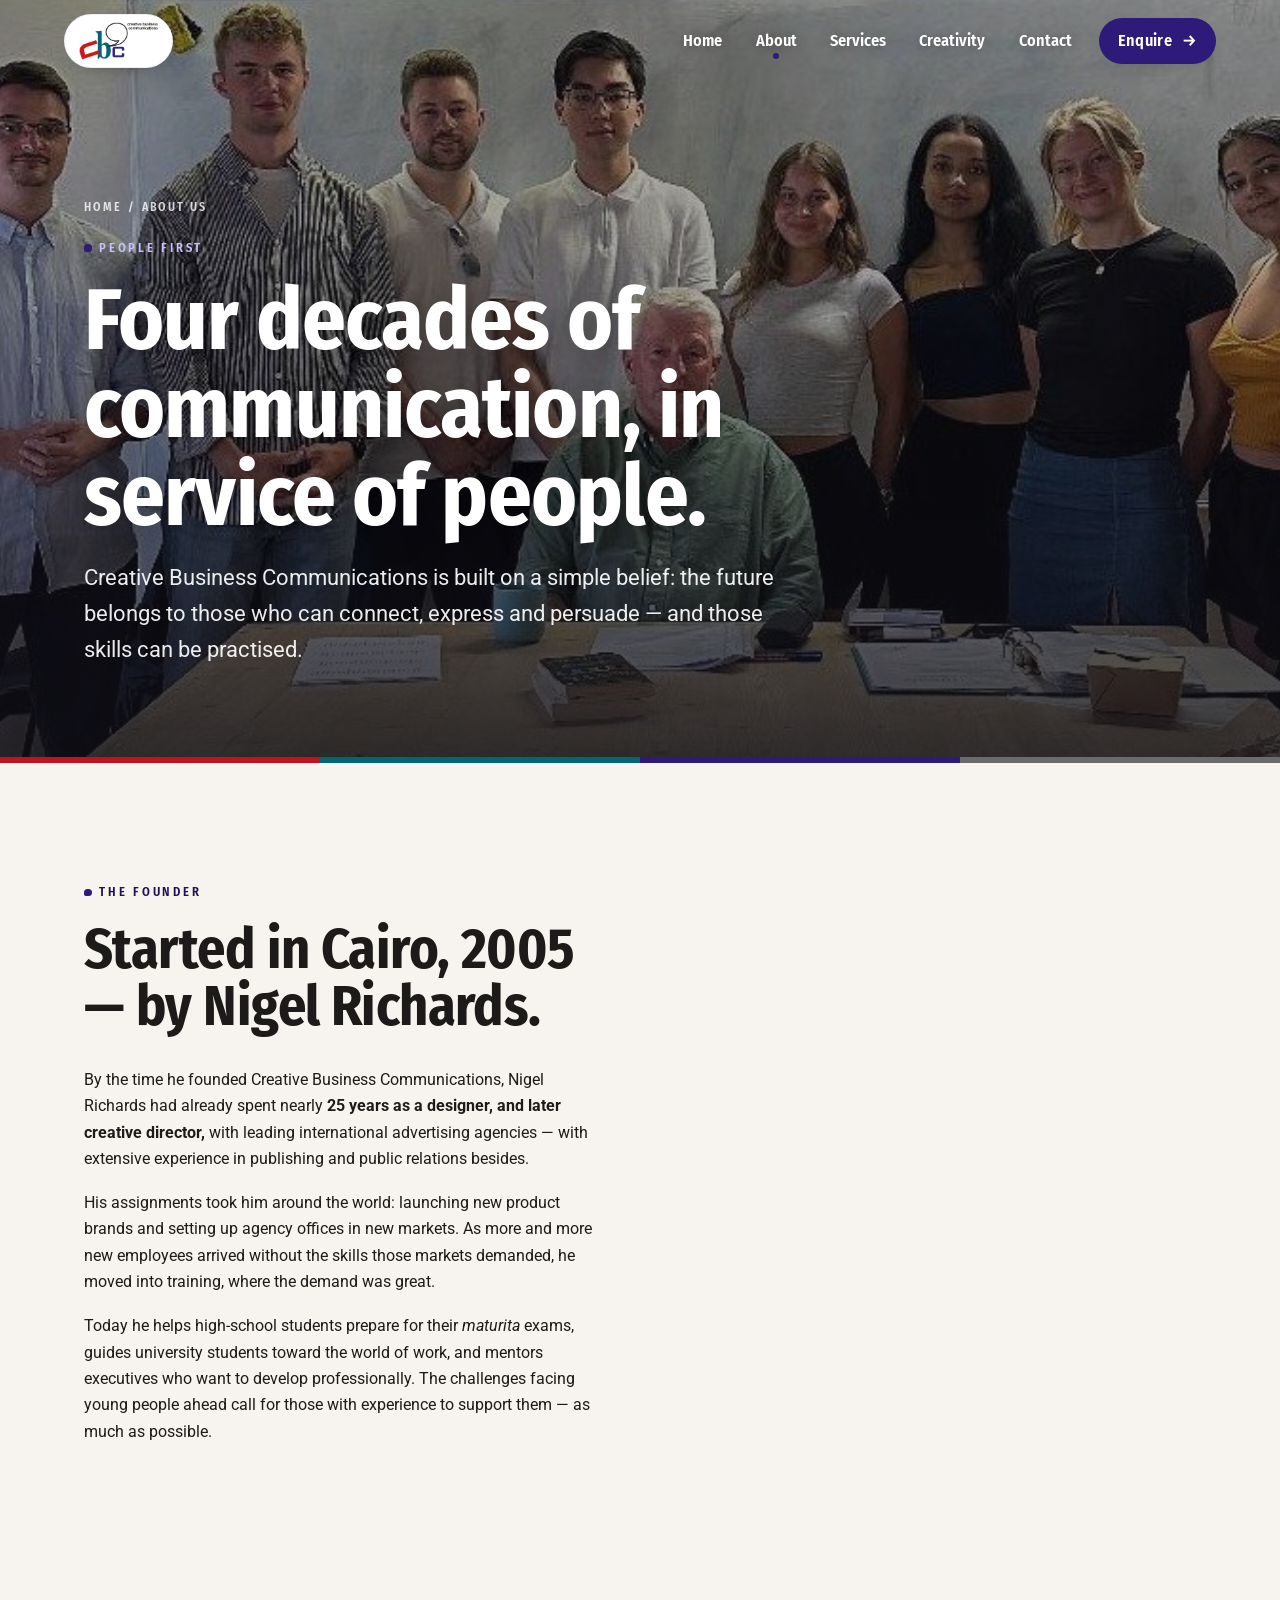
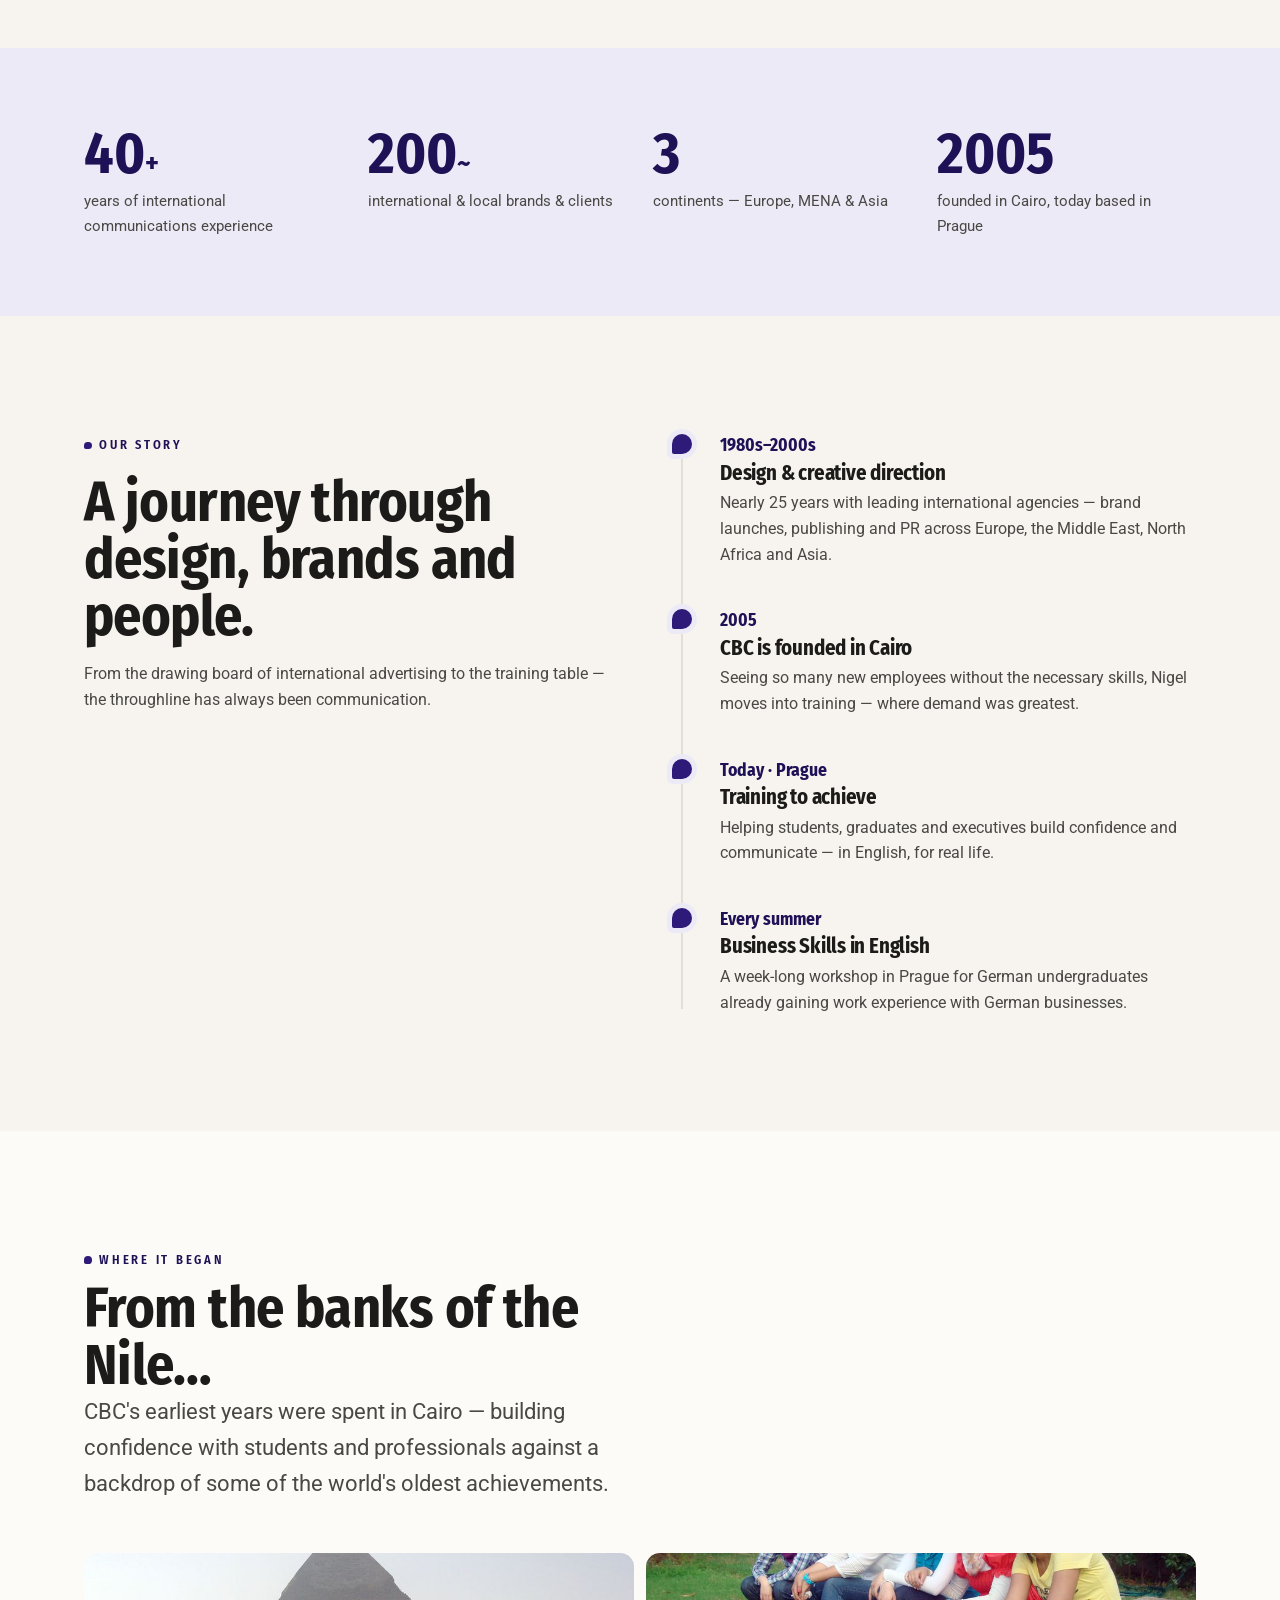
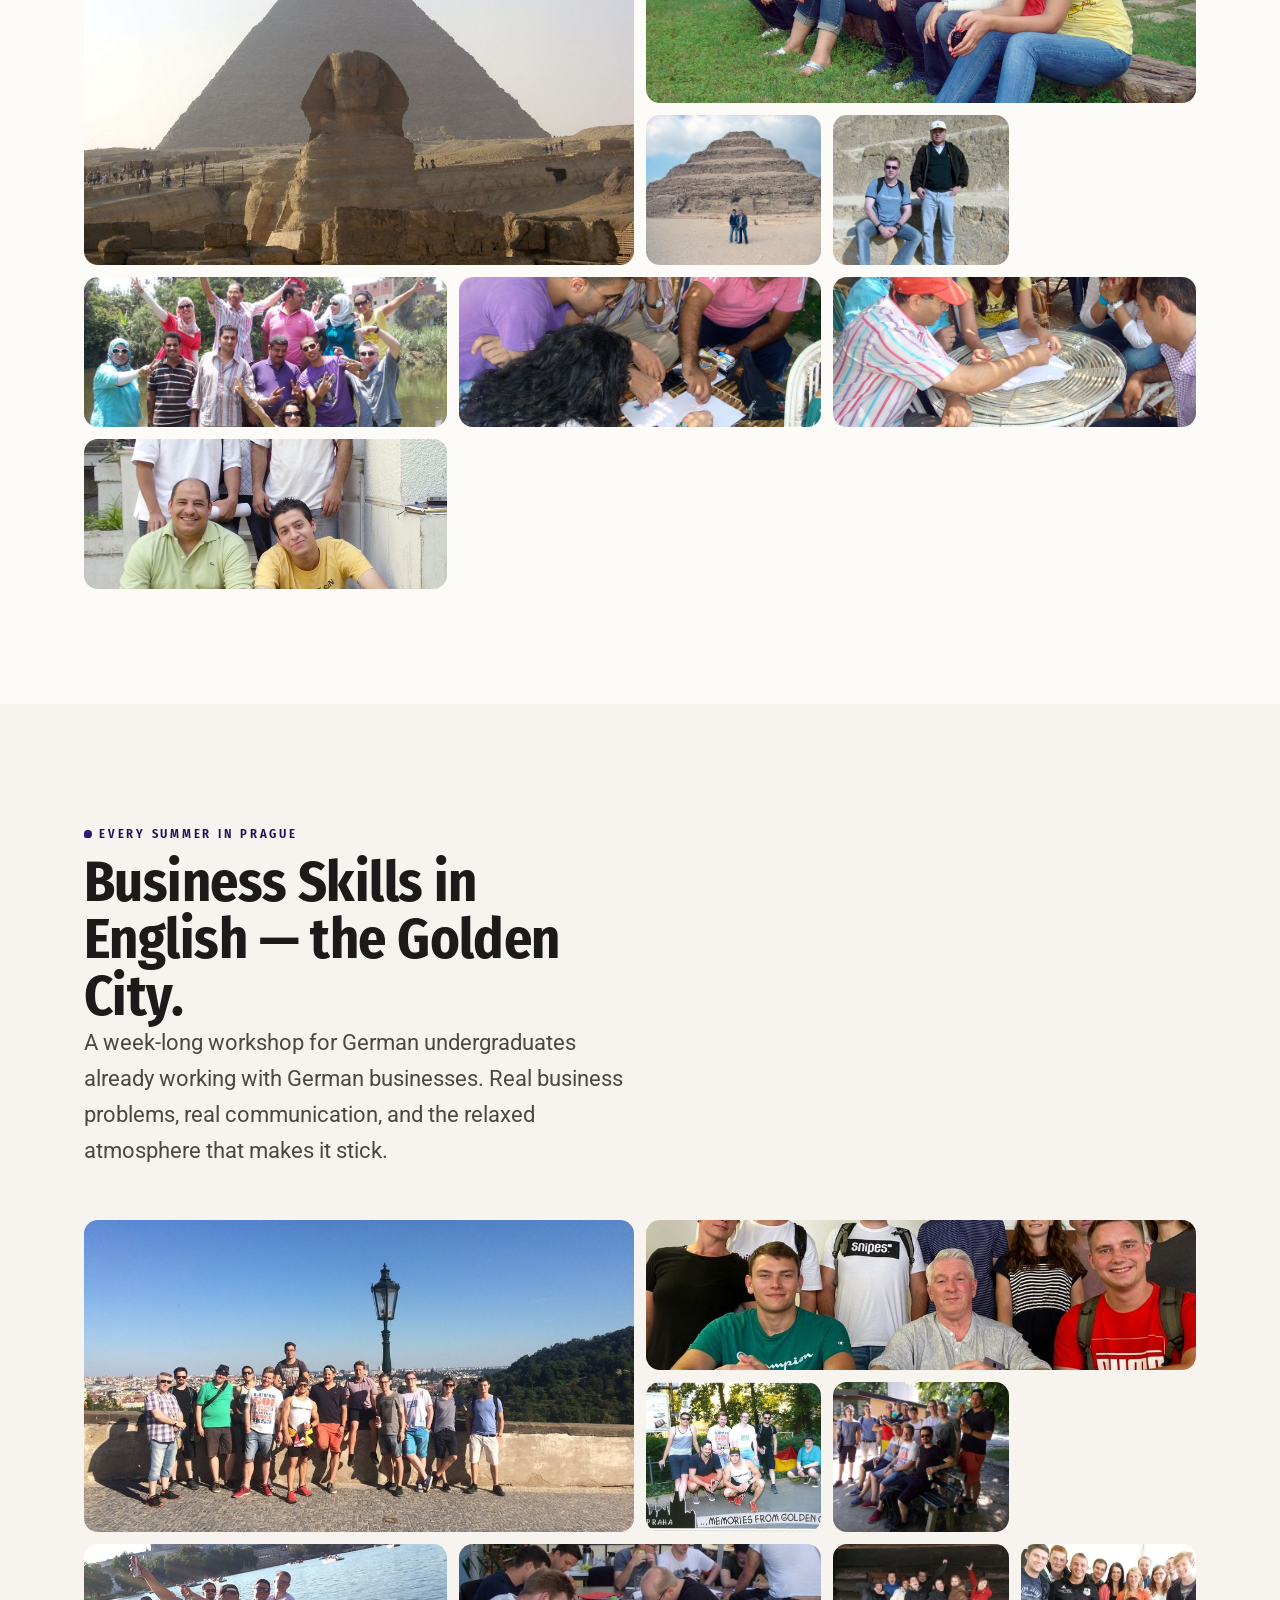
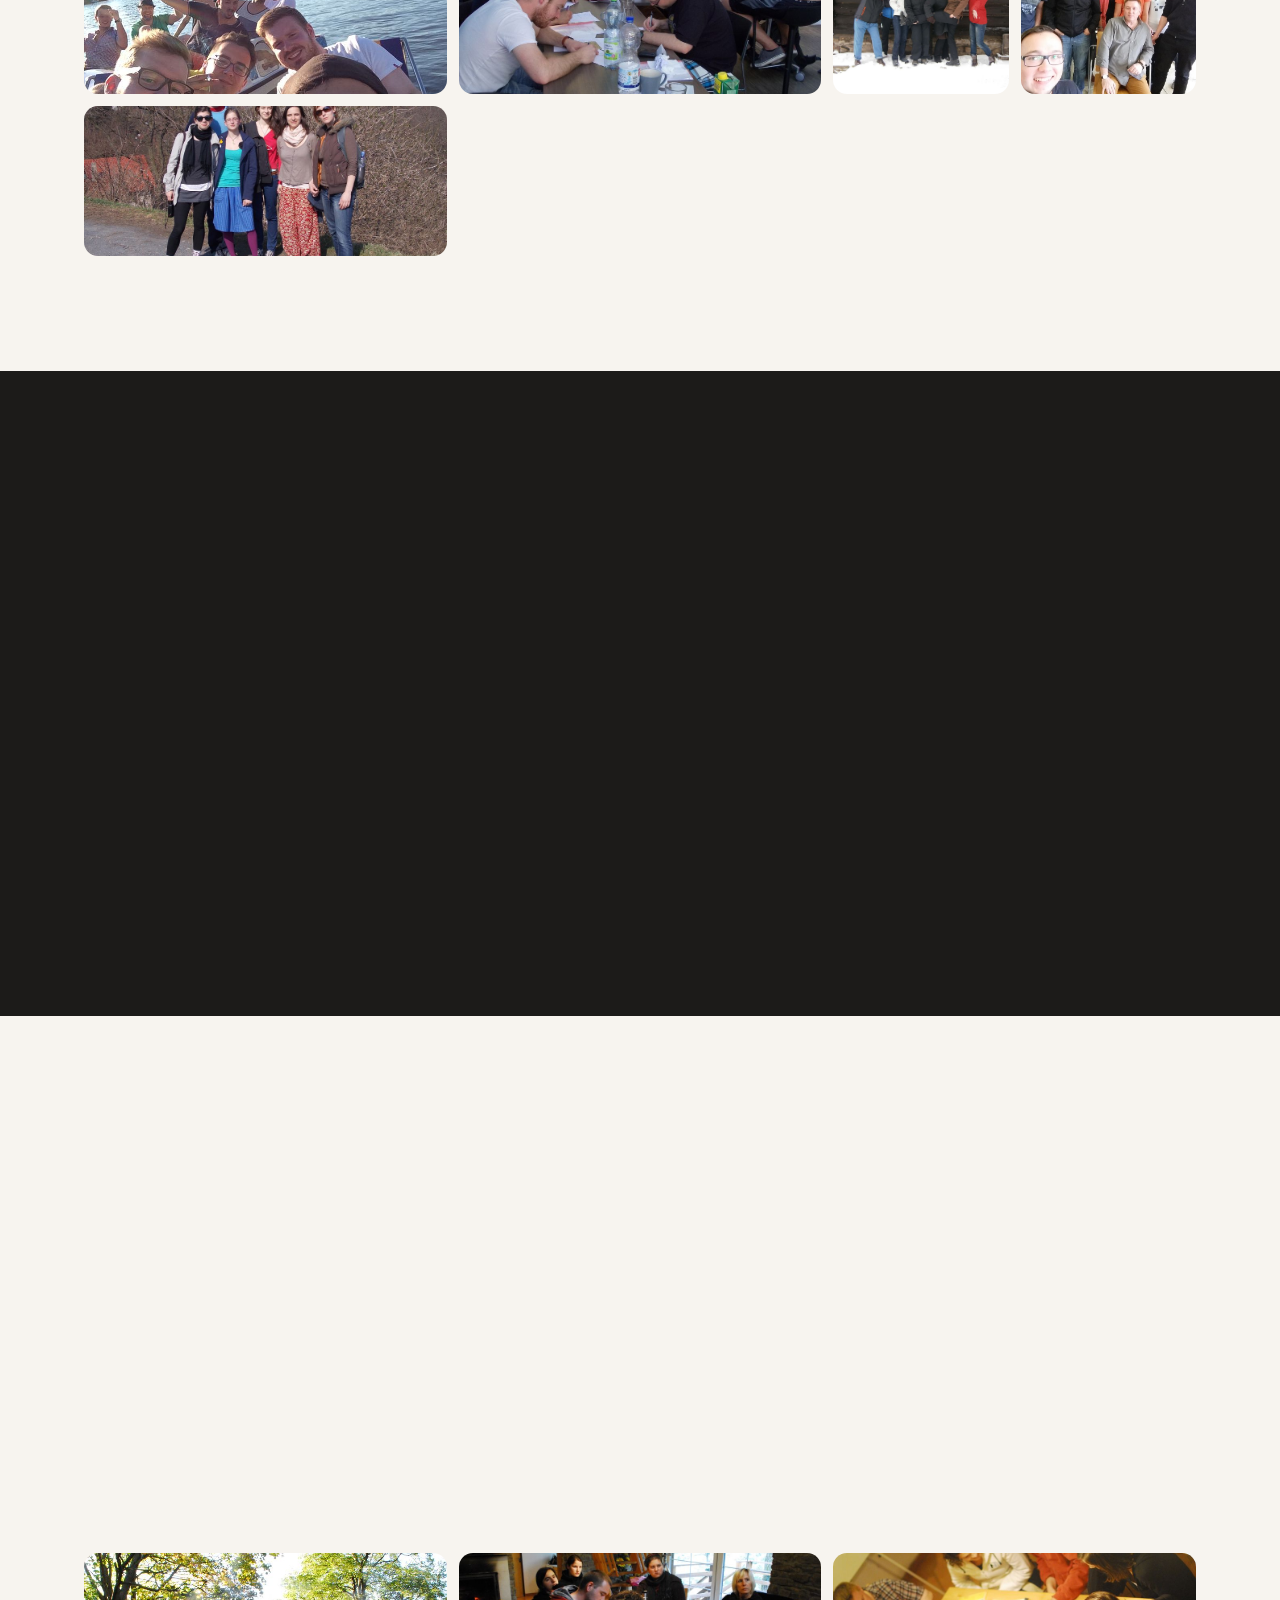
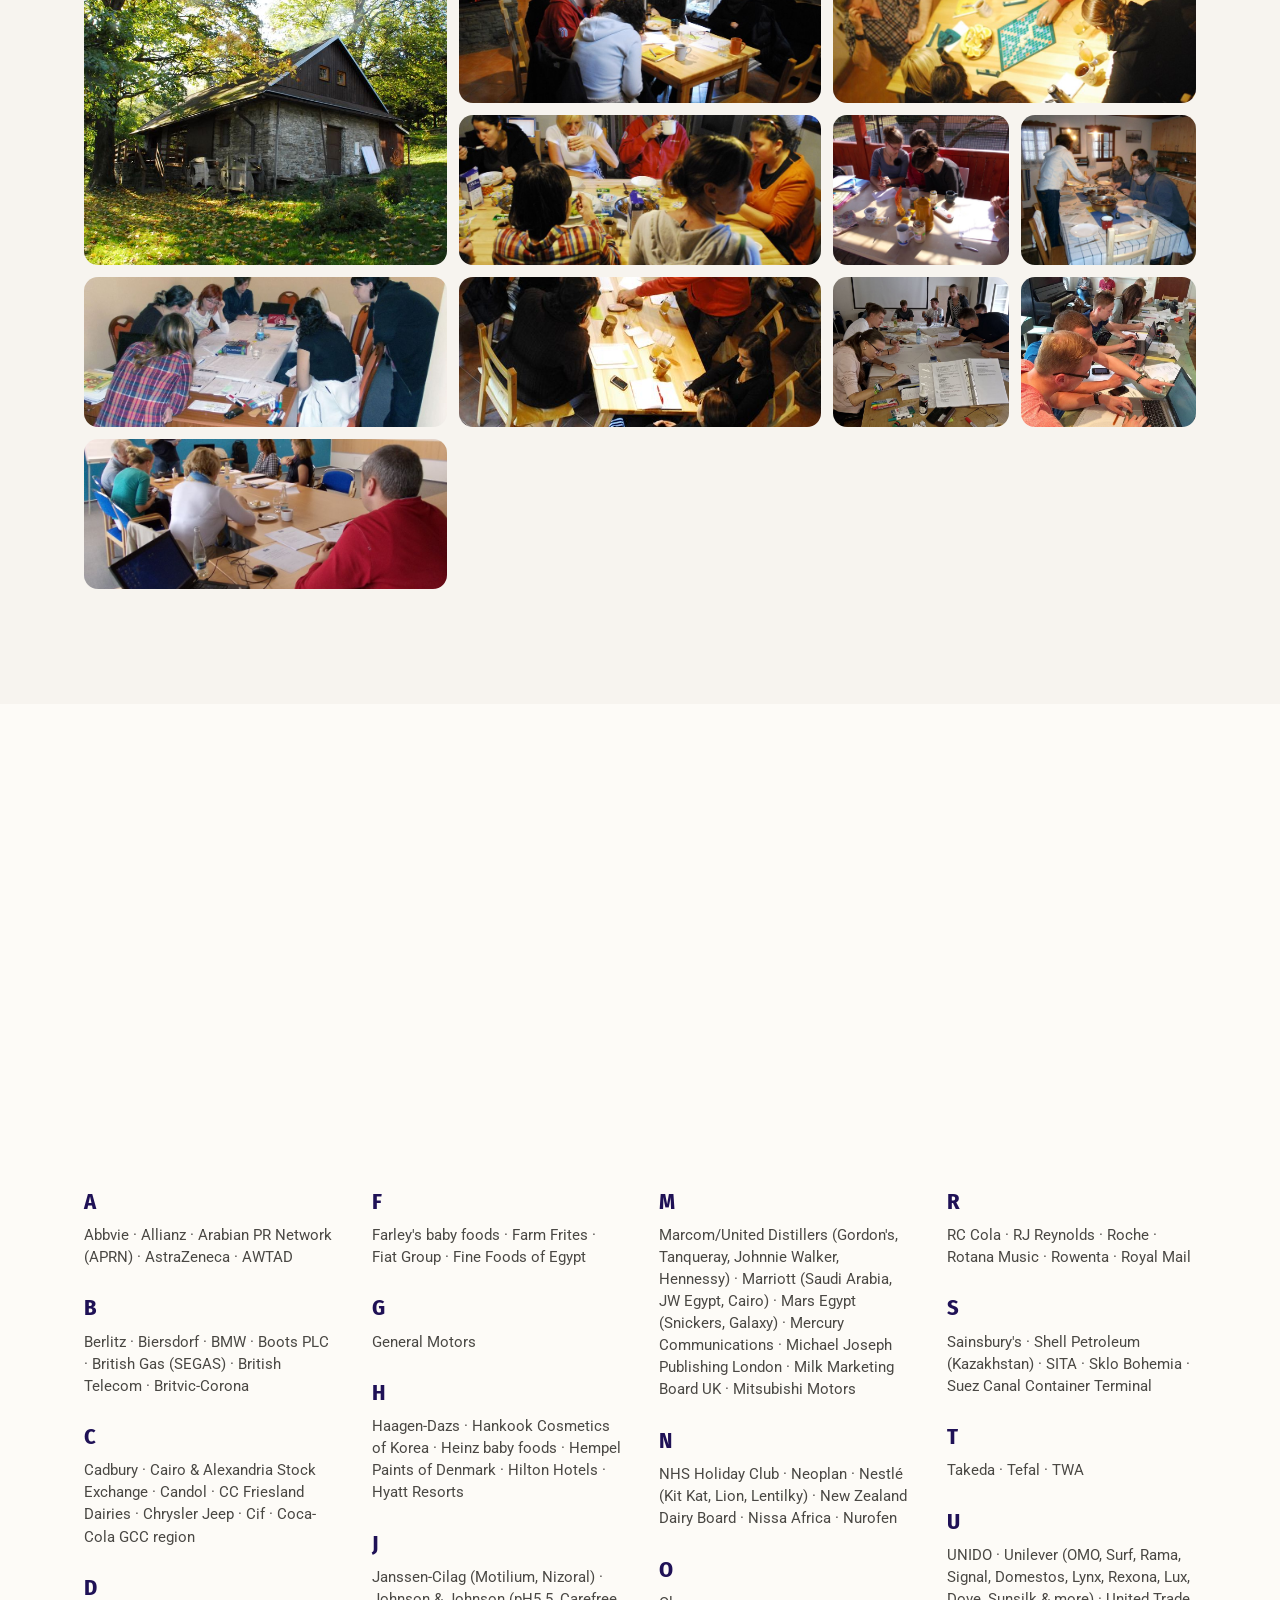
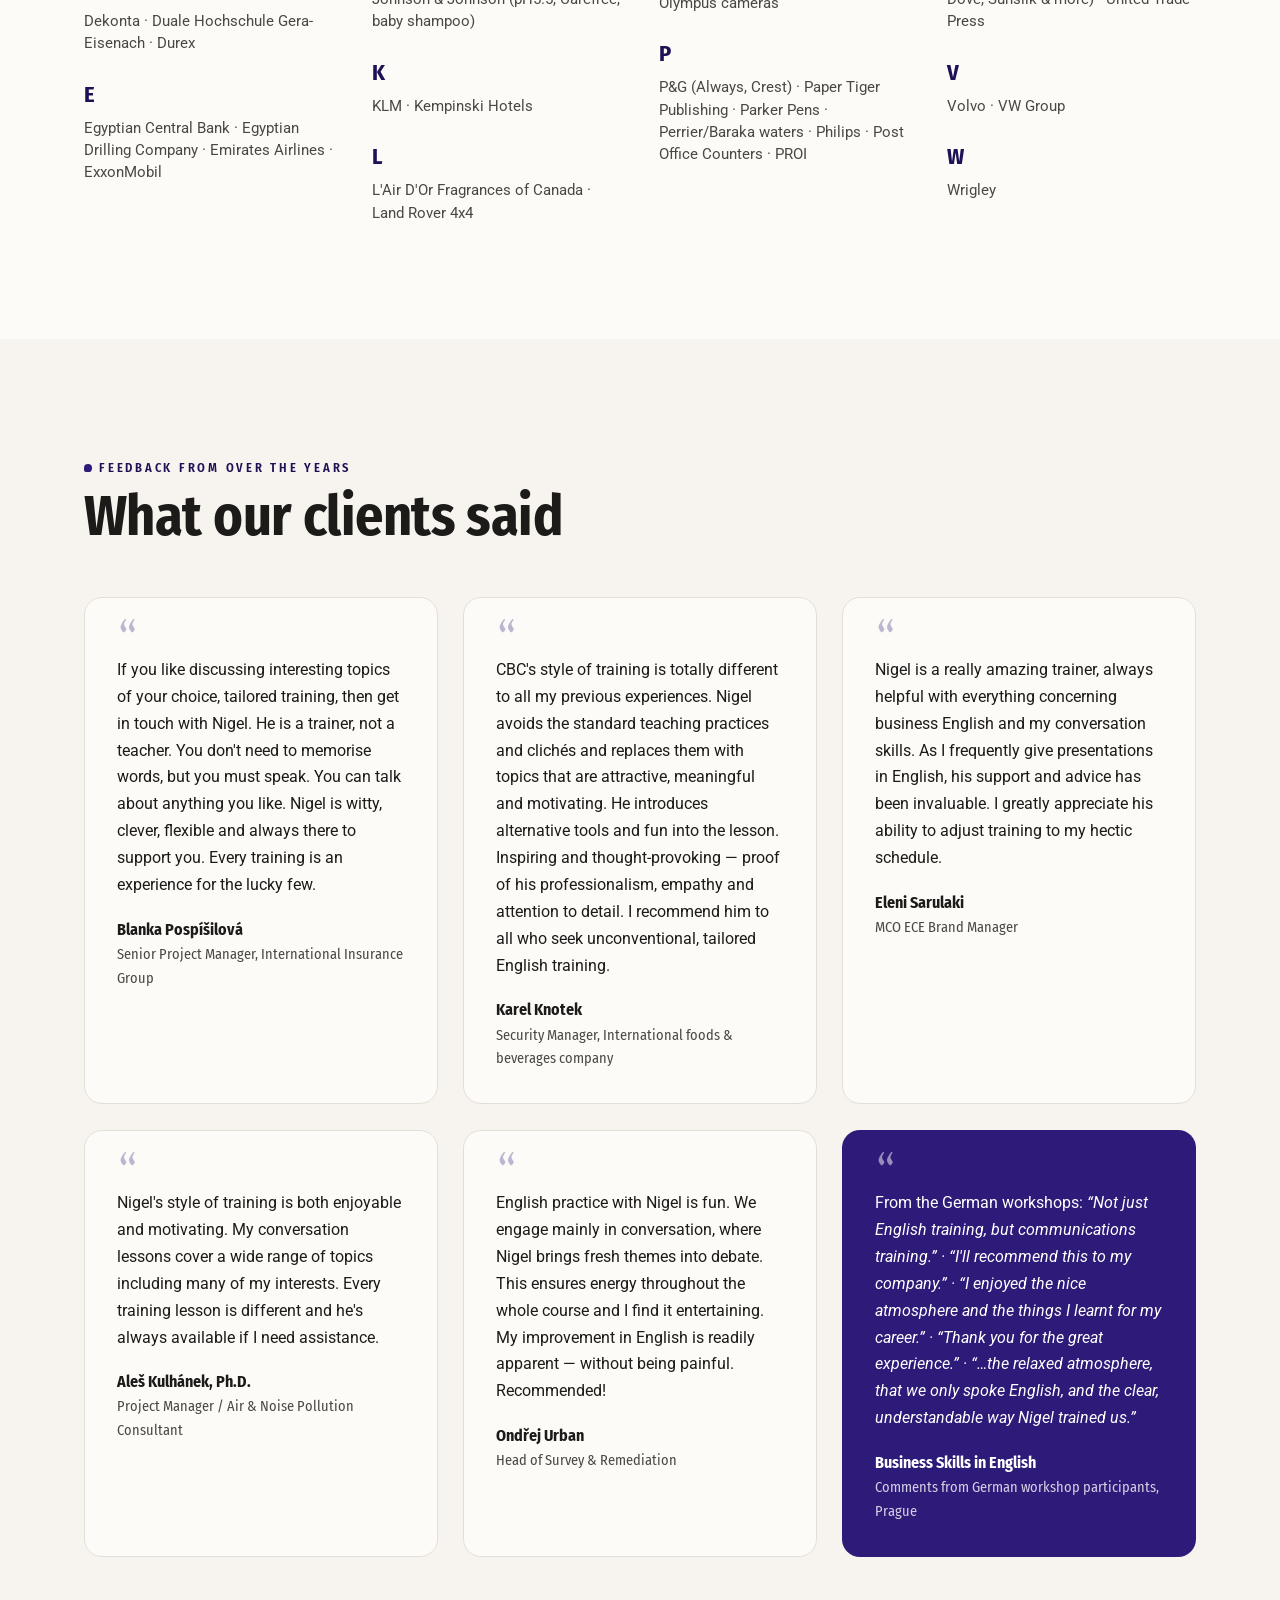
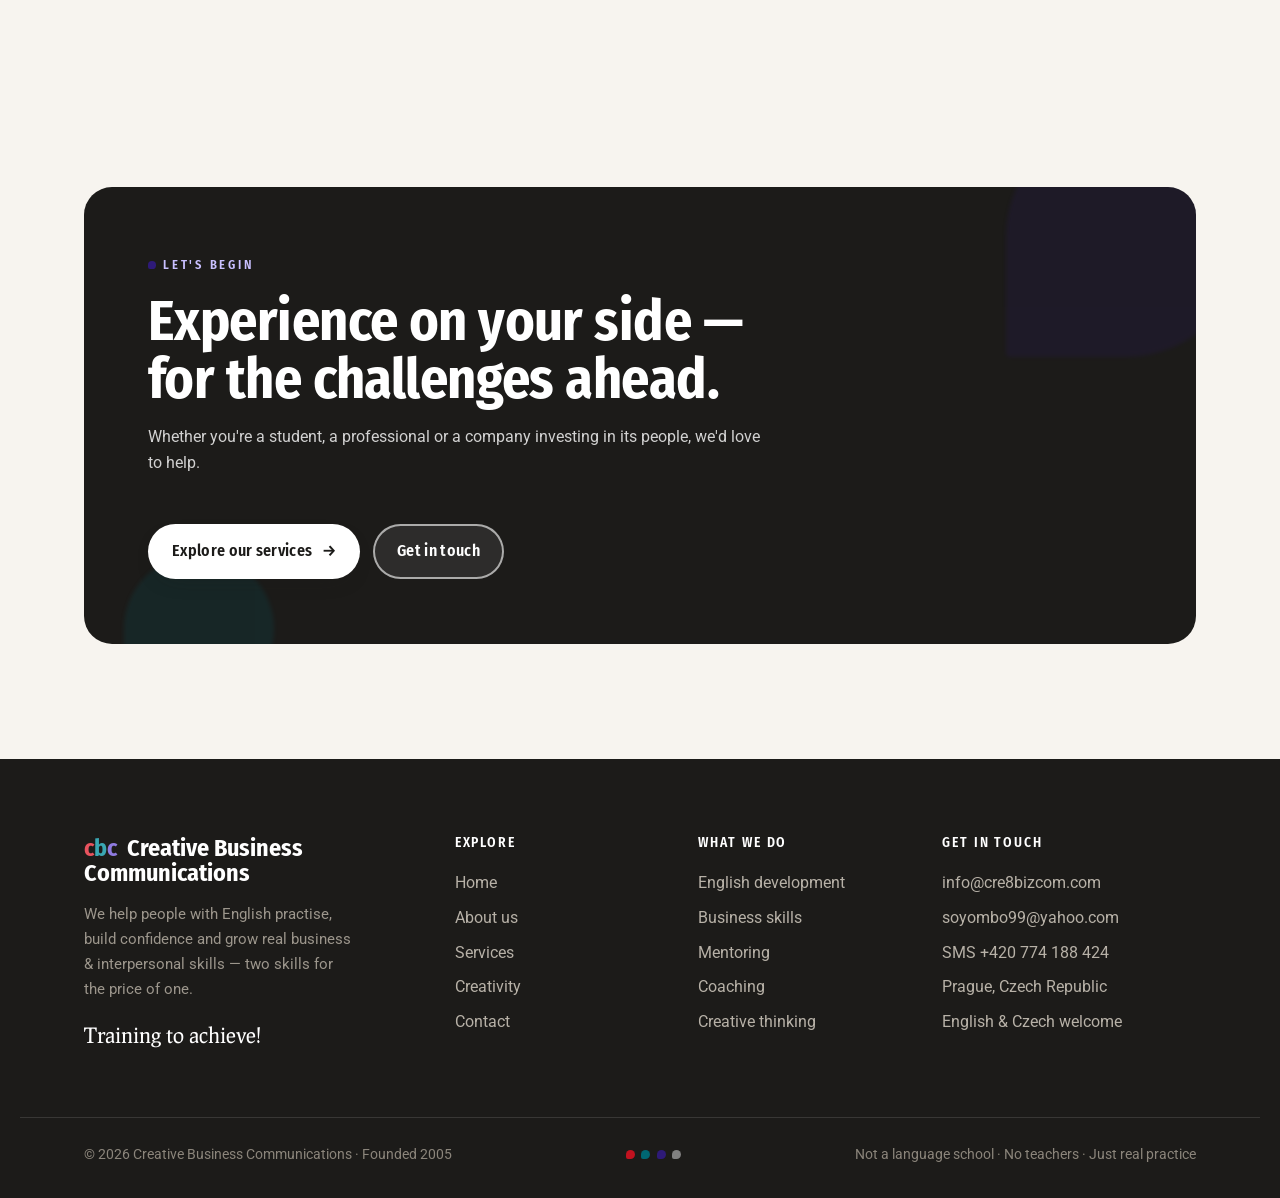
==== about.html @ 36afe260 "first commit" ====
<!DOCTYPE html>
<html lang="en">
<head>
<meta charset="utf-8">
<meta name="viewport" content="width=device-width, initial-scale=1">
<title>About us — Creative Business Communications</title>
<meta name="description" content="Founded in Cairo in 2005 by Nigel Richards, Creative Business Communications brings over 40 years of international experience across ~200 brands to helping people grow through English.">
<link rel="icon" href="assets/img/favicon.png">
<link rel="preconnect" href="https://fonts.googleapis.com">
<link rel="preconnect" href="https://fonts.gstatic.com" crossorigin>
<link href="https://fonts.googleapis.com/css2?family=Fira+Sans+Condensed:wght@400;500;600;700&family=Prociono&family=Roboto:wght@300;400;500;700&display=swap" rel="stylesheet">
<link rel="stylesheet" href="assets/css/style.css">
</head>
<body data-theme="about">
<a class="skip-link" href="#main">Skip to content</a>

<header class="site-header">
  <a class="brand" href="index.html" aria-label="Creative Business Communications — home">
    <img src="assets/img/logo.jpg" alt="Creative Business Communications logo">
  </a>
  <button class="nav-toggle" aria-label="Menu" aria-expanded="false" aria-controls="nav"><span></span><span></span><span></span></button>
  <nav class="nav" id="nav" aria-label="Primary">
    <a data-c="home" href="index.html">Home<span class="dot"></span></a>
    <a data-c="about" href="about.html" aria-current="page">About<span class="dot"></span></a>
    <a data-c="services" href="services.html">Services<span class="dot"></span></a>
    <a data-c="creativity" href="creativity.html">Creativity<span class="dot"></span></a>
    <a data-c="contact" href="contact.html">Contact<span class="dot"></span></a>
    <a class="btn" href="contact.html">Enquire <span class="arrow">→</span></a>
  </nav>
</header>

<main id="main">

  <!-- HERO -->
  <section class="page-hero has-media">
    <div class="page-hero-bg" style="background-image:url('assets/img/large/rest-47.jpg')"></div>
    <div class="wrap">
      <div class="crumbs"><a href="index.html">Home</a> <span>/</span> <span>About us</span></div>
      <span class="eyebrow" style="color:#c9c0ff">People first</span>
      <h1 class="mt-1">Four decades of communication, in service of people.</h1>
      <p class="lead">Creative Business Communications is built on a simple belief: the future belongs to those who can connect, express and persuade — and those skills can be practised.</p>
    </div>
  </section>
  <div class="color-ribbon"></div>

  <!-- FOUNDER -->
  <section class="section" aria-labelledby="founder-h">
    <div class="wrap two-col top">
      <div class="reveal">
        <span class="eyebrow">The founder</span>
        <h2 id="founder-h" class="mt-1">Started in Cairo, 2005 — by Nigel Richards.</h2>
        <div class="prose mt-2">
          <p>By the time he founded Creative Business Communications, Nigel Richards had already spent nearly <strong>25 years as a designer, and later creative director,</strong> with leading international advertising agencies — with extensive experience in publishing and public relations besides.</p>
          <p>His assignments took him around the world: launching new product brands and setting up agency offices in new markets. As more and more new employees arrived without the skills those markets demanded, he moved into training, where the demand was great.</p>
          <p>Today he helps high-school students prepare for their <em>maturita</em> exams, guides university students toward the world of work, and mentors executives who want to develop professionally. The challenges facing young people ahead call for those with experience to support them — as much as possible.</p>
        </div>
      </div>
      <div class="reveal d1">
        <div class="figure tall reveal-img">
          <img src="assets/img/large/rest-21.jpg" alt="Nigel Richards leading a training session with executives around a table" loading="lazy">
          <div class="figcap">Mentoring executives — a conversation, not a lecture.</div>
        </div>
      </div>
    </div>
  </section>

  <!-- STATS -->
  <section class="section-sm bg-tint">
    <div class="wrap stats">
      <div class="stat reveal"><div class="n">40<span style="font-size:.5em">+</span></div><div class="l">years of international communications experience</div></div>
      <div class="stat reveal d1"><div class="n">200<span style="font-size:.5em">~</span></div><div class="l">international &amp; local brands &amp; clients</div></div>
      <div class="stat reveal d2"><div class="n">3</div><div class="l">continents — Europe, MENA &amp; Asia</div></div>
      <div class="stat reveal d3"><div class="n">2005</div><div class="l">founded in Cairo, today based in Prague</div></div>
    </div>
  </section>

  <!-- TIMELINE -->
  <section class="section" aria-labelledby="story-h">
    <div class="wrap two-col top">
      <div class="reveal">
        <span class="eyebrow">Our story</span>
        <h2 id="story-h" class="mt-1">A journey through design, brands and people.</h2>
        <p class="muted mt-1">From the drawing board of international advertising to the training table — the throughline has always been communication.</p>
      </div>
      <div class="timeline reveal d1">
        <div class="tl-item"><div class="yr">1980s–2000s</div><h3>Design &amp; creative direction</h3><p>Nearly 25 years with leading international agencies — brand launches, publishing and PR across Europe, the Middle East, North Africa and Asia.</p></div>
        <div class="tl-item"><div class="yr">2005</div><h3>CBC is founded in Cairo</h3><p>Seeing so many new employees without the necessary skills, Nigel moves into training — where demand was greatest.</p></div>
        <div class="tl-item"><div class="yr">Today · Prague</div><h3>Training to achieve</h3><p>Helping students, graduates and executives build confidence and communicate — in English, for real life.</p></div>
        <div class="tl-item"><div class="yr">Every summer</div><h3>Business Skills in English</h3><p>A week-long workshop in Prague for German undergraduates already gaining work experience with German businesses.</p></div>
      </div>
    </div>
  </section>

  <!-- HERITAGE: EGYPT -->
  <section class="section bg-paper2" aria-labelledby="cairo-h">
    <div class="wrap">
      <div class="section-head reveal">
        <span class="eyebrow">Where it began</span>
        <h2 id="cairo-h">From the banks of the Nile…</h2>
        <p class="lead">CBC's earliest years were spent in Cairo — building confidence with students and professionals against a backdrop of some of the world's oldest achievements.</p>
      </div>
      <div class="collage reveal">
        <div class="c-item w3 h2" data-lightbox data-full="assets/img/large/slideshow-4.jpg" data-cap="The Great Sphinx and Pyramid of Giza — where CBC's story began.">
          <img src="assets/img/med/slideshow-4.jpg" alt="The Great Sphinx of Giza with the pyramid behind" loading="lazy"></div>
        <div class="c-item w3" data-lightbox data-full="assets/img/large/rest-31.jpg" data-cap="Early clients relaxing between sessions, Cairo.">
          <img src="assets/img/med/rest-31.jpg" alt="Five young women sitting together on a bench in a Cairo garden" loading="lazy"></div>
        <div class="c-item" data-lightbox data-full="assets/img/large/rest-37.jpg" data-cap="At the Step Pyramid of Djoser, Saqqara.">
          <img src="assets/img/med/rest-37.jpg" alt="Two people in front of the Step Pyramid at Saqqara" loading="lazy"></div>
        <div class="c-item" data-lightbox data-full="assets/img/large/rest-38.jpg" data-cap="On the great blocks of Giza.">
          <img src="assets/img/med/rest-38.jpg" alt="Two people sitting on the huge stone blocks of a pyramid" loading="lazy"></div>
        <div class="c-item w2" data-lightbox data-full="assets/img/large/rest-33.jpg" data-cap="Fun by the river — learning should be enjoyable.">
          <img src="assets/img/med/rest-33.jpg" alt="A cheerful group by a river giving peace signs" loading="lazy"></div>
        <div class="c-item w2" data-lightbox data-full="assets/img/large/rest-36.jpg" data-cap="Working together outdoors, Cairo.">
          <img src="assets/img/med/rest-36.jpg" alt="A group working on papers around an outdoor table" loading="lazy"></div>
        <div class="c-item w2" data-lightbox data-full="assets/img/large/slideshow-13.jpg" data-cap="Around the table — conversation at the centre.">
          <img src="assets/img/med/slideshow-13.jpg" alt="A group working around a round garden table" loading="lazy"></div>
        <div class="c-item w2" data-lightbox data-full="assets/img/large/rest-39.jpg" data-cap="Good company, Cairo.">
          <img src="assets/img/med/rest-39.jpg" alt="A friendly group of five on steps" loading="lazy"></div>
      </div>
    </div>
  </section>

  <!-- PRAGUE / GERMAN WORKSHOP -->
  <section class="section" aria-labelledby="prague-h">
    <div class="wrap">
      <div class="section-head reveal">
        <span class="eyebrow">Every summer in Prague</span>
        <h2 id="prague-h">Business Skills in English — the Golden City.</h2>
        <p class="lead">A week-long workshop for German undergraduates already working with German businesses. Real business problems, real communication, and the relaxed atmosphere that makes it stick.</p>
      </div>
      <div class="collage reveal">
        <div class="c-item w3 h2" data-lightbox data-full="assets/img/large/rest-1b.jpg" data-cap="The cohort above Prague — memories from the Golden City.">
          <img src="assets/img/med/rest-1b.jpg" alt="A group of workshop participants posing on a Prague overlook" loading="lazy"></div>
        <div class="c-item w3" data-lightbox data-full="assets/img/large/slideshow-9.jpg" data-cap="German undergraduates with Nigel after a workshop.">
          <img src="assets/img/med/slideshow-9.jpg" alt="Workshop group photo with founder Nigel Richards seated centre" loading="lazy"></div>
        <div class="c-item" data-lightbox data-full="assets/img/large/rest-2b.jpg" data-cap="Praha — memories from the Golden City.">
          <img src="assets/img/med/rest-2b.jpg" alt="Souvenir group photo captioned Praha, memories from Golden City" loading="lazy"></div>
        <div class="c-item" data-lightbox data-full="assets/img/large/slideshow-7.jpg" data-cap="Downtime after the day's work.">
          <img src="assets/img/med/slideshow-7.jpg" alt="A relaxed group of participants outdoors" loading="lazy"></div>
        <div class="c-item w2" data-lightbox data-full="assets/img/large/slideshow-15.jpg" data-cap="On the river beneath Prague Castle.">
          <img src="assets/img/med/slideshow-15.jpg" alt="Group selfie on a boat with Prague Castle behind" loading="lazy"></div>
        <div class="c-item w2" data-lightbox data-full="assets/img/large/rest-8.jpg" data-cap="Heads down on a business task.">
          <img src="assets/img/med/rest-8.jpg" alt="Young men working together at a table" loading="lazy"></div>
        <div class="c-item" data-lightbox data-full="assets/img/large/rest-30.jpg" data-cap="Even winter workshops are fun.">
          <img src="assets/img/med/rest-30.jpg" alt="A group jumping for joy in front of a snowy cabin" loading="lazy"></div>
        <div class="c-item" data-lightbox data-full="assets/img/large/rest-46.jpg" data-cap="One more for the album.">
          <img src="assets/img/med/rest-46.jpg" alt="A smiling group selfie in a classroom" loading="lazy"></div>
        <div class="c-item w2" data-lightbox data-full="assets/img/large/rest-23.jpg" data-cap="Out and about between sessions.">
          <img src="assets/img/med/rest-23.jpg" alt="A group of young adults outdoors in early spring" loading="lazy"></div>
      </div>
    </div>
  </section>

  <!-- ENGLISH HERITAGE / OXFORD -->
  <section class="section bg-ink" aria-labelledby="oxford-h">
    <div class="wrap two-col">
      <div class="reveal">
        <span class="eyebrow" style="color:#c9c0ff">The language, and its home</span>
        <h2 id="oxford-h" style="color:#fff">English is a living, travelling language.</h2>
        <p style="color:rgba(255,255,255,.82)" class="mt-1">We treat English as a tool for the real world — for study abroad, for travel, for work. From the ivy-clad quads of Oxford to the pub where Tolkien and C.S. Lewis once debated, the language carries culture with it. We help you carry it too.</p>
        <a class="link-arrow mt-3" style="color:#c9c0ff" href="services.html">Explore English development →</a>
      </div>
      <div class="collage reveal d1" style="grid-auto-rows:130px">
        <div class="c-item w3 h2" data-lightbox data-full="assets/img/large/rest-34.jpg" data-cap="An Oxford college quad in summer.">
          <img src="assets/img/med/rest-34.jpg" alt="Ivy-covered Oxford college quadrangle with a green lawn" loading="lazy"></div>
        <div class="c-item w3" data-lightbox data-full="assets/img/large/slideshow-14.jpg" data-cap="Oxford — Magdalen tower and a red double-decker.">
          <img src="assets/img/med/slideshow-14.jpg" alt="An Oxford tower with a red double-decker bus in the street" loading="lazy"></div>
        <div class="c-item w3" data-lightbox data-full="assets/img/large/rest-35.jpg" data-cap="The Eagle and Child — home of the Inklings.">
          <img src="assets/img/med/rest-35.jpg" alt="A blackboard telling the story of the Eagle and Child pub" loading="lazy"></div>
        <div class="c-item w3" data-lightbox data-full="assets/img/large/rest-42.jpg" data-cap="Quiet corners where ideas grow.">
          <img src="assets/img/med/rest-42.jpg" alt="Another view of the ivy-covered Oxford quad" loading="lazy"></div>
      </div>
    </div>
  </section>

  <!-- RELAXED LEARNING -->
  <section class="section" aria-labelledby="relaxed-h">
    <div class="wrap">
      <div class="section-head reveal">
        <span class="eyebrow">The CBC atmosphere</span>
        <h2 id="relaxed-h">Serious about progress. Relaxed about how we get there.</h2>
        <p class="lead">From residential retreats and shared meals to a good game of Scrabble, the best communication happens when people feel at ease.</p>
      </div>
      <div class="collage reveal">
        <div class="c-item w2 h2" data-lightbox data-full="assets/img/large/rest-45.jpg" data-cap="Our woodland retreat — a change of scene helps.">
          <img src="assets/img/med/rest-45.jpg" alt="A rustic stone cottage in autumn woodland" loading="lazy"></div>
        <div class="c-item w2" data-lightbox data-full="assets/img/large/rest-25.jpg" data-cap="Around the table by the fire.">
          <img src="assets/img/med/rest-25.jpg" alt="People gathered around a table in a rustic cabin" loading="lazy"></div>
        <div class="c-item w2" data-lightbox data-full="assets/img/large/rest-44.jpg" data-cap="Scrabble night — vocabulary, the fun way.">
          <img src="assets/img/med/rest-44.jpg" alt="A group playing Scrabble around a table" loading="lazy"></div>
        <div class="c-item w2" data-lightbox data-full="assets/img/large/rest-26.jpg" data-cap="Coffee, conversation, connection.">
          <img src="assets/img/med/rest-26.jpg" alt="Workshop participants chatting over coffee" loading="lazy"></div>
        <div class="c-item" data-lightbox data-full="assets/img/large/rest-27.jpg" data-cap="Working in the sunshine.">
          <img src="assets/img/med/rest-27.jpg" alt="Three people working at a sunny outdoor table" loading="lazy"></div>
        <div class="c-item" data-lightbox data-full="assets/img/large/slideshow-11.jpg" data-cap="A shared meal during a residential workshop.">
          <img src="assets/img/med/slideshow-11.jpg" alt="People preparing food together in a cabin kitchen" loading="lazy"></div>
        <div class="c-item w2" data-lightbox data-full="assets/img/large/rest-24.jpg" data-cap="Small-group work in full flow.">
          <img src="assets/img/med/rest-24.jpg" alt="A group working together around a table in an office" loading="lazy"></div>
        <div class="c-item w2" data-lightbox data-full="assets/img/large/rest-43.jpg" data-cap="Ideas taking shape on paper.">
          <img src="assets/img/med/rest-43.jpg" alt="Overhead view of a workshop table covered in notes" loading="lazy"></div>
        <div class="c-item" data-lightbox data-full="assets/img/large/rest-15.jpg" data-cap="Notes, sketches and plenty of colour.">
          <img src="assets/img/med/rest-15.jpg" alt="A workshop table with a binder and colourful notes" loading="lazy"></div>
        <div class="c-item" data-lightbox data-full="assets/img/large/rest-1.jpg" data-cap="Focused work, side by side.">
          <img src="assets/img/med/rest-1.jpg" alt="Participants working on laptops in a bright room" loading="lazy"></div>
        <div class="c-item w2" data-lightbox data-full="assets/img/large/rest-40.jpg" data-cap="A working session in full swing.">
          <img src="assets/img/med/rest-40.jpg" alt="Nigel leading a group discussion around a table" loading="lazy"></div>
      </div>
    </div>
  </section>

  <!-- BRAND WALL -->
  <section class="section bg-paper2" aria-labelledby="brands-h">
    <div class="wrap">
      <div class="section-head reveal">
        <span class="eyebrow">Over 40 years of experience</span>
        <h2 id="brands-h">Brands &amp; clients worked with over the years</h2>
        <p class="lead">Approximately two hundred international and local companies and brands across Europe, the Middle East &amp; North Africa and Asia.</p>
      </div>
      <div class="brandwall reveal">
        <div class="grp"><b>A</b><span>Abbvie · Allianz · Arabian PR Network (APRN) · AstraZeneca · AWTAD</span></div>
        <div class="grp"><b>B</b><span>Berlitz · Biersdorf · BMW · Boots PLC · British Gas (SEGAS) · British Telecom · Britvic-Corona</span></div>
        <div class="grp"><b>C</b><span>Cadbury · Cairo &amp; Alexandria Stock Exchange · Candol · CC Friesland Dairies · Chrysler Jeep · Cif · Coca-Cola GCC region</span></div>
        <div class="grp"><b>D</b><span>Dekonta · Duale Hochschule Gera-Eisenach · Durex</span></div>
        <div class="grp"><b>E</b><span>Egyptian Central Bank · Egyptian Drilling Company · Emirates Airlines · ExxonMobil</span></div>
        <div class="grp"><b>F</b><span>Farley's baby foods · Farm Frites · Fiat Group · Fine Foods of Egypt</span></div>
        <div class="grp"><b>G</b><span>General Motors</span></div>
        <div class="grp"><b>H</b><span>Haagen-Dazs · Hankook Cosmetics of Korea · Heinz baby foods · Hempel Paints of Denmark · Hilton Hotels · Hyatt Resorts</span></div>
        <div class="grp"><b>J</b><span>Janssen-Cilag (Motilium, Nizoral) · Johnson &amp; Johnson (pH5.5, Carefree, baby shampoo)</span></div>
        <div class="grp"><b>K</b><span>KLM · Kempinski Hotels</span></div>
        <div class="grp"><b>L</b><span>L'Air D'Or Fragrances of Canada · Land Rover 4x4</span></div>
        <div class="grp"><b>M</b><span>Marcom/United Distillers (Gordon's, Tanqueray, Johnnie Walker, Hennessy) · Marriott (Saudi Arabia, JW Egypt, Cairo) · Mars Egypt (Snickers, Galaxy) · Mercury Communications · Michael Joseph Publishing London · Milk Marketing Board UK · Mitsubishi Motors</span></div>
        <div class="grp"><b>N</b><span>NHS Holiday Club · Neoplan · Nestlé (Kit Kat, Lion, Lentilky) · New Zealand Dairy Board · Nissa Africa · Nurofen</span></div>
        <div class="grp"><b>O</b><span>Olympus cameras</span></div>
        <div class="grp"><b>P</b><span>P&amp;G (Always, Crest) · Paper Tiger Publishing · Parker Pens · Perrier/Baraka waters · Philips · Post Office Counters · PROI</span></div>
        <div class="grp"><b>R</b><span>RC Cola · RJ Reynolds · Roche · Rotana Music · Rowenta · Royal Mail</span></div>
        <div class="grp"><b>S</b><span>Sainsbury's · Shell Petroleum (Kazakhstan) · SITA · Sklo Bohemia · Suez Canal Container Terminal</span></div>
        <div class="grp"><b>T</b><span>Takeda · Tefal · TWA</span></div>
        <div class="grp"><b>U</b><span>UNIDO · Unilever (OMO, Surf, Rama, Signal, Domestos, Lynx, Rexona, Lux, Dove, Sunsilk &amp; more) · United Trade Press</span></div>
        <div class="grp"><b>V</b><span>Volvo · VW Group</span></div>
        <div class="grp"><b>W</b><span>Wrigley</span></div>
      </div>
    </div>
  </section>

  <!-- TESTIMONIALS -->
  <section class="section" id="testimonials" aria-labelledby="test-h">
    <div class="wrap">
      <div class="section-head reveal">
        <span class="eyebrow">Feedback from over the years</span>
        <h2 id="test-h">What our clients said</h2>
      </div>
      <div class="tcards">
        <div class="tcard reveal"><span class="qm">&ldquo;</span>
          <p>If you like discussing interesting topics of your choice, tailored training, then get in touch with Nigel. He is a trainer, not a teacher. You don't need to memorise words, but you must speak. You can talk about anything you like. Nigel is witty, clever, flexible and always there to support you. Every training is an experience for the lucky few.</p>
          <div class="who">Blanka Pospíšilová<span>Senior Project Manager, International Insurance Group</span></div>
        </div>
        <div class="tcard reveal d1"><span class="qm">&ldquo;</span>
          <p>CBC's style of training is totally different to all my previous experiences. Nigel avoids the standard teaching practices and clichés and replaces them with topics that are attractive, meaningful and motivating. He introduces alternative tools and fun into the lesson. Inspiring and thought-provoking — proof of his professionalism, empathy and attention to detail. I recommend him to all who seek unconventional, tailored English training.</p>
          <div class="who">Karel Knotek<span>Security Manager, International foods &amp; beverages company</span></div>
        </div>
        <div class="tcard reveal d2"><span class="qm">&ldquo;</span>
          <p>Nigel is a really amazing trainer, always helpful with everything concerning business English and my conversation skills. As I frequently give presentations in English, his support and advice has been invaluable. I greatly appreciate his ability to adjust training to my hectic schedule.</p>
          <div class="who">Eleni Sarulaki<span>MCO ECE Brand Manager</span></div>
        </div>
        <div class="tcard reveal"><span class="qm">&ldquo;</span>
          <p>Nigel's style of training is both enjoyable and motivating. My conversation lessons cover a wide range of topics including many of my interests. Every training lesson is different and he's always available if I need assistance.</p>
          <div class="who">Aleš Kulhánek, Ph.D.<span>Project Manager / Air &amp; Noise Pollution Consultant</span></div>
        </div>
        <div class="tcard reveal d1"><span class="qm">&ldquo;</span>
          <p>English practice with Nigel is fun. We engage mainly in conversation, where Nigel brings fresh themes into debate. This ensures energy throughout the whole course and I find it entertaining. My improvement in English is readily apparent — without being painful. Recommended!</p>
          <div class="who">Ondřej Urban<span>Head of Survey &amp; Remediation</span></div>
        </div>
        <div class="tcard reveal d2" style="background:var(--indigo);color:#fff;border-color:transparent">
          <span class="qm" style="color:#fff;opacity:.5">&ldquo;</span>
          <p style="color:#fff">From the German workshops: <em>“Not just English training, but communications training.” · “I'll recommend this to my company.” · “I enjoyed the nice atmosphere and the things I learnt for my career.” · “Thank you for the great experience.” · “…the relaxed atmosphere, that we only spoke English, and the clear, understandable way Nigel trained us.”</em></p>
          <div class="who" style="color:#fff">Business Skills in English<span style="color:rgba(255,255,255,.8)">Comments from German workshop participants, Prague</span></div>
        </div>
      </div>
    </div>
  </section>

  <!-- CTA -->
  <section class="section">
    <div class="wrap">
      <div class="cta-band reveal">
        <span class="bubble" style="width:240px;height:240px;background:var(--indigo);right:-50px;top:-70px"></span>
        <span class="bubble" style="width:150px;height:150px;background:var(--teal);left:40px;bottom:-60px"></span>
        <div style="position:relative;z-index:2">
          <span class="eyebrow" style="color:#c9c0ff">Let's begin</span>
          <h2 class="mt-1">Experience on your side — for the challenges ahead.</h2>
          <p>Whether you're a student, a professional or a company investing in its people, we'd love to help.</p>
          <div class="hero-cta mt-3">
            <a class="btn btn-light" href="services.html">Explore our services <span class="arrow">→</span></a>
            <a class="btn btn-outline" href="contact.html">Get in touch</a>
          </div>
        </div>
      </div>
    </div>
  </section>

</main>

<footer class="site-footer">
  <div class="wrap footer-top">
    <div class="footer-brand">
      <div class="fb-logo"><span class="c1">c</span><span class="c2">b</span><span class="c3">c</span> &nbsp;Creative Business Communications</div>
      <p>We help people with English practise, build confidence and grow real business &amp; interpersonal skills — two skills for the price of one.</p>
      <div class="footer-tag">Training to achieve!</div>
    </div>
    <div class="fcol"><h4>Explore</h4>
      <a href="index.html">Home</a><a href="about.html">About us</a><a href="services.html">Services</a><a href="creativity.html">Creativity</a><a href="contact.html">Contact</a>
    </div>
    <div class="fcol"><h4>What we do</h4>
      <a href="services.html">English development</a><a href="services.html">Business skills</a><a href="services.html">Mentoring</a><a href="services.html">Coaching</a><a href="creativity.html">Creative thinking</a>
    </div>
    <div class="fcol"><h4>Get in touch</h4>
      <a href="mailto:info@cre8bizcom.com">info@cre8bizcom.com</a>
      <a href="mailto:soyombo99@yahoo.com">soyombo99@yahoo.com</a>
      <a href="sms:+420774188424">SMS +420 774 188 424</a>
      <ul><li>Prague, Czech Republic</li><li>English &amp; Czech welcome</li></ul>
    </div>
  </div>
  <div class="wrap footer-bottom">
    <span>© <span id="year">2026</span> Creative Business Communications · Founded 2005</span>
    <span class="dots"><i style="background:#C1121F"></i><i style="background:#006773"></i><i style="background:#2E1A78"></i><i style="background:#808080"></i></span>
    <span>Not a language school · No teachers · Just real practice</span>
  </div>
</footer>

<script src="assets/js/main.js" defer></script>
</body>
</html>
---- assets/css/style.css ----
/* =====================================================================
   Creative Business Communications — 2026
   Design system & styles
   Palette sampled from the CBC logo:
     red    #C1121F  (Services)
     teal   #006773  (Creativity / "Training to achieve!")
     indigo #2E1A78  (About us)
     grey   #6B6B6B  (Contact)
   Type (from brief's Awwwards options):
     Display serif  : Prociono         (hero + pull quotes — warmth/creativity)
     Headings/labels: Fira Sans Cond   (editorial, business-like)
     Body           : Roboto           (clean, legible)
   All text ranged left, per brief.
   ===================================================================== */

/* ---------- Tokens ---------- */
:root{
  --red:#C1121F;      --red-ink:#8E0D17;   --red-tint:#FBEDEE;
  --teal:#006773;     --teal-ink:#004D57;  --teal-tint:#E6F1F2;
  --indigo:#2E1A78;   --indigo-ink:#1F1156;--indigo-tint:#ECEAF6;
  --grey:#6B6B6B;     --grey-ink:#3C3C3C;  --grey-tint:#F0EFED;

  --ink:#1C1B19;          /* near-black text */
  --ink-soft:#4A4844;
  --paper:#F7F4EF;        /* warm off-white */
  --paper-2:#FDFBF7;
  --line:#E4DFD6;
  --white:#ffffff;

  /* the "active" accent — overridden per page via [data-theme] */
  --accent:var(--teal);
  --accent-ink:var(--teal-ink);
  --accent-tint:var(--teal-tint);

  --maxw:1240px;
  --gutter:clamp(20px, 5vw, 64px);
  --radius:18px;
  --radius-lg:28px;
  --shadow:0 18px 50px -24px rgba(28,27,25,.45);
  --shadow-sm:0 8px 24px -14px rgba(28,27,25,.4);

  --font-serif:'Prociono', Georgia, 'Times New Roman', serif;
  --font-head:'Fira Sans Condensed', 'Helvetica Neue', Arial, sans-serif;
  --font-body:'Roboto', 'Helvetica Neue', Arial, sans-serif;

  --ease:cubic-bezier(.16,.84,.44,1);
}

/* per-page theming */
[data-theme="about"]     {--accent:var(--indigo);--accent-ink:var(--indigo-ink);--accent-tint:var(--indigo-tint);}
[data-theme="services"]  {--accent:var(--red);   --accent-ink:var(--red-ink);   --accent-tint:var(--red-tint);}
[data-theme="creativity"]{--accent:var(--teal);  --accent-ink:var(--teal-ink);  --accent-tint:var(--teal-tint);}
[data-theme="contact"]   {--accent:var(--grey);  --accent-ink:var(--grey-ink);  --accent-tint:var(--grey-tint);}
[data-theme="home"]      {--accent:var(--teal);  --accent-ink:var(--teal-ink);  --accent-tint:var(--teal-tint);}

/* ---------- Reset ---------- */
*,*::before,*::after{box-sizing:border-box;margin:0;padding:0}
html{scroll-behavior:smooth;-webkit-text-size-adjust:100%}
body{
  font-family:var(--font-body);
  color:var(--ink);
  background:var(--paper);
  line-height:1.65;
  font-size:clamp(16px,1.05vw,18px);
  font-weight:400;
  overflow-x:hidden;
  text-rendering:optimizeLegibility;
  -webkit-font-smoothing:antialiased;
}
img{max-width:100%;display:block}
a{color:inherit;text-decoration:none}
button{font:inherit;cursor:pointer;border:none;background:none;color:inherit}
ul{list-style:none}
:focus-visible{outline:3px solid var(--accent);outline-offset:3px;border-radius:4px}

/* ---------- Layout helpers ---------- */
.wrap{width:100%;max-width:var(--maxw);margin-inline:auto;padding-inline:var(--gutter)}
.wrap-wide{max-width:1440px}
.section{padding-block:clamp(64px,9vw,140px)}
.section-sm{padding-block:clamp(48px,6vw,88px)}
.bg-paper2{background:var(--paper-2)}
.bg-tint{background:var(--accent-tint)}
.bg-ink{background:var(--ink);color:#EDE9E1}
.bg-accent{background:var(--accent);color:#fff}
.center{text-align:center}
.stack>*+*{margin-top:1.1em}

/* ---------- Typography ---------- */
h1,h2,h3,h4{font-family:var(--font-head);font-weight:700;line-height:1.02;letter-spacing:-.01em}
.display{font-family:var(--font-serif);font-weight:400;line-height:1.04;letter-spacing:-.01em}
h1{font-size:clamp(2.6rem,7vw,5.4rem)}
h2{font-size:clamp(2rem,4.6vw,3.5rem)}
h3{font-size:clamp(1.35rem,2.4vw,2rem)}
h4{font-size:clamp(1.1rem,1.6vw,1.3rem)}
p{max-width:68ch}
strong{font-weight:700}

.eyebrow{
  font-family:var(--font-head);
  font-weight:600;text-transform:uppercase;
  letter-spacing:.22em;font-size:.78rem;
  color:var(--accent-ink);
  display:inline-flex;align-items:center;gap:.6em;
}
.eyebrow::before{
  content:"";width:.62em;height:.62em;border-radius:50% 50% 50% 2px;
  background:var(--accent);display:inline-block;transform:rotate(0);
}
.lead{font-size:clamp(1.15rem,1.7vw,1.4rem);color:var(--ink-soft);max-width:60ch}
.muted{color:var(--ink-soft)}
.accent-text{color:var(--accent-ink)}

/* ---------- Buttons ---------- */
.btn{
  display:inline-flex;align-items:center;gap:.6em;
  font-family:var(--font-head);font-weight:600;letter-spacing:.02em;
  padding:.9em 1.5em;border-radius:100px;
  background:var(--accent);color:#fff;
  transition:transform .35s var(--ease),box-shadow .35s var(--ease),background .3s;
  box-shadow:var(--shadow-sm);
  will-change:transform;
}
.btn:hover{transform:translateY(-3px);box-shadow:var(--shadow)}
.btn .arrow{transition:transform .35s var(--ease)}
.btn:hover .arrow{transform:translateX(5px)}
.btn-ghost{background:transparent;color:var(--accent-ink);box-shadow:inset 0 0 0 2px currentColor}
.btn-ghost:hover{background:var(--accent);color:#fff;box-shadow:var(--shadow)}
.btn-light{background:#fff;color:var(--ink)}
.link-arrow{
  font-family:var(--font-head);font-weight:600;color:var(--accent-ink);
  display:inline-flex;align-items:center;gap:.4em;
  border-bottom:2px solid transparent;transition:gap .3s var(--ease),border-color .3s;
}
.link-arrow:hover{gap:.7em;border-color:var(--accent)}

/* skip link */
.skip-link{position:fixed;top:-100px;left:16px;z-index:200;background:var(--ink);color:#fff;padding:.7em 1.1em;border-radius:10px;font-family:var(--font-head);font-weight:600;transition:top .3s}
.skip-link:focus{top:16px}

/* ---------- Header / Nav ---------- */
.site-header{
  position:fixed;inset:0 0 auto 0;z-index:100;
  display:flex;align-items:center;justify-content:space-between;
  gap:1rem;padding:14px var(--gutter);
  transition:background .4s,box-shadow .4s,padding .4s;
}
.site-header.scrolled{
  background:rgba(247,244,239,.86);
  backdrop-filter:saturate(1.4) blur(14px);
  box-shadow:0 1px 0 var(--line),0 12px 30px -26px rgba(0,0,0,.5);
  padding-block:9px;
}
.brand{display:flex;align-items:center;gap:.6rem;flex-shrink:0;
  background:#fff;border:1px solid rgba(0,0,0,.06);padding:7px 14px;border-radius:100px;
  box-shadow:0 8px 20px -14px rgba(0,0,0,.55);transition:padding .4s,box-shadow .4s}
.brand img{height:38px;width:auto;transition:height .4s}
.scrolled .brand{box-shadow:none;padding:5px 12px}
.scrolled .brand img{height:32px}
.brand .brand-txt{display:none}

.nav{display:flex;align-items:center;gap:.35rem}
.nav a{
  font-family:var(--font-head);font-weight:600;font-size:1.02rem;
  padding:.5em .85em;border-radius:100px;position:relative;
  color:var(--ink);transition:color .25s,background .25s;
}
.nav a .dot{
  position:absolute;left:50%;bottom:.2em;width:6px;height:6px;border-radius:50%;
  transform:translate(-50%,6px) scale(.2);opacity:0;transition:.3s var(--ease);
}
.nav a:hover .dot,.nav a[aria-current="page"] .dot{opacity:1;transform:translate(-50%,0) scale(1)}
.nav a[data-c="about"]:hover,.nav a[data-c="about"][aria-current="page"]{color:var(--indigo)}
.nav a[data-c="services"]:hover,.nav a[data-c="services"][aria-current="page"]{color:var(--red)}
.nav a[data-c="creativity"]:hover,.nav a[data-c="creativity"][aria-current="page"]{color:var(--teal)}
.nav a[data-c="contact"]:hover,.nav a[data-c="contact"][aria-current="page"]{color:var(--grey-ink)}
.nav a[data-c="home"]:hover,.nav a[data-c="home"][aria-current="page"]{color:var(--teal)}
.nav a[data-c="about"] .dot{background:var(--indigo)}
.nav a[data-c="services"] .dot{background:var(--red)}
.nav a[data-c="creativity"] .dot{background:var(--teal)}
.nav a[data-c="contact"] .dot{background:var(--grey)}
.nav a[data-c="home"] .dot{background:var(--teal)}
.nav a.btn{margin-left:.5rem;padding:.6em 1.15em;color:#fff}
.nav a.btn:hover{color:#fff}
.site-header:not(.scrolled) .nav a.btn{color:#fff}

.nav-toggle{display:none;width:46px;height:46px;border-radius:50%;position:relative;
  background:#fff;border:1px solid rgba(0,0,0,.06);box-shadow:0 8px 20px -14px rgba(0,0,0,.55)}
.nav-toggle span{position:absolute;left:12px;right:12px;height:2.5px;background:var(--ink);border-radius:2px;transition:.35s var(--ease)}
.nav-toggle span:nth-child(1){top:16px}
.nav-toggle span:nth-child(2){top:22px}
.nav-toggle span:nth-child(3){top:28px}
body.nav-open .nav-toggle span:nth-child(1){top:22px;transform:rotate(45deg)}
body.nav-open .nav-toggle span:nth-child(2){opacity:0}
body.nav-open .nav-toggle span:nth-child(3){top:22px;transform:rotate(-45deg)}

/* header sitting over a dark hero (not yet scrolled): light nav on desktop */
@media(min-width:901px){
  .site-header:not(.scrolled) .nav a[data-c]{color:#fff;text-shadow:0 1px 12px rgba(0,0,0,.35)}
  .site-header:not(.scrolled) .nav a[data-c]:hover{color:#fff}
}
@media(max-width:900px){
  .nav-toggle{display:block;z-index:110}
  .nav{
    position:fixed;inset:0;flex-direction:column;justify-content:center;align-items:flex-start;
    gap:.4rem;padding:14vh var(--gutter) 10vh;
    background:var(--paper);
    transform:translateX(100%);transition:transform .5s var(--ease);
    z-index:105;
  }
  body.nav-open .nav{transform:translateX(0)}
  .nav a{font-size:clamp(1.8rem,7vw,2.6rem);font-weight:700;padding:.2em 0}
  .nav a .dot{display:none}
  .nav .btn{margin:1rem 0 0;font-size:1.1rem}
  body.nav-open{overflow:hidden}
}

/* ---------- Hero (home) ---------- */
.hero{position:relative;min-height:100svh;display:flex;align-items:flex-end;color:#fff;overflow:hidden}
.hero-slides{position:absolute;inset:0;z-index:0}
.hero-slide{
  position:absolute;inset:0;opacity:0;
  background-size:cover;background-position:center;
  transform:scale(1.08);
  transition:opacity 1.5s ease;
}
.hero-slide.is-active{opacity:1;animation:kenburns 8s ease-out forwards}
@keyframes kenburns{from{transform:scale(1.12)}to{transform:scale(1.0)}}
.hero::after{
  content:"";position:absolute;inset:0;z-index:1;
  background:linear-gradient(180deg,rgba(15,14,20,.55) 0%,rgba(15,14,20,.15) 35%,rgba(15,14,20,.55) 78%,rgba(15,14,20,.85) 100%);
}
.hero-inner{position:relative;z-index:2;width:100%;padding-bottom:clamp(90px,12vh,150px);padding-top:20vh}
.hero .kicker{
  display:inline-flex;align-items:center;gap:.7em;margin-bottom:1.1rem;
  font-family:var(--font-head);font-weight:600;text-transform:uppercase;letter-spacing:.24em;font-size:.8rem;
  background:rgba(255,255,255,.14);backdrop-filter:blur(6px);
  padding:.5em 1.1em;border-radius:100px;border:1px solid rgba(255,255,255,.28);
}
.hero .kicker b{color:#fff}
.hero h1{max-width:16ch;text-shadow:0 4px 40px rgba(0,0,0,.35)}
.hero h1 .em{font-family:var(--font-serif);font-style:normal;font-weight:400}
.hero .hero-sub{max-width:52ch;font-size:clamp(1.1rem,1.6vw,1.4rem);margin-top:1.3rem;color:rgba(255,255,255,.92)}
.hero-cta{display:flex;flex-wrap:wrap;gap:.8rem;margin-top:2rem}
.hero-cta .btn-light{color:var(--ink)}
.hero-cta .btn-outline{background:rgba(255,255,255,.08);box-shadow:inset 0 0 0 2px rgba(255,255,255,.6);color:#fff}
.hero-cta .btn-outline:hover{background:#fff;color:var(--ink);box-shadow:var(--shadow)}

.hero-controls{position:absolute;z-index:3;right:var(--gutter);bottom:clamp(90px,12vh,150px);display:flex;gap:.6rem}
.hero-dots{position:absolute;z-index:3;left:var(--gutter);bottom:calc(clamp(90px,12vh,150px) - 34px);display:flex;gap:.5rem}
.hero-dots button{width:34px;height:4px;border-radius:4px;background:rgba(255,255,255,.35);transition:.3s}
.hero-dots button.is-active{background:#fff;width:52px}
.hero-arrow{width:52px;height:52px;border-radius:50%;background:rgba(255,255,255,.14);border:1px solid rgba(255,255,255,.35);color:#fff;font-size:1.3rem;display:grid;place-items:center;backdrop-filter:blur(6px);transition:.3s}
.hero-arrow:hover{background:#fff;color:var(--ink)}
.scroll-cue{position:absolute;z-index:3;left:50%;bottom:24px;transform:translateX(-50%);color:rgba(255,255,255,.8);font-family:var(--font-head);font-size:.72rem;letter-spacing:.2em;text-transform:uppercase;display:flex;flex-direction:column;align-items:center;gap:.5rem}
.scroll-cue .mouse{width:24px;height:38px;border:2px solid rgba(255,255,255,.6);border-radius:14px;position:relative}
.scroll-cue .mouse::after{content:"";position:absolute;left:50%;top:7px;width:3px;height:7px;background:#fff;border-radius:2px;transform:translateX(-50%);animation:scrolldot 1.6s infinite}
@keyframes scrolldot{0%{opacity:0;transform:translate(-50%,0)}30%{opacity:1}70%{opacity:1}100%{opacity:0;transform:translate(-50%,12px)}}

/* ---------- Page hero (interior) ---------- */
.page-hero{position:relative;padding-top:clamp(140px,22vh,220px);padding-bottom:clamp(48px,7vw,90px);overflow:hidden}
.page-hero.has-media{color:#fff;min-height:74svh;display:flex;align-items:flex-end}
.page-hero-bg{position:absolute;inset:0;background-size:cover;background-position:center;transform:scale(1.05);z-index:0}
.page-hero.has-media::after{content:"";position:absolute;inset:0;z-index:1;background:linear-gradient(180deg,rgba(15,14,20,.35),rgba(15,14,20,.35) 40%,rgba(15,14,20,.82))}
.page-hero .wrap{position:relative;z-index:2}
.page-hero h1{max-width:18ch}
.page-hero.has-media h1{text-shadow:0 4px 40px rgba(0,0,0,.35)}
.page-hero .lead{margin-top:1.2rem}
.page-hero.has-media .lead{color:rgba(255,255,255,.92)}
.crumbs{font-family:var(--font-head);font-weight:600;letter-spacing:.16em;text-transform:uppercase;font-size:.75rem;opacity:.8;margin-bottom:1rem;display:flex;gap:.5em;align-items:center}
.crumbs a:hover{color:var(--accent)}

/* colour ribbon under interior hero */
.color-ribbon{height:6px;background:linear-gradient(90deg,var(--red) 0 25%,var(--teal) 25% 50%,var(--indigo) 50% 75%,var(--grey) 75% 100%)}

/* ---------- Generic content ---------- */
.section-head{max-width:60ch;margin-bottom:clamp(2rem,4vw,3.5rem)}
.section-head.center{margin-inline:auto}
.section-head h2{margin-top:.5rem}
.two-col{display:grid;grid-template-columns:1fr 1fr;gap:clamp(2rem,5vw,5rem);align-items:center}
.two-col.top{align-items:start}
@media(max-width:820px){.two-col{grid-template-columns:1fr}}
.prose p+p{margin-top:1.1em}
.prose h3{margin:1.6em 0 .5em}

.figure{border-radius:var(--radius-lg);overflow:hidden;box-shadow:var(--shadow);position:relative;background:var(--accent-tint)}
.figure img{width:100%;height:100%;object-fit:cover;transition:transform 1.2s var(--ease)}
.figure:hover img{transform:scale(1.05)}
.figure.tall{aspect-ratio:4/5}
.figure.wide{aspect-ratio:16/10}
.figure.square{aspect-ratio:1}
.figcap{position:absolute;left:0;right:0;bottom:0;padding:1.1rem 1.2rem;color:#fff;font-family:var(--font-head);font-weight:500;font-size:.95rem;background:linear-gradient(0deg,rgba(0,0,0,.7),transparent)}

/* stat / pill row */
.stats{display:grid;grid-template-columns:repeat(4,1fr);gap:clamp(1rem,2vw,2rem)}
@media(max-width:760px){.stats{grid-template-columns:1fr 1fr}}
.stat .n{font-family:var(--font-head);font-weight:700;font-size:clamp(2.4rem,5vw,3.6rem);line-height:1;color:var(--accent-ink)}
.stat .l{margin-top:.4rem;font-size:.95rem;color:var(--ink-soft)}

/* feature cards */
.cards{display:grid;grid-template-columns:repeat(auto-fit,minmax(250px,1fr));gap:clamp(1rem,2vw,1.6rem)}
.card{
  background:var(--paper-2);border:1px solid var(--line);border-radius:var(--radius);
  padding:clamp(1.4rem,2.4vw,2rem);position:relative;overflow:hidden;
  transition:transform .5s var(--ease),box-shadow .5s var(--ease),border-color .3s;
}
.card:hover{transform:translateY(-6px);box-shadow:var(--shadow);border-color:transparent}
.card .card-ic{width:52px;height:52px;border-radius:14px;display:grid;place-items:center;background:var(--accent-tint);color:var(--accent-ink);margin-bottom:1rem}
.card .card-ic svg{width:26px;height:26px}
.card h3{font-size:1.3rem}
.card p{font-size:.98rem;color:var(--ink-soft);margin-top:.5rem}
.card .card-no{position:absolute;top:1rem;right:1.2rem;font-family:var(--font-head);font-weight:700;font-size:1.1rem;color:var(--line)}

/* nav-cards (home section previews) */
.navcards{display:grid;grid-template-columns:repeat(4,1fr);gap:clamp(.8rem,1.5vw,1.2rem)}
@media(max-width:1000px){.navcards{grid-template-columns:1fr 1fr}}
@media(max-width:560px){.navcards{grid-template-columns:1fr}}
.navcard{position:relative;border-radius:var(--radius-lg);overflow:hidden;aspect-ratio:3/4;display:flex;align-items:flex-end;color:#fff;box-shadow:var(--shadow-sm)}
.navcard img{position:absolute;inset:0;width:100%;height:100%;object-fit:cover;z-index:0;transition:transform 1.1s var(--ease)}
.navcard::after{content:"";position:absolute;inset:0;z-index:1;background:linear-gradient(0deg,rgba(0,0,0,.82),rgba(0,0,0,.05) 60%)}
.navcard>span{position:absolute;top:1rem;left:1rem;z-index:2;width:14px;height:14px;border-radius:50% 50% 50% 2px}
.navcard .nc-body{position:relative;z-index:2;padding:1.3rem}
.navcard h3{font-size:1.5rem}
.navcard p{font-size:.9rem;opacity:.85;margin-top:.2rem}
.navcard .nc-go{margin-top:.7rem;font-family:var(--font-head);font-weight:600;font-size:.9rem;display:inline-flex;gap:.4em;align-items:center}
.navcard:hover img{transform:scale(1.07)}
.navcard.c-about>span{background:var(--indigo)} .navcard.c-about .nc-go{color:#c9c0ff}
.navcard.c-services>span{background:var(--red)} .navcard.c-services .nc-go{color:#ffb3ba}
.navcard.c-creativity>span{background:var(--teal)} .navcard.c-creativity .nc-go{color:#8fd7de}
.navcard.c-contact>span{background:#cfcfcf} .navcard.c-contact .nc-go{color:#e2e2e2}

/* chips (business subjects / specialist areas) */
.chips{display:flex;flex-wrap:wrap;gap:.6rem}
.chip{
  font-family:var(--font-head);font-weight:500;font-size:.98rem;
  padding:.55em 1.05em;border-radius:100px;background:var(--paper-2);
  border:1px solid var(--line);transition:.3s var(--ease);
}
.chip:hover{background:var(--accent);color:#fff;border-color:transparent;transform:translateY(-2px)}

/* ticked list */
.ticks{display:grid;gap:.7rem}
.ticks li{position:relative;padding-left:2rem;color:var(--ink-soft)}
.ticks li::before{
  content:"";position:absolute;left:0;top:.35em;width:1.15rem;height:1.15rem;border-radius:50% 50% 50% 2px;
  background:var(--accent-tint);
}
.ticks li::after{content:"";position:absolute;left:.38rem;top:.62em;width:.34rem;height:.6rem;border:2px solid var(--accent-ink);border-top:0;border-left:0;transform:rotate(42deg)}
.ticks.two{grid-template-columns:1fr 1fr}
@media(max-width:620px){.ticks.two{grid-template-columns:1fr}}

/* pull quote */
.quote{position:relative;padding:clamp(2rem,5vw,4rem) 0}
.quote blockquote{
  font-family:var(--font-serif);font-size:clamp(1.6rem,4vw,3rem);line-height:1.18;
  max-width:26ch;color:var(--ink);
}
.quote.on-accent blockquote,.quote.on-ink blockquote{color:#fff}
.quote .mark{font-family:var(--font-serif);font-size:clamp(5rem,14vw,11rem);line-height:.6;color:var(--accent);opacity:.25;display:block;height:.55em}
.quote cite{display:block;margin-top:1.4rem;font-family:var(--font-head);font-style:normal;font-weight:600;letter-spacing:.02em}
.quote cite span{display:block;font-weight:400;color:var(--ink-soft);font-size:.92rem}
.quote.on-ink cite,.quote.on-accent cite{color:#fff}
.quote.on-ink cite span,.quote.on-accent cite span{color:rgba(255,255,255,.75)}

/* timeline */
.timeline{position:relative;display:grid;gap:clamp(1.6rem,3vw,2.6rem)}
.timeline::before{content:"";position:absolute;left:9px;top:6px;bottom:6px;width:2px;background:var(--line)}
.tl-item{position:relative;padding-left:3rem}
.tl-item::before{content:"";position:absolute;left:0;top:3px;width:20px;height:20px;border-radius:50% 50% 50% 2px;background:var(--accent);box-shadow:0 0 0 5px var(--accent-tint)}
.tl-item .yr{font-family:var(--font-head);font-weight:700;color:var(--accent-ink);font-size:1.1rem}
.tl-item h3{font-size:1.3rem;margin:.15rem 0 .4rem}
.tl-item p{color:var(--ink-soft);font-size:.98rem}

/* gallery (masonry-ish) */
.gallery{columns:3;column-gap:16px}
@media(max-width:900px){.gallery{columns:2}}
@media(max-width:520px){.gallery{columns:1}}
.gallery .g-item{break-inside:avoid;margin-bottom:16px;border-radius:16px;overflow:hidden;position:relative;cursor:zoom-in;background:var(--accent-tint);box-shadow:var(--shadow-sm)}
.gallery .g-item img{width:100%;transition:transform 1s var(--ease),filter .4s}
.gallery .g-item:hover img{transform:scale(1.06)}
.gallery .g-cap{position:absolute;inset:auto 0 0 0;padding:1.4rem 1rem .9rem;color:#fff;font-family:var(--font-head);font-weight:500;font-size:.92rem;background:linear-gradient(0deg,rgba(0,0,0,.78),transparent);opacity:0;transform:translateY(8px);transition:.4s var(--ease)}
.gallery .g-item:hover .g-cap{opacity:1;transform:none}

/* photo strip / collage */
.collage{display:grid;grid-template-columns:repeat(6,1fr);gap:12px;grid-auto-rows:150px}
@media(max-width:900px){.collage{grid-template-columns:repeat(4,1fr);grid-auto-rows:120px}}
@media(max-width:560px){.collage{grid-template-columns:repeat(2,1fr);grid-auto-rows:120px}}
.collage .c-item{overflow:hidden;border-radius:14px;position:relative;cursor:zoom-in;background:var(--accent-tint)}
.collage .c-item img{width:100%;height:100%;object-fit:cover;transition:transform 1s var(--ease)}
.collage .c-item:hover img{transform:scale(1.07)}
.collage .w2{grid-column:span 2}.collage .w3{grid-column:span 3}
.collage .h2{grid-row:span 2}
@media(max-width:560px){.collage .w3{grid-column:span 2}}

/* testimonials */
.tcards{display:grid;grid-template-columns:repeat(auto-fit,minmax(300px,1fr));gap:clamp(1rem,2vw,1.6rem)}
.tcard{background:var(--paper-2);border:1px solid var(--line);border-radius:var(--radius);padding:clamp(1.5rem,2.5vw,2rem);position:relative;transition:transform .5s var(--ease),box-shadow .5s}
.tcard:hover{transform:translateY(-5px);box-shadow:var(--shadow)}
.tcard .qm{font-family:var(--font-serif);font-size:3.4rem;line-height:.4;color:var(--accent);opacity:.3;display:block;height:.5em}
.tcard p{font-size:1.02rem;color:var(--ink)}
.tcard .who{margin-top:1.1rem;font-family:var(--font-head);font-weight:700}
.tcard .who span{display:block;font-weight:400;color:var(--ink-soft);font-size:.9rem}
.bg-ink .tcard .who span{color:rgba(255,255,255,.72)}

/* client brand wall */
.brandwall{columns:4;column-gap:2.4rem;font-family:var(--font-head)}
@media(max-width:900px){.brandwall{columns:2}}
@media(max-width:520px){.brandwall{columns:1}}
.brandwall .grp{break-inside:avoid;margin-bottom:1.4rem}
.brandwall .grp b{color:var(--accent-ink);font-size:1.4rem;display:block;margin-bottom:.2rem}
.brandwall .grp span{color:var(--ink-soft);font-size:.92rem;font-family:var(--font-body);line-height:1.5;display:block}

/* contact */
.contact-grid{display:grid;grid-template-columns:1.1fr .9fr;gap:clamp(2rem,4vw,4rem);align-items:start}
@media(max-width:820px){.contact-grid{grid-template-columns:1fr}}
.contact-methods{display:grid;gap:1rem}
.cmethod{display:flex;gap:1rem;align-items:flex-start;padding:1.2rem 1.3rem;border-radius:var(--radius);background:var(--paper-2);border:1px solid var(--line);transition:.4s var(--ease)}
.cmethod:hover{border-color:var(--accent);transform:translateY(-3px);box-shadow:var(--shadow-sm)}
.cmethod .ic{width:46px;height:46px;flex-shrink:0;border-radius:12px;background:var(--accent-tint);color:var(--accent-ink);display:grid;place-items:center}
.cmethod .ic svg{width:22px;height:22px}
.cmethod>span:last-child{display:flex;flex-direction:column;gap:3px;min-width:0}
.cmethod .k{display:block;font-family:var(--font-head);font-weight:600;font-size:.8rem;text-transform:uppercase;letter-spacing:.12em;color:var(--ink-soft)}
.cmethod .v{display:block;font-size:1.1rem;font-weight:500;word-break:break-word}
.cmethod .v:hover{color:var(--accent-ink)}
form.cform{display:grid;gap:1rem;background:var(--paper-2);border:1px solid var(--line);border-radius:var(--radius-lg);padding:clamp(1.4rem,3vw,2.2rem)}
.field{display:grid;gap:.4rem}
.field label{font-family:var(--font-head);font-weight:600;font-size:.85rem;letter-spacing:.04em}
.field input,.field textarea,.field select{
  font:inherit;padding:.85em 1em;border-radius:12px;border:1.5px solid var(--line);background:#fff;color:var(--ink);transition:.25s;
}
.field textarea{min-height:130px;resize:vertical}
.field input:focus,.field textarea:focus,.field select:focus{outline:none;border-color:var(--accent);box-shadow:0 0 0 4px var(--accent-tint)}
.form-row{display:grid;grid-template-columns:1fr 1fr;gap:1rem}
@media(max-width:520px){.form-row{grid-template-columns:1fr}}
.form-note{font-size:.85rem;color:var(--ink-soft)}

/* CTA band */
.cta-band{background:var(--ink);color:#fff;border-radius:var(--radius-lg);padding:clamp(2.4rem,5vw,4.5rem);position:relative;overflow:hidden}
.cta-band h2{color:#fff;max-width:20ch}
.cta-band p{color:rgba(255,255,255,.8);margin-top:1rem}
.cta-band .bubble{position:absolute;border-radius:50% 50% 50% 4px;opacity:.16;filter:blur(2px)}

/* speech-bubble decoration */
.bubble-deco{position:absolute;border-radius:52% 52% 52% 6px;pointer-events:none;z-index:0}

/* ---------- Footer ---------- */
.site-footer{background:var(--ink);color:#CFC9BF;padding-block:clamp(3rem,6vw,5rem) 2rem;position:relative;overflow:hidden}
.footer-top{display:grid;grid-template-columns:1.6fr 1fr 1fr 1.2fr;gap:2rem}
@media(max-width:900px){.footer-top{grid-template-columns:1fr 1fr}}
@media(max-width:560px){.footer-top{grid-template-columns:1fr}}
.footer-brand .fb-logo{font-family:var(--font-head);font-weight:700;font-size:1.5rem;color:#fff;line-height:1.05}
.footer-brand .fb-logo .c1{color:#E8535E}.footer-brand .fb-logo .c2{color:#3aa7b3}.footer-brand .fb-logo .c3{color:#8f7be0}
.footer-brand p{color:#9c968c;margin-top:1rem;font-size:.95rem;max-width:34ch}
.footer-tag{font-family:var(--font-serif);font-size:1.3rem;color:#fff;margin-top:1rem}
.fcol h4{color:#fff;font-size:.85rem;letter-spacing:.14em;text-transform:uppercase;margin-bottom:1rem;font-weight:600}
.fcol a,.fcol li{display:block;color:#B7B1A7;padding:.28rem 0;font-size:.98rem;transition:color .25s,padding-left .25s}
.fcol a:hover{color:#fff;padding-left:.3rem}
.footer-bottom{margin-top:clamp(2.5rem,5vw,4rem);padding-top:1.6rem;border-top:1px solid rgba(255,255,255,.12);display:flex;flex-wrap:wrap;gap:1rem;justify-content:space-between;align-items:center;font-size:.85rem;color:#8b857b}
.footer-bottom .dots{display:flex;gap:.4rem}
.footer-bottom .dots i{width:9px;height:9px;border-radius:50% 50% 50% 2px;display:inline-block}

/* ---------- Lightbox ---------- */
.lightbox{position:fixed;inset:0;z-index:200;background:rgba(12,11,16,.94);display:flex;align-items:center;justify-content:center;padding:4vh 4vw;opacity:0;visibility:hidden;transition:opacity .35s}
.lightbox.open{opacity:1;visibility:visible}
.lightbox img{max-width:100%;max-height:82vh;border-radius:12px;box-shadow:0 30px 80px -20px #000;animation:lbin .4s var(--ease)}
@keyframes lbin{from{transform:scale(.94);opacity:0}to{transform:none;opacity:1}}
.lb-cap{position:absolute;bottom:5vh;left:0;right:0;text-align:center;color:#fff;font-family:var(--font-head);font-size:1rem;padding-inline:2rem}
.lb-close,.lb-nav{position:absolute;color:#fff;background:rgba(255,255,255,.12);border:1px solid rgba(255,255,255,.25);border-radius:50%;width:54px;height:54px;display:grid;place-items:center;font-size:1.4rem;transition:.25s}
.lb-close:hover,.lb-nav:hover{background:#fff;color:#111}
.lb-close{top:3vh;right:3vw}
.lb-nav.prev{left:3vw;top:50%;transform:translateY(-50%)}
.lb-nav.next{right:3vw;top:50%;transform:translateY(-50%)}
.lb-count{position:absolute;top:3vh;left:3vw;color:#fff;font-family:var(--font-head);letter-spacing:.1em;font-size:.9rem}
@media(max-width:600px){.lb-nav{width:44px;height:44px}}

/* ---------- Reveal animations ---------- */
.reveal{opacity:0;transform:translateY(26px);transition:opacity .8s var(--ease),transform .8s var(--ease)}
.reveal.in{opacity:1;transform:none}
.reveal.d1{transition-delay:.08s}.reveal.d2{transition-delay:.16s}.reveal.d3{transition-delay:.24s}.reveal.d4{transition-delay:.32s}
.reveal-img{clip-path:inset(0 0 100% 0);transition:clip-path 1.1s var(--ease)}
.reveal-img.in{clip-path:inset(0 0 0 0)}

@media(prefers-reduced-motion:reduce){
  *{animation-duration:.001ms!important;animation-iteration-count:1!important;transition-duration:.001ms!important;scroll-behavior:auto!important}
  .reveal,.reveal-img{opacity:1!important;transform:none!important;clip-path:none!important}
  .hero-slide.is-active{animation:none}
}

/* small utilities */
.mt-0{margin-top:0}.mt-1{margin-top:1rem}.mt-2{margin-top:2rem}.mt-3{margin-top:3rem}
.maxw-prose{max-width:66ch}
.grid-2{display:grid;grid-template-columns:1fr 1fr;gap:clamp(1rem,2vw,1.6rem)}
@media(max-width:640px){.grid-2{grid-template-columns:1fr}}
.hide-sm{}
@media(max-width:600px){.hide-sm{display:none}}
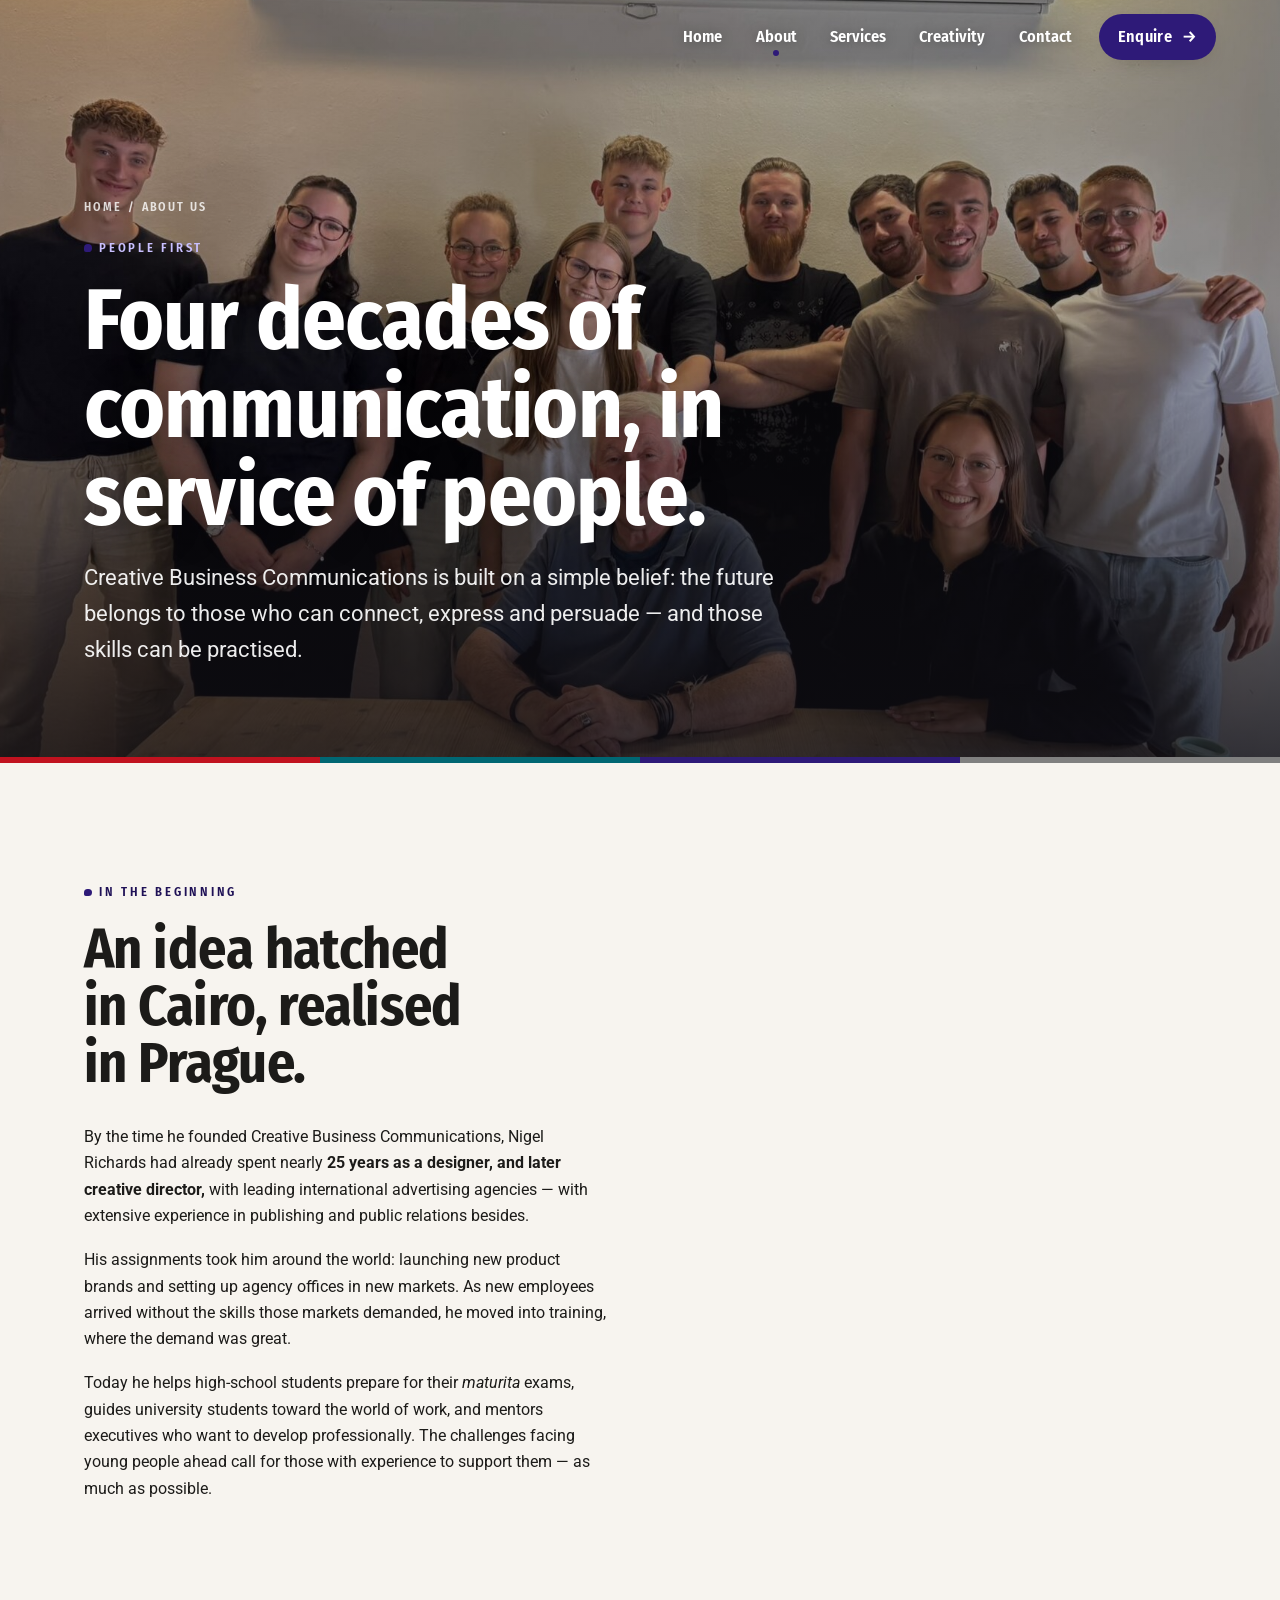
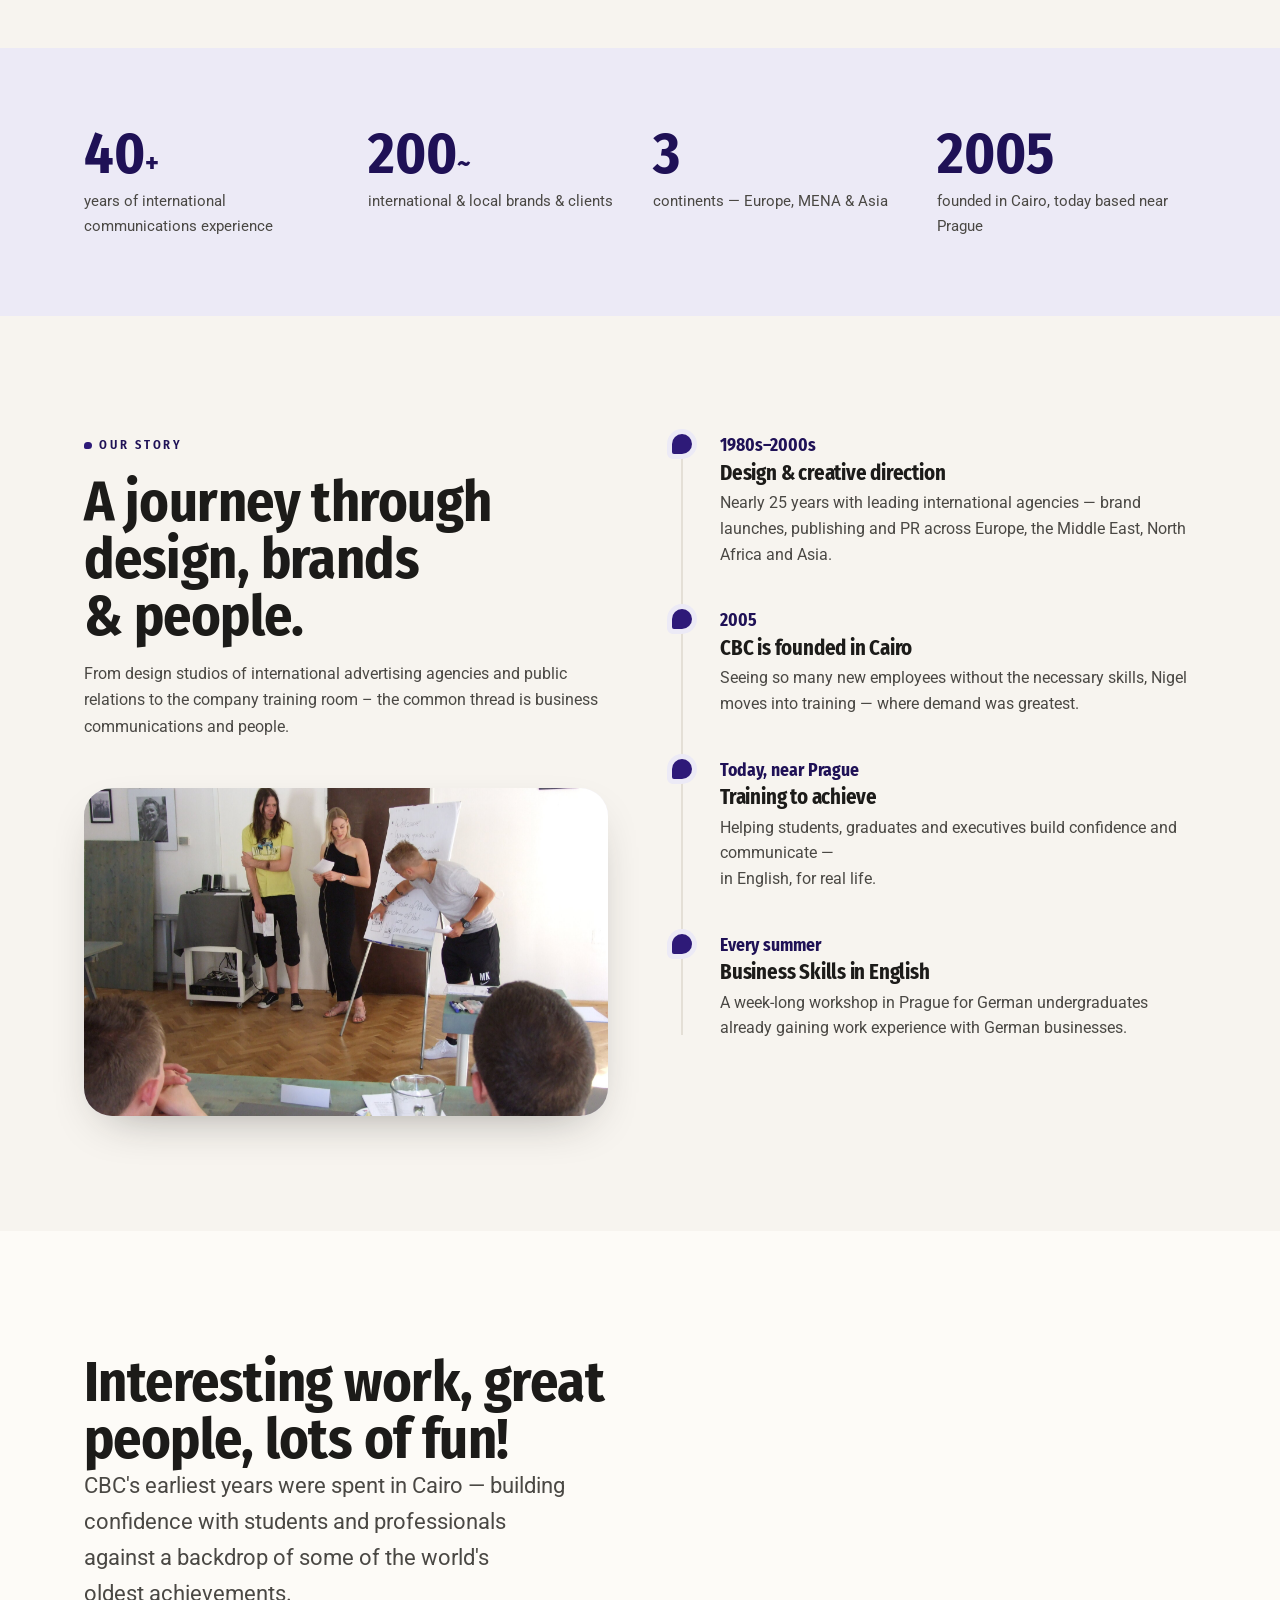
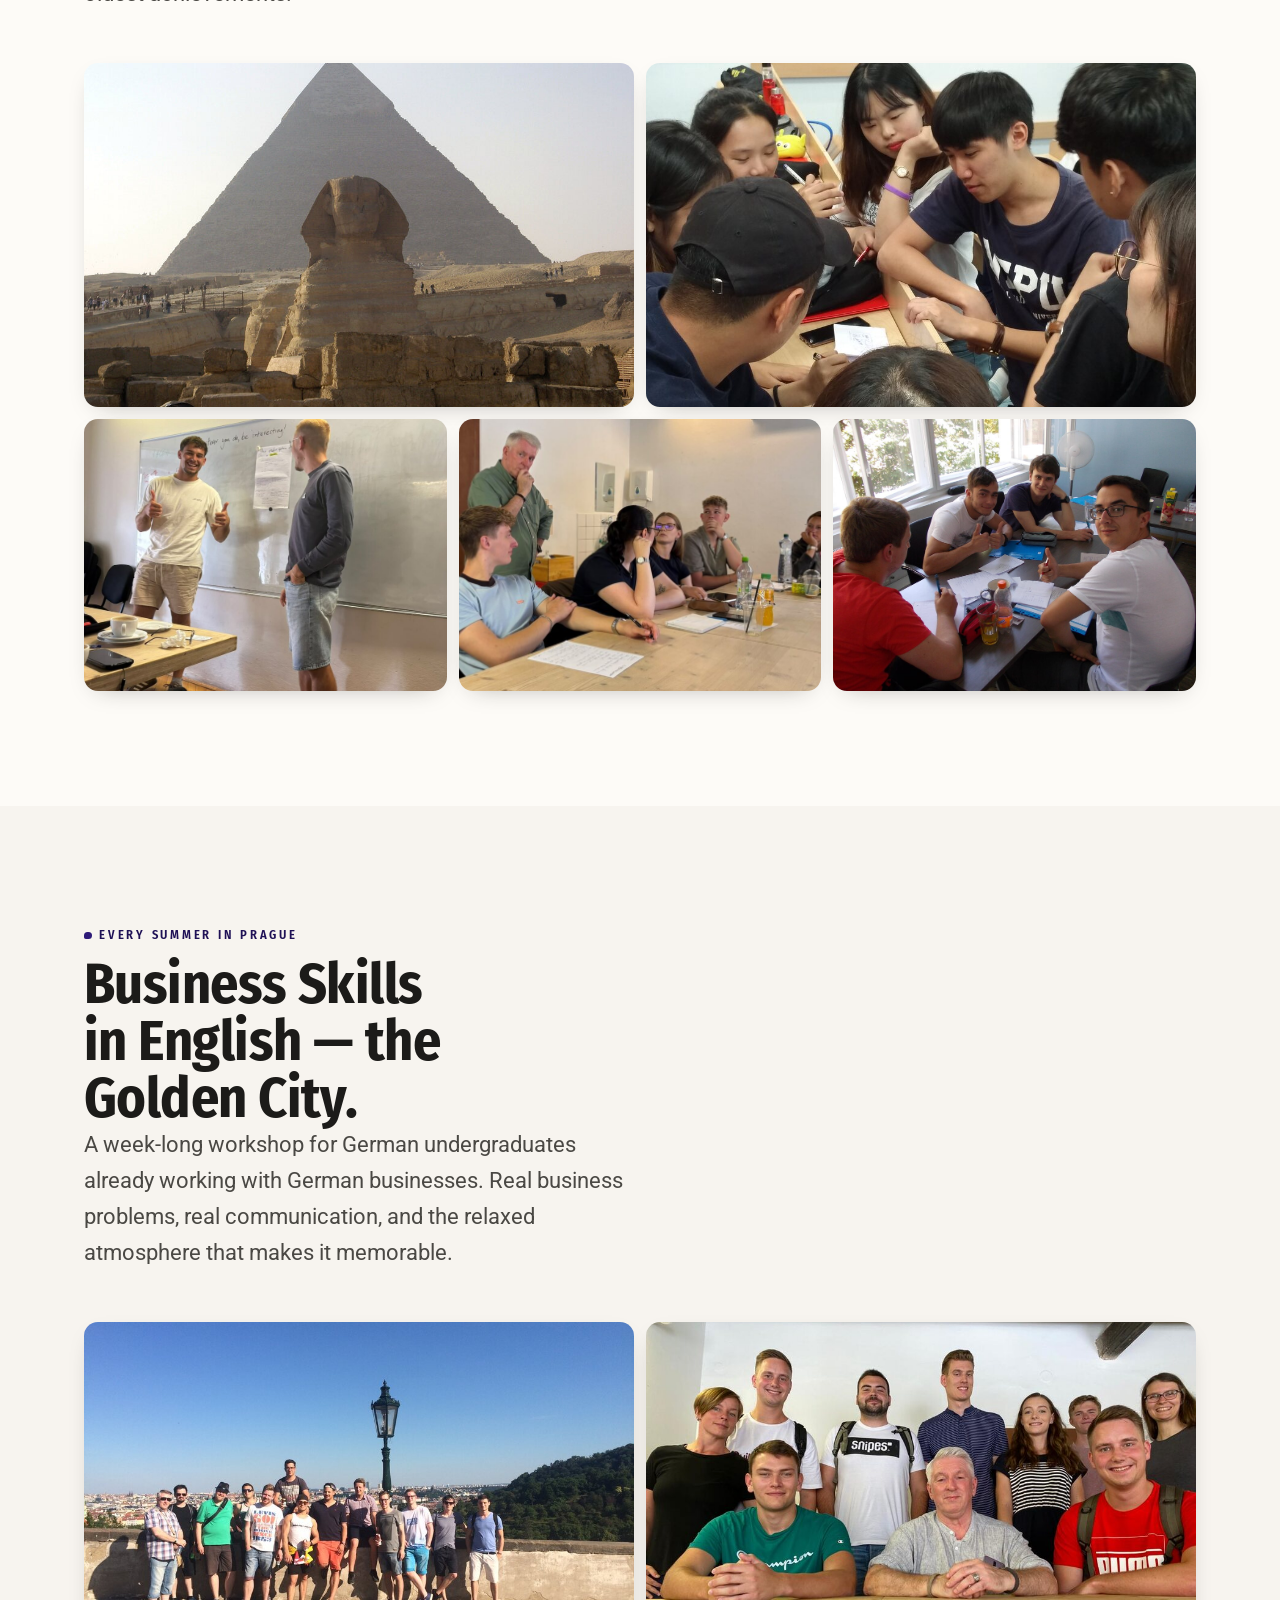
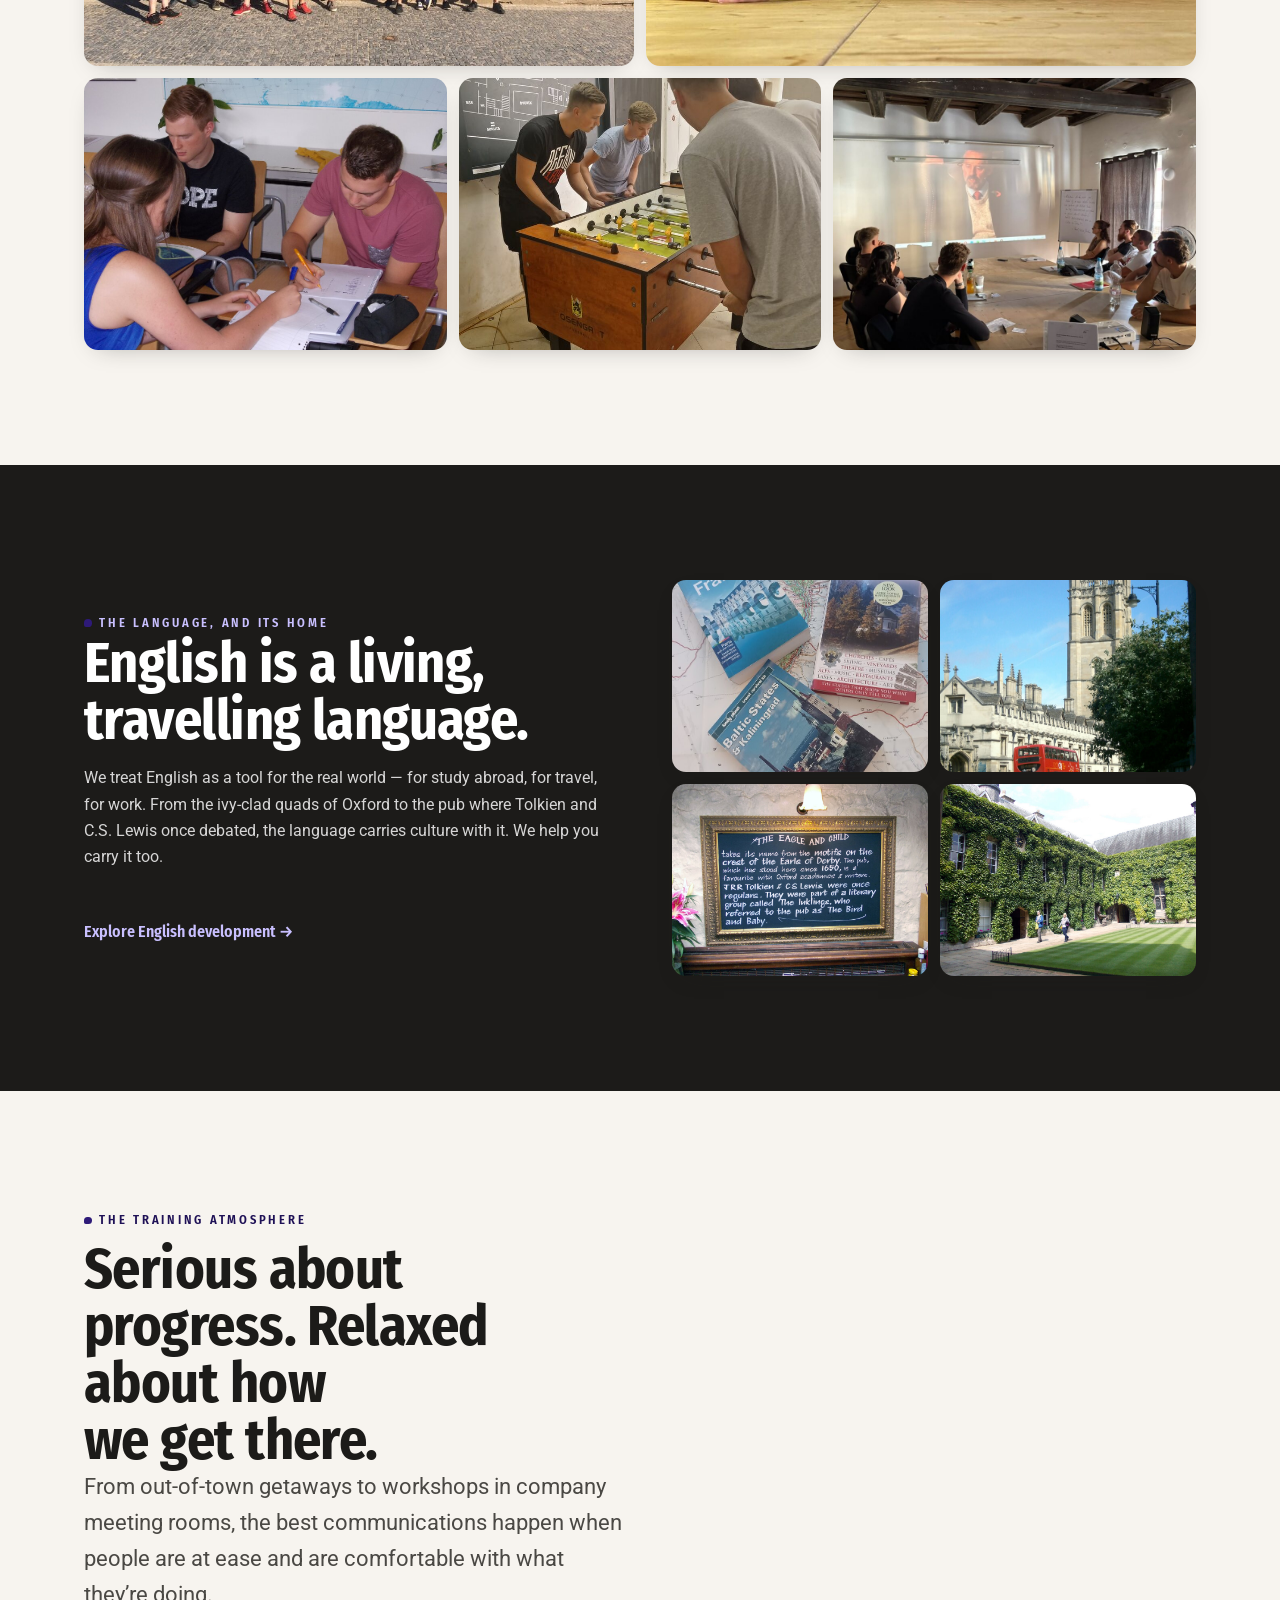
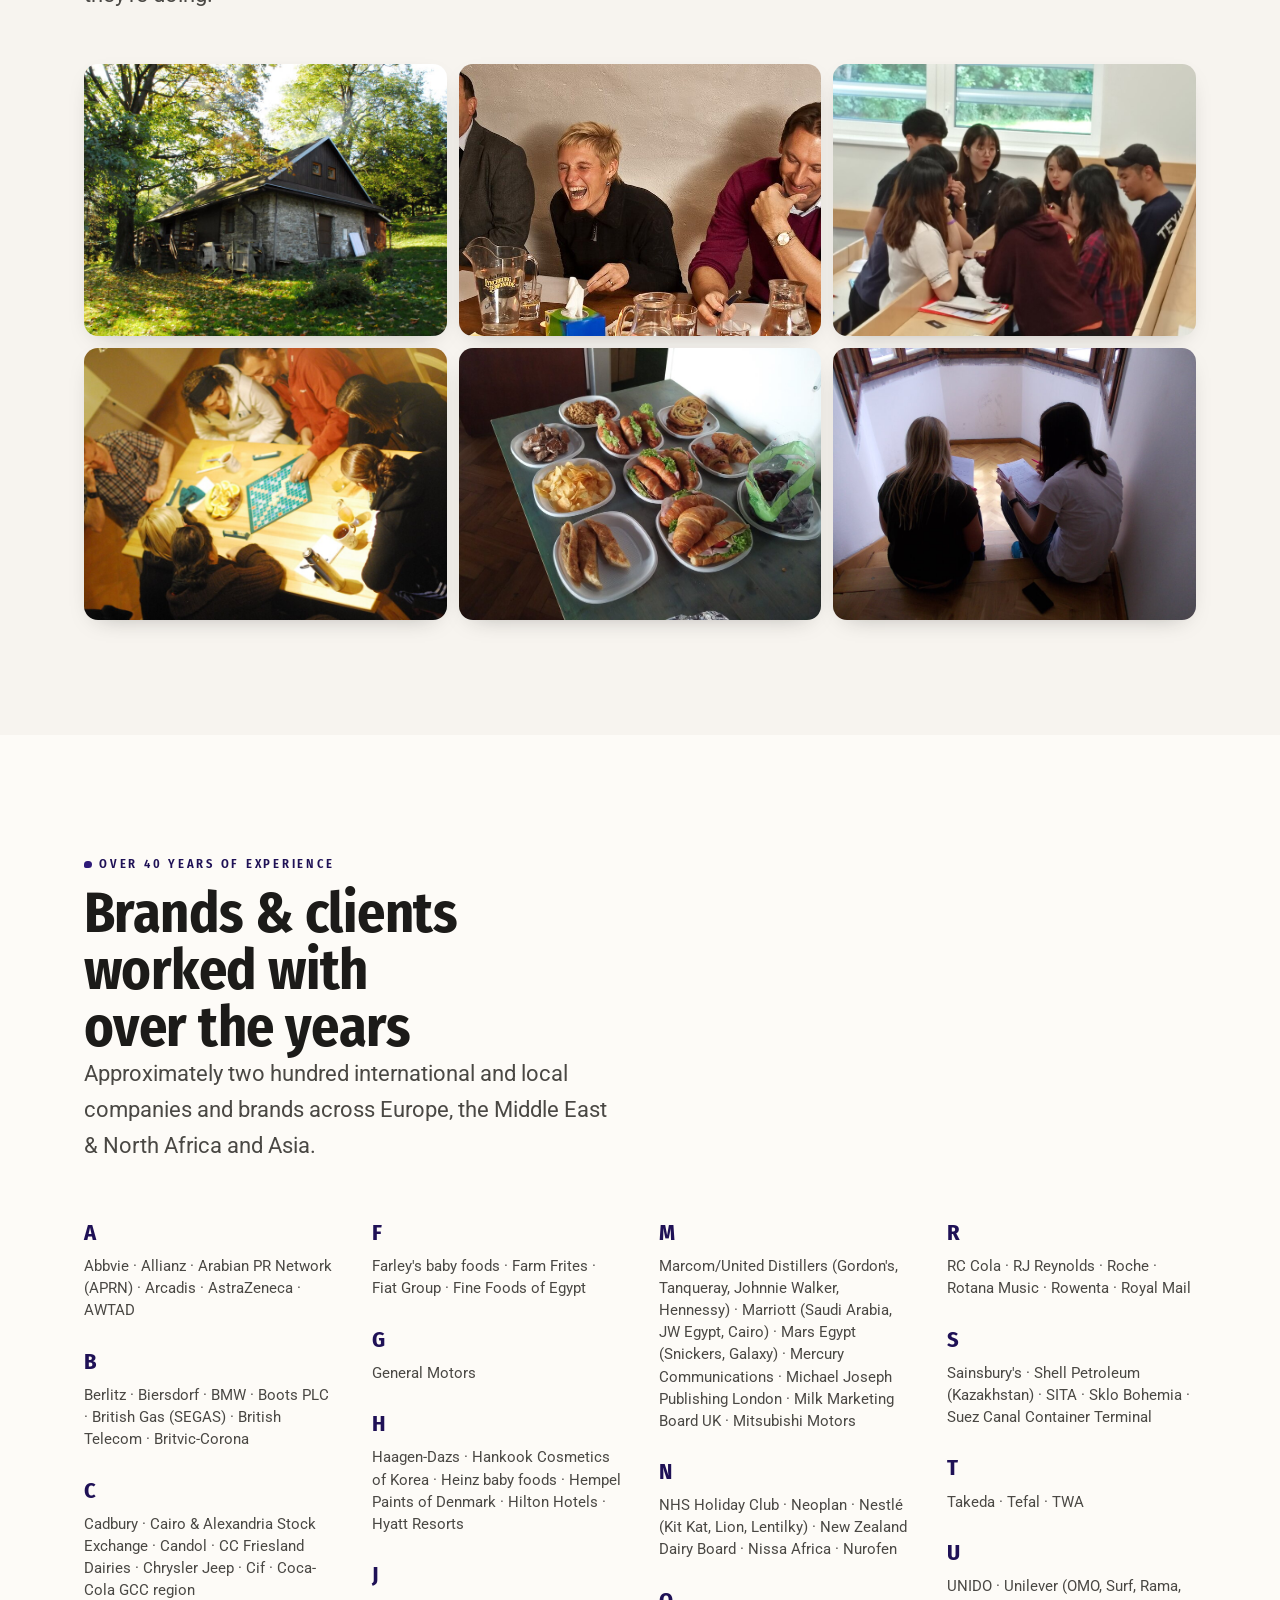
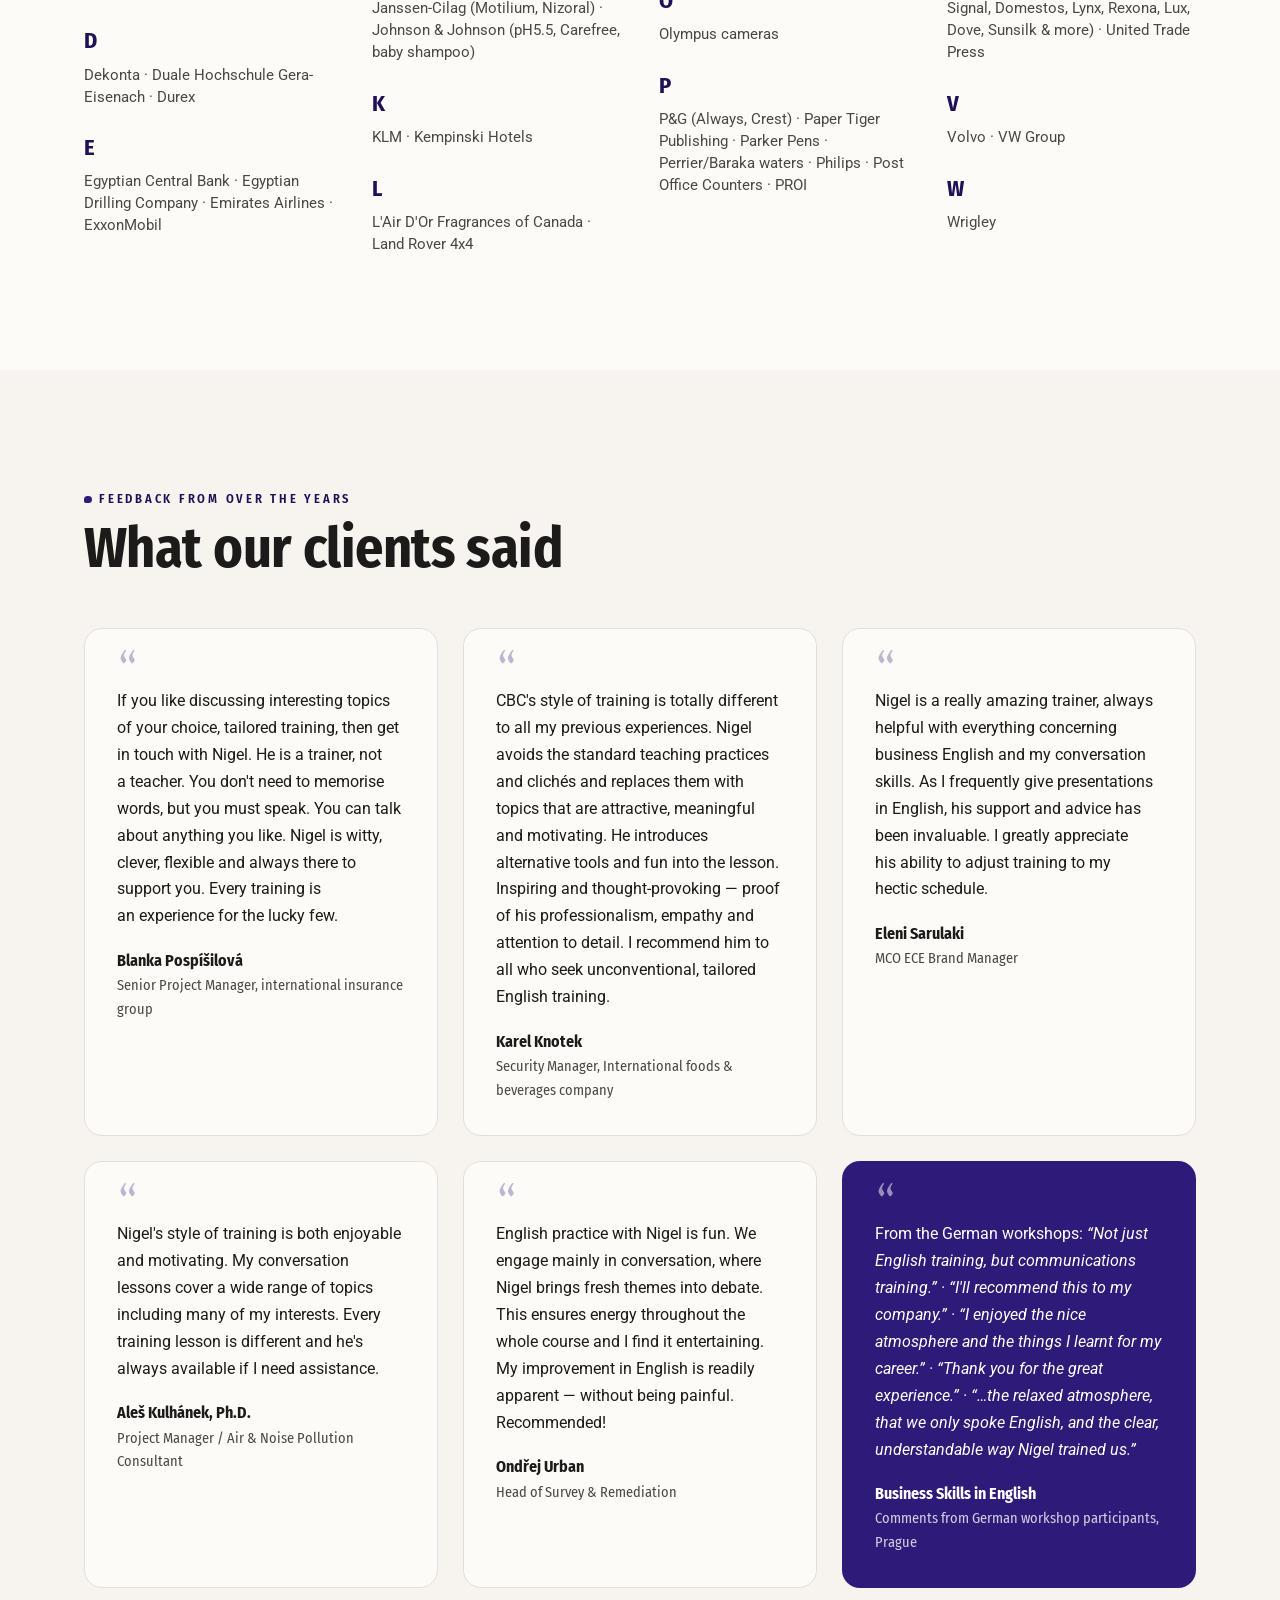
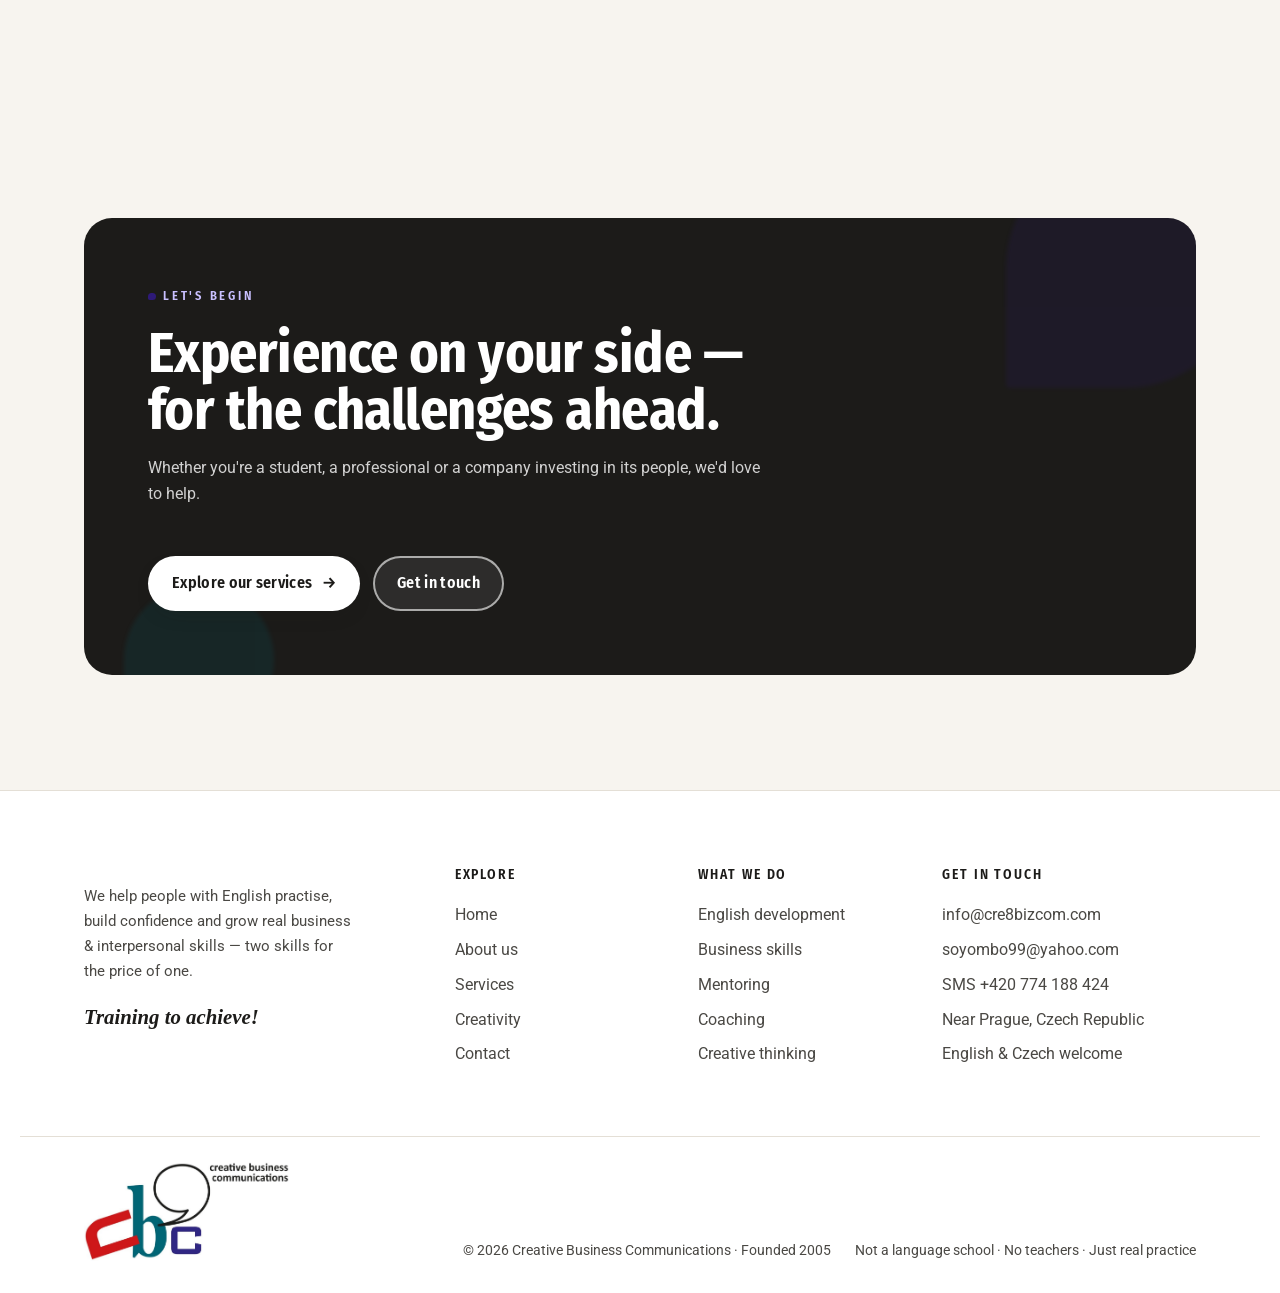
==== commit 62a8d783: "1st change" ====
--- a/about.html
+++ b/about.html
@@ -15,9 +15,6 @@
 <a class="skip-link" href="#main">Skip to content</a>
 
 <header class="site-header">
-  <a class="brand" href="index.html" aria-label="Creative Business Communications — home">
-    <img src="assets/img/logo.jpg" alt="Creative Business Communications logo">
-  </a>
   <button class="nav-toggle" aria-label="Menu" aria-expanded="false" aria-controls="nav"><span></span><span></span><span></span></button>
   <nav class="nav" id="nav" aria-label="Primary">
     <a data-c="home" href="index.html">Home<span class="dot"></span></a>
@@ -33,7 +30,7 @@
 
   <!-- HERO -->
   <section class="page-hero has-media">
-    <div class="page-hero-bg" style="background-image:url('assets/img/large/rest-47.jpg')"></div>
+    <div class="page-hero-bg" style="background-image:url('assets/img/large/update/slideshow-16.jpg')"></div>
     <div class="wrap">
       <div class="crumbs"><a href="index.html">Home</a> <span>/</span> <span>About us</span></div>
       <span class="eyebrow" style="color:#c9c0ff">People first</span>
@@ -47,17 +44,17 @@
   <section class="section" aria-labelledby="founder-h">
     <div class="wrap two-col top">
       <div class="reveal">
-        <span class="eyebrow">The founder</span>
-        <h2 id="founder-h" class="mt-1">Started in Cairo, 2005 — by Nigel Richards.</h2>
+        <span class="eyebrow">In the beginning</span>
+        <h2 id="founder-h" class="mt-1">An idea hatched in Cairo, realised in Prague.</h2>
         <div class="prose mt-2">
           <p>By the time he founded Creative Business Communications, Nigel Richards had already spent nearly <strong>25 years as a designer, and later creative director,</strong> with leading international advertising agencies — with extensive experience in publishing and public relations besides.</p>
-          <p>His assignments took him around the world: launching new product brands and setting up agency offices in new markets. As more and more new employees arrived without the skills those markets demanded, he moved into training, where the demand was great.</p>
+          <p>His assignments took him around the world: launching new product brands and setting up agency offices in new markets. As new employees arrived without the skills those markets demanded, he moved into training, where the demand was great.</p>
           <p>Today he helps high-school students prepare for their <em>maturita</em> exams, guides university students toward the world of work, and mentors executives who want to develop professionally. The challenges facing young people ahead call for those with experience to support them — as much as possible.</p>
         </div>
       </div>
       <div class="reveal d1">
         <div class="figure tall reveal-img">
-          <img src="assets/img/large/rest-21.jpg" alt="Nigel Richards leading a training session with executives around a table" loading="lazy">
+          <img src="assets/img/large/update/slideshow-13.jpg" alt="Nigel Richards with a group of workshop participants" loading="lazy">
           <div class="figcap">Mentoring executives — a conversation, not a lecture.</div>
         </div>
       </div>
@@ -70,7 +67,7 @@
       <div class="stat reveal"><div class="n">40<span style="font-size:.5em">+</span></div><div class="l">years of international communications experience</div></div>
       <div class="stat reveal d1"><div class="n">200<span style="font-size:.5em">~</span></div><div class="l">international &amp; local brands &amp; clients</div></div>
       <div class="stat reveal d2"><div class="n">3</div><div class="l">continents — Europe, MENA &amp; Asia</div></div>
-      <div class="stat reveal d3"><div class="n">2005</div><div class="l">founded in Cairo, today based in Prague</div></div>
+      <div class="stat reveal d3"><div class="n">2005</div><div class="l">founded in Cairo, today based near Prague</div></div>
     </div>
   </section>
 
@@ -79,13 +76,14 @@
     <div class="wrap two-col top">
       <div class="reveal">
         <span class="eyebrow">Our story</span>
-        <h2 id="story-h" class="mt-1">A journey through design, brands and people.</h2>
-        <p class="muted mt-1">From the drawing board of international advertising to the training table — the throughline has always been communication.</p>
+        <h2 id="story-h" class="mt-1">A journey through design, brands<br>&amp; people.</h2>
+        <p class="muted mt-1">From design studios of international advertising agencies and public relations to the company training room – the common thread is business communications and people.</p>
+        <div class="figure wide mt-3"><img src="assets/img/large/update/gera-2.jpg" alt="A training group working together" loading="lazy"></div>
       </div>
       <div class="timeline reveal d1">
         <div class="tl-item"><div class="yr">1980s–2000s</div><h3>Design &amp; creative direction</h3><p>Nearly 25 years with leading international agencies — brand launches, publishing and PR across Europe, the Middle East, North Africa and Asia.</p></div>
         <div class="tl-item"><div class="yr">2005</div><h3>CBC is founded in Cairo</h3><p>Seeing so many new employees without the necessary skills, Nigel moves into training — where demand was greatest.</p></div>
-        <div class="tl-item"><div class="yr">Today · Prague</div><h3>Training to achieve</h3><p>Helping students, graduates and executives build confidence and communicate — in English, for real life.</p></div>
+        <div class="tl-item"><div class="yr">Today, near Prague</div><h3>Training to achieve</h3><p>Helping students, graduates and executives build confidence and communicate —<br>in English, for real life.</p></div>
         <div class="tl-item"><div class="yr">Every summer</div><h3>Business Skills in English</h3><p>A week-long workshop in Prague for German undergraduates already gaining work experience with German businesses.</p></div>
       </div>
     </div>
@@ -95,27 +93,17 @@
   <section class="section bg-paper2" aria-labelledby="cairo-h">
     <div class="wrap">
       <div class="section-head reveal">
-        <span class="eyebrow">Where it began</span>
-        <h2 id="cairo-h">From the banks of the Nile…</h2>
+        <h2 id="cairo-h">Interesting work, great people, lots of fun!</h2>
         <p class="lead">CBC's earliest years were spent in Cairo — building confidence with students and professionals against a backdrop of some of the world's oldest achievements.</p>
       </div>
-      <div class="collage reveal">
-        <div class="c-item w3 h2" data-lightbox data-full="assets/img/large/slideshow-4.jpg" data-cap="The Great Sphinx and Pyramid of Giza — where CBC's story began.">
-          <img src="assets/img/med/slideshow-4.jpg" alt="The Great Sphinx of Giza with the pyramid behind" loading="lazy"></div>
-        <div class="c-item w3" data-lightbox data-full="assets/img/large/rest-31.jpg" data-cap="Early clients relaxing between sessions, Cairo.">
-          <img src="assets/img/med/rest-31.jpg" alt="Five young women sitting together on a bench in a Cairo garden" loading="lazy"></div>
-        <div class="c-item" data-lightbox data-full="assets/img/large/rest-37.jpg" data-cap="At the Step Pyramid of Djoser, Saqqara.">
-          <img src="assets/img/med/rest-37.jpg" alt="Two people in front of the Step Pyramid at Saqqara" loading="lazy"></div>
-        <div class="c-item" data-lightbox data-full="assets/img/large/rest-38.jpg" data-cap="On the great blocks of Giza.">
-          <img src="assets/img/med/rest-38.jpg" alt="Two people sitting on the huge stone blocks of a pyramid" loading="lazy"></div>
-        <div class="c-item w2" data-lightbox data-full="assets/img/large/rest-33.jpg" data-cap="Fun by the river — learning should be enjoyable.">
-          <img src="assets/img/med/rest-33.jpg" alt="A cheerful group by a river giving peace signs" loading="lazy"></div>
-        <div class="c-item w2" data-lightbox data-full="assets/img/large/rest-36.jpg" data-cap="Working together outdoors, Cairo.">
-          <img src="assets/img/med/rest-36.jpg" alt="A group working on papers around an outdoor table" loading="lazy"></div>
-        <div class="c-item w2" data-lightbox data-full="assets/img/large/slideshow-13.jpg" data-cap="Around the table — conversation at the centre.">
-          <img src="assets/img/med/slideshow-13.jpg" alt="A group working around a round garden table" loading="lazy"></div>
-        <div class="c-item w2" data-lightbox data-full="assets/img/large/rest-39.jpg" data-cap="Good company, Cairo.">
-          <img src="assets/img/med/rest-39.jpg" alt="A friendly group of five on steps" loading="lazy"></div>
+      <div class="photo-grid two hero-pair reveal">
+        <img src="assets/img/med/update/slideshow-4.jpg" alt="Workshop participants together" loading="lazy">
+        <img src="assets/img/med/update/slideshow-8.jpg" alt="Workshop activity in progress" loading="lazy">
+      </div>
+      <div class="photo-grid three reveal">
+        <img src="assets/img/med/update/gera-8.jpg" alt="Group workshop activity" loading="lazy">
+        <img src="assets/img/med/update/gera-9.jpg" alt="Participants learning together" loading="lazy">
+        <img src="assets/img/med/update/main-content-7.jpg" alt="Workshop session" loading="lazy">
       </div>
     </div>
   </section>
@@ -126,27 +114,16 @@
       <div class="section-head reveal">
         <span class="eyebrow">Every summer in Prague</span>
         <h2 id="prague-h">Business Skills in English — the Golden City.</h2>
-        <p class="lead">A week-long workshop for German undergraduates already working with German businesses. Real business problems, real communication, and the relaxed atmosphere that makes it stick.</p>
-      </div>
-      <div class="collage reveal">
-        <div class="c-item w3 h2" data-lightbox data-full="assets/img/large/rest-1b.jpg" data-cap="The cohort above Prague — memories from the Golden City.">
-          <img src="assets/img/med/rest-1b.jpg" alt="A group of workshop participants posing on a Prague overlook" loading="lazy"></div>
-        <div class="c-item w3" data-lightbox data-full="assets/img/large/slideshow-9.jpg" data-cap="German undergraduates with Nigel after a workshop.">
-          <img src="assets/img/med/slideshow-9.jpg" alt="Workshop group photo with founder Nigel Richards seated centre" loading="lazy"></div>
-        <div class="c-item" data-lightbox data-full="assets/img/large/rest-2b.jpg" data-cap="Praha — memories from the Golden City.">
-          <img src="assets/img/med/rest-2b.jpg" alt="Souvenir group photo captioned Praha, memories from Golden City" loading="lazy"></div>
-        <div class="c-item" data-lightbox data-full="assets/img/large/slideshow-7.jpg" data-cap="Downtime after the day's work.">
-          <img src="assets/img/med/slideshow-7.jpg" alt="A relaxed group of participants outdoors" loading="lazy"></div>
-        <div class="c-item w2" data-lightbox data-full="assets/img/large/slideshow-15.jpg" data-cap="On the river beneath Prague Castle.">
-          <img src="assets/img/med/slideshow-15.jpg" alt="Group selfie on a boat with Prague Castle behind" loading="lazy"></div>
-        <div class="c-item w2" data-lightbox data-full="assets/img/large/rest-8.jpg" data-cap="Heads down on a business task.">
-          <img src="assets/img/med/rest-8.jpg" alt="Young men working together at a table" loading="lazy"></div>
-        <div class="c-item" data-lightbox data-full="assets/img/large/rest-30.jpg" data-cap="Even winter workshops are fun.">
-          <img src="assets/img/med/rest-30.jpg" alt="A group jumping for joy in front of a snowy cabin" loading="lazy"></div>
-        <div class="c-item" data-lightbox data-full="assets/img/large/rest-46.jpg" data-cap="One more for the album.">
-          <img src="assets/img/med/rest-46.jpg" alt="A smiling group selfie in a classroom" loading="lazy"></div>
-        <div class="c-item w2" data-lightbox data-full="assets/img/large/rest-23.jpg" data-cap="Out and about between sessions.">
-          <img src="assets/img/med/rest-23.jpg" alt="A group of young adults outdoors in early spring" loading="lazy"></div>
+        <p class="lead">A week-long workshop for German undergraduates already working with German businesses. Real business problems, real communication, and the relaxed atmosphere that makes it memorable.</p>
+      </div>
+      <div class="photo-grid two hero-pair reveal">
+        <img src="assets/img/med/update/prague-castle.jpg" alt="Workshop group at Prague Castle" loading="lazy">
+        <img src="assets/img/med/update/slideshow-9.jpg" alt="Workshop group in Prague" loading="lazy">
+      </div>
+      <div class="photo-grid three reveal">
+        <img src="assets/img/med/update/dscn-2562.jpg" alt="Workshop participants in Prague" loading="lazy">
+        <img src="assets/img/med/update/coffee-break.jpg" alt="Participants during a coffee break" loading="lazy">
+        <img src="assets/img/med/update/gera-4.jpg" alt="Workshop group activity" loading="lazy">
       </div>
     </div>
   </section>
@@ -160,15 +137,11 @@
         <p style="color:rgba(255,255,255,.82)" class="mt-1">We treat English as a tool for the real world — for study abroad, for travel, for work. From the ivy-clad quads of Oxford to the pub where Tolkien and C.S. Lewis once debated, the language carries culture with it. We help you carry it too.</p>
         <a class="link-arrow mt-3" style="color:#c9c0ff" href="services.html">Explore English development →</a>
       </div>
-      <div class="collage reveal d1" style="grid-auto-rows:130px">
-        <div class="c-item w3 h2" data-lightbox data-full="assets/img/large/rest-34.jpg" data-cap="An Oxford college quad in summer.">
-          <img src="assets/img/med/rest-34.jpg" alt="Ivy-covered Oxford college quadrangle with a green lawn" loading="lazy"></div>
-        <div class="c-item w3" data-lightbox data-full="assets/img/large/slideshow-14.jpg" data-cap="Oxford — Magdalen tower and a red double-decker.">
-          <img src="assets/img/med/slideshow-14.jpg" alt="An Oxford tower with a red double-decker bus in the street" loading="lazy"></div>
-        <div class="c-item w3" data-lightbox data-full="assets/img/large/rest-35.jpg" data-cap="The Eagle and Child — home of the Inklings.">
-          <img src="assets/img/med/rest-35.jpg" alt="A blackboard telling the story of the Eagle and Child pub" loading="lazy"></div>
-        <div class="c-item w3" data-lightbox data-full="assets/img/large/rest-42.jpg" data-cap="Quiet corners where ideas grow.">
-          <img src="assets/img/med/rest-42.jpg" alt="Another view of the ivy-covered Oxford quad" loading="lazy"></div>
+      <div class="photo-grid two portrait-safe reveal d1">
+        <img src="assets/img/med/update/travel-books.jpg" alt="Books for travel and English study" loading="lazy">
+        <img src="assets/img/med/update/slideshow-14.jpg" alt="Oxford street scene" loading="lazy">
+        <img src="assets/img/med/update/main-content-35.jpg" alt="Oxford college courtyard" loading="lazy">
+        <img src="assets/img/med/update/main-content-34.jpg" alt="The Eagle and Child pub history" loading="lazy">
       </div>
     </div>
   </section>
@@ -177,33 +150,17 @@
   <section class="section" aria-labelledby="relaxed-h">
     <div class="wrap">
       <div class="section-head reveal">
-        <span class="eyebrow">The CBC atmosphere</span>
+        <span class="eyebrow">The training atmosphere</span>
         <h2 id="relaxed-h">Serious about progress. Relaxed about how we get there.</h2>
-        <p class="lead">From residential retreats and shared meals to a good game of Scrabble, the best communication happens when people feel at ease.</p>
-      </div>
-      <div class="collage reveal">
-        <div class="c-item w2 h2" data-lightbox data-full="assets/img/large/rest-45.jpg" data-cap="Our woodland retreat — a change of scene helps.">
-          <img src="assets/img/med/rest-45.jpg" alt="A rustic stone cottage in autumn woodland" loading="lazy"></div>
-        <div class="c-item w2" data-lightbox data-full="assets/img/large/rest-25.jpg" data-cap="Around the table by the fire.">
-          <img src="assets/img/med/rest-25.jpg" alt="People gathered around a table in a rustic cabin" loading="lazy"></div>
-        <div class="c-item w2" data-lightbox data-full="assets/img/large/rest-44.jpg" data-cap="Scrabble night — vocabulary, the fun way.">
-          <img src="assets/img/med/rest-44.jpg" alt="A group playing Scrabble around a table" loading="lazy"></div>
-        <div class="c-item w2" data-lightbox data-full="assets/img/large/rest-26.jpg" data-cap="Coffee, conversation, connection.">
-          <img src="assets/img/med/rest-26.jpg" alt="Workshop participants chatting over coffee" loading="lazy"></div>
-        <div class="c-item" data-lightbox data-full="assets/img/large/rest-27.jpg" data-cap="Working in the sunshine.">
-          <img src="assets/img/med/rest-27.jpg" alt="Three people working at a sunny outdoor table" loading="lazy"></div>
-        <div class="c-item" data-lightbox data-full="assets/img/large/slideshow-11.jpg" data-cap="A shared meal during a residential workshop.">
-          <img src="assets/img/med/slideshow-11.jpg" alt="People preparing food together in a cabin kitchen" loading="lazy"></div>
-        <div class="c-item w2" data-lightbox data-full="assets/img/large/rest-24.jpg" data-cap="Small-group work in full flow.">
-          <img src="assets/img/med/rest-24.jpg" alt="A group working together around a table in an office" loading="lazy"></div>
-        <div class="c-item w2" data-lightbox data-full="assets/img/large/rest-43.jpg" data-cap="Ideas taking shape on paper.">
-          <img src="assets/img/med/rest-43.jpg" alt="Overhead view of a workshop table covered in notes" loading="lazy"></div>
-        <div class="c-item" data-lightbox data-full="assets/img/large/rest-15.jpg" data-cap="Notes, sketches and plenty of colour.">
-          <img src="assets/img/med/rest-15.jpg" alt="A workshop table with a binder and colourful notes" loading="lazy"></div>
-        <div class="c-item" data-lightbox data-full="assets/img/large/rest-1.jpg" data-cap="Focused work, side by side.">
-          <img src="assets/img/med/rest-1.jpg" alt="Participants working on laptops in a bright room" loading="lazy"></div>
-        <div class="c-item w2" data-lightbox data-full="assets/img/large/rest-40.jpg" data-cap="A working session in full swing.">
-          <img src="assets/img/med/rest-40.jpg" alt="Nigel leading a group discussion around a table" loading="lazy"></div>
+        <p class="lead">From out-of-town getaways to workshops in company meeting rooms, the best communications happen when people are at ease and are comfortable with what they’re doing.</p>
+      </div>
+      <div class="photo-grid three reveal">
+        <img src="assets/img/med/update/main-content-45.jpg" alt="People working together" loading="lazy">
+        <img src="assets/img/med/update/mw-3879.jpg" alt="Relaxed workshop conversation" loading="lazy">
+        <img src="assets/img/med/update/main-content-11.jpg" alt="Workshop participants at a table" loading="lazy">
+        <img src="assets/img/med/update/main-content-44.jpg" alt="Training activity" loading="lazy">
+        <img src="assets/img/med/update/snacks.jpg" alt="Snacks during a training day" loading="lazy">
+        <img src="assets/img/med/update/the-two.jpg" alt="Two people in workshop discussion" loading="lazy">
       </div>
     </div>
   </section>
@@ -217,7 +174,7 @@
         <p class="lead">Approximately two hundred international and local companies and brands across Europe, the Middle East &amp; North Africa and Asia.</p>
       </div>
       <div class="brandwall reveal">
-        <div class="grp"><b>A</b><span>Abbvie · Allianz · Arabian PR Network (APRN) · AstraZeneca · AWTAD</span></div>
+        <div class="grp"><b>A</b><span>Abbvie · Allianz · Arabian PR Network (APRN) · Arcadis · AstraZeneca · AWTAD</span></div>
         <div class="grp"><b>B</b><span>Berlitz · Biersdorf · BMW · Boots PLC · British Gas (SEGAS) · British Telecom · Britvic-Corona</span></div>
         <div class="grp"><b>C</b><span>Cadbury · Cairo &amp; Alexandria Stock Exchange · Candol · CC Friesland Dairies · Chrysler Jeep · Cif · Coca-Cola GCC region</span></div>
         <div class="grp"><b>D</b><span>Dekonta · Duale Hochschule Gera-Eisenach · Durex</span></div>
@@ -252,7 +209,7 @@
       <div class="tcards">
         <div class="tcard reveal"><span class="qm">&ldquo;</span>
           <p>If you like discussing interesting topics of your choice, tailored training, then get in touch with Nigel. He is a trainer, not a teacher. You don't need to memorise words, but you must speak. You can talk about anything you like. Nigel is witty, clever, flexible and always there to support you. Every training is an experience for the lucky few.</p>
-          <div class="who">Blanka Pospíšilová<span>Senior Project Manager, International Insurance Group</span></div>
+          <div class="who">Blanka Pospíšilová<span>Senior Project Manager, international insurance group</span></div>
         </div>
         <div class="tcard reveal d1"><span class="qm">&ldquo;</span>
           <p>CBC's style of training is totally different to all my previous experiences. Nigel avoids the standard teaching practices and clichés and replaces them with topics that are attractive, meaningful and motivating. He introduces alternative tools and fun into the lesson. Inspiring and thought-provoking — proof of his professionalism, empathy and attention to detail. I recommend him to all who seek unconventional, tailored English training.</p>
@@ -303,7 +260,6 @@
 <footer class="site-footer">
   <div class="wrap footer-top">
     <div class="footer-brand">
-      <div class="fb-logo"><span class="c1">c</span><span class="c2">b</span><span class="c3">c</span> &nbsp;Creative Business Communications</div>
       <p>We help people with English practise, build confidence and grow real business &amp; interpersonal skills — two skills for the price of one.</p>
       <div class="footer-tag">Training to achieve!</div>
     </div>
@@ -317,13 +273,12 @@
       <a href="mailto:info@cre8bizcom.com">info@cre8bizcom.com</a>
       <a href="mailto:soyombo99@yahoo.com">soyombo99@yahoo.com</a>
       <a href="sms:+420774188424">SMS +420 774 188 424</a>
-      <ul><li>Prague, Czech Republic</li><li>English &amp; Czech welcome</li></ul>
+      <ul><li>Near Prague, Czech Republic</li><li>English &amp; Czech welcome</li></ul>
     </div>
   </div>
   <div class="wrap footer-bottom">
-    <span>© <span id="year">2026</span> Creative Business Communications · Founded 2005</span>
-    <span class="dots"><i style="background:#C1121F"></i><i style="background:#006773"></i><i style="background:#2E1A78"></i><i style="background:#808080"></i></span>
-    <span>Not a language school · No teachers · Just real practice</span>
+    <img class="footer-logo" src="assets/img/logo.jpg" alt="Creative Business Communications logo">
+    <span class="footer-legal"><span>© <span id="year">2026</span> Creative Business Communications · Founded 2005</span><span>Not a language school · No teachers · Just real practice</span></span>
   </div>
 </footer>
 
--- a/assets/css/style.css
+++ b/assets/css/style.css
@@ -18,7 +18,7 @@
   --red:#C1121F;      --red-ink:#8E0D17;   --red-tint:#FBEDEE;
   --teal:#006773;     --teal-ink:#004D57;  --teal-tint:#E6F1F2;
   --indigo:#2E1A78;   --indigo-ink:#1F1156;--indigo-tint:#ECEAF6;
-  --grey:#6B6B6B;     --grey-ink:#3C3C3C;  --grey-tint:#F0EFED;
+  --grey:#808080;     --grey-ink:#4A4A4A;  --grey-tint:#F0EFED;
 
   --ink:#1C1B19;          /* near-black text */
   --ink-soft:#4A4844;
@@ -42,6 +42,7 @@
   --font-serif:'Prociono', Georgia, 'Times New Roman', serif;
   --font-head:'Fira Sans Condensed', 'Helvetica Neue', Arial, sans-serif;
   --font-body:'Roboto', 'Helvetica Neue', Arial, sans-serif;
+  --font-tag:Rockwell, 'Rockwell Extra Bold', Georgia, serif;
 
   --ease:cubic-bezier(.16,.84,.44,1);
 }
@@ -88,11 +89,11 @@
 /* ---------- Typography ---------- */
 h1,h2,h3,h4{font-family:var(--font-head);font-weight:700;line-height:1.02;letter-spacing:-.01em}
 .display{font-family:var(--font-serif);font-weight:400;line-height:1.04;letter-spacing:-.01em}
-h1{font-size:clamp(2.6rem,7vw,5.4rem)}
-h2{font-size:clamp(2rem,4.6vw,3.5rem)}
+h1{font-size:clamp(2.6rem,7vw,5.4rem);text-wrap:balance}
+h2{font-size:clamp(2rem,4.6vw,3.5rem);text-wrap:balance}
 h3{font-size:clamp(1.35rem,2.4vw,2rem)}
 h4{font-size:clamp(1.1rem,1.6vw,1.3rem)}
-p{max-width:68ch}
+p{max-width:68ch;text-wrap:pretty}
 strong{font-weight:700}
 
 .eyebrow{
@@ -140,7 +141,7 @@
 /* ---------- Header / Nav ---------- */
 .site-header{
   position:fixed;inset:0 0 auto 0;z-index:100;
-  display:flex;align-items:center;justify-content:space-between;
+  display:flex;align-items:center;justify-content:flex-end;
   gap:1rem;padding:14px var(--gutter);
   transition:background .4s,box-shadow .4s,padding .4s;
 }
@@ -150,13 +151,6 @@
   box-shadow:0 1px 0 var(--line),0 12px 30px -26px rgba(0,0,0,.5);
   padding-block:9px;
 }
-.brand{display:flex;align-items:center;gap:.6rem;flex-shrink:0;
-  background:#fff;border:1px solid rgba(0,0,0,.06);padding:7px 14px;border-radius:100px;
-  box-shadow:0 8px 20px -14px rgba(0,0,0,.55);transition:padding .4s,box-shadow .4s}
-.brand img{height:38px;width:auto;transition:height .4s}
-.scrolled .brand{box-shadow:none;padding:5px 12px}
-.scrolled .brand img{height:32px}
-.brand .brand-txt{display:none}
 
 .nav{display:flex;align-items:center;gap:.35rem}
 .nav a{
@@ -238,7 +232,7 @@
 }
 .hero .kicker b{color:#fff}
 .hero h1{max-width:16ch;text-shadow:0 4px 40px rgba(0,0,0,.35)}
-.hero h1 .em{font-family:var(--font-serif);font-style:normal;font-weight:400}
+.hero h1 .em,.training-tag{font-family:var(--font-tag);font-style:italic;font-weight:700;letter-spacing:0}
 .hero .hero-sub{max-width:52ch;font-size:clamp(1.1rem,1.6vw,1.4rem);margin-top:1.3rem;color:rgba(255,255,255,.92)}
 .hero-cta{display:flex;flex-wrap:wrap;gap:.8rem;margin-top:2rem}
 .hero-cta .btn-light{color:var(--ink)}
@@ -391,6 +385,19 @@
 .collage .h2{grid-row:span 2}
 @media(max-width:560px){.collage .w3{grid-column:span 2}}
 
+/* Supplied-update image sets: intentionally regular, equal-sized grids. */
+.photo-grid{display:grid;gap:12px}
+.photo-grid img{width:100%;height:100%;object-fit:cover;border-radius:14px;box-shadow:var(--shadow-sm)}
+.photo-grid.two{grid-template-columns:repeat(2,1fr)}
+.photo-grid.three{grid-template-columns:repeat(3,1fr)}
+.photo-grid.two img{aspect-ratio:4/3}
+.photo-grid.three img{aspect-ratio:4/3}
+.photo-grid + .photo-grid{margin-top:12px}
+.photo-grid.hero-pair img{aspect-ratio:16/10}
+.photo-grid.portrait-safe img{aspect-ratio:4/3}
+@media(max-width:640px){.photo-grid.three{grid-template-columns:1fr 1fr}.photo-grid.three img:last-child{grid-column:1 / -1}}
+@media(max-width:440px){.photo-grid.two,.photo-grid.three{grid-template-columns:1fr}.photo-grid.three img:last-child{grid-column:auto}}
+
 /* testimonials */
 .tcards{display:grid;grid-template-columns:repeat(auto-fit,minmax(300px,1fr));gap:clamp(1rem,2vw,1.6rem)}
 .tcard{background:var(--paper-2);border:1px solid var(--line);border-radius:var(--radius);padding:clamp(1.5rem,2.5vw,2rem);position:relative;transition:transform .5s var(--ease),box-shadow .5s}
@@ -400,6 +407,11 @@
 .tcard .who{margin-top:1.1rem;font-family:var(--font-head);font-weight:700}
 .tcard .who span{display:block;font-weight:400;color:var(--ink-soft);font-size:.9rem}
 .bg-ink .tcard .who span{color:rgba(255,255,255,.72)}
+.tcard.t-green{background:#007f6e;border-color:#007f6e;color:#fff}
+.tcard.t-red{background:#d90000;border-color:#d90000;color:#fff}
+.tcard.t-blue{background:#0000ff;border-color:#0000ff;color:#fff}
+.tcard.t-green p,.tcard.t-red p,.tcard.t-blue p,.tcard.t-green .who,.tcard.t-red .who,.tcard.t-blue .who,.tcard.t-green .who span,.tcard.t-red .who span,.tcard.t-blue .who span{color:#fff!important}
+.tcard.t-green .qm,.tcard.t-red .qm,.tcard.t-blue .qm{color:#fff;opacity:.38}
 
 /* client brand wall */
 .brandwall{columns:4;column-gap:2.4rem;font-family:var(--font-head)}
@@ -443,18 +455,19 @@
 .bubble-deco{position:absolute;border-radius:52% 52% 52% 6px;pointer-events:none;z-index:0}
 
 /* ---------- Footer ---------- */
-.site-footer{background:var(--ink);color:#CFC9BF;padding-block:clamp(3rem,6vw,5rem) 2rem;position:relative;overflow:hidden}
+.site-footer{background:#fff;color:var(--ink-soft);padding-block:clamp(3rem,6vw,5rem) 2rem;position:relative;overflow:hidden;border-top:1px solid var(--line)}
 .footer-top{display:grid;grid-template-columns:1.6fr 1fr 1fr 1.2fr;gap:2rem}
 @media(max-width:900px){.footer-top{grid-template-columns:1fr 1fr}}
 @media(max-width:560px){.footer-top{grid-template-columns:1fr}}
-.footer-brand .fb-logo{font-family:var(--font-head);font-weight:700;font-size:1.5rem;color:#fff;line-height:1.05}
-.footer-brand .fb-logo .c1{color:#E8535E}.footer-brand .fb-logo .c2{color:#3aa7b3}.footer-brand .fb-logo .c3{color:#8f7be0}
-.footer-brand p{color:#9c968c;margin-top:1rem;font-size:.95rem;max-width:34ch}
-.footer-tag{font-family:var(--font-serif);font-size:1.3rem;color:#fff;margin-top:1rem}
-.fcol h4{color:#fff;font-size:.85rem;letter-spacing:.14em;text-transform:uppercase;margin-bottom:1rem;font-weight:600}
-.fcol a,.fcol li{display:block;color:#B7B1A7;padding:.28rem 0;font-size:.98rem;transition:color .25s,padding-left .25s}
-.fcol a:hover{color:#fff;padding-left:.3rem}
-.footer-bottom{margin-top:clamp(2.5rem,5vw,4rem);padding-top:1.6rem;border-top:1px solid rgba(255,255,255,.12);display:flex;flex-wrap:wrap;gap:1rem;justify-content:space-between;align-items:center;font-size:.85rem;color:#8b857b}
+.footer-brand p{color:var(--ink-soft);margin-top:1rem;font-size:.95rem;max-width:34ch}
+.footer-tag{font-family:var(--font-tag);font-style:italic;font-weight:700;font-size:1.3rem;color:var(--ink);margin-top:1rem}
+.fcol h4{color:var(--ink);font-size:.85rem;letter-spacing:.14em;text-transform:uppercase;margin-bottom:1rem;font-weight:600}
+.fcol a,.fcol li{display:block;color:var(--ink-soft);padding:.28rem 0;font-size:.98rem;transition:color .25s,padding-left .25s}
+.fcol a:hover{color:var(--accent-ink);padding-left:.3rem}
+.footer-bottom{margin-top:clamp(2.5rem,5vw,4rem);padding-top:1.6rem;border-top:1px solid var(--line);display:flex;flex-wrap:wrap;gap:1rem 1.6rem;align-items:flex-end;font-size:.85rem;color:var(--ink-soft)}
+.footer-bottom .footer-logo{width:clamp(150px,16vw,230px);height:auto;flex:0 0 auto}
+.footer-bottom .footer-legal{margin-left:auto;display:flex;flex-wrap:wrap;justify-content:flex-end;gap:.5rem 1.5rem;text-align:right}
+@media(max-width:560px){.footer-bottom{align-items:flex-start}.footer-bottom .footer-legal{margin-left:0;justify-content:flex-start;text-align:left;flex-basis:100%}}
 .footer-bottom .dots{display:flex;gap:.4rem}
 .footer-bottom .dots i{width:9px;height:9px;border-radius:50% 50% 50% 2px;display:inline-block}
 
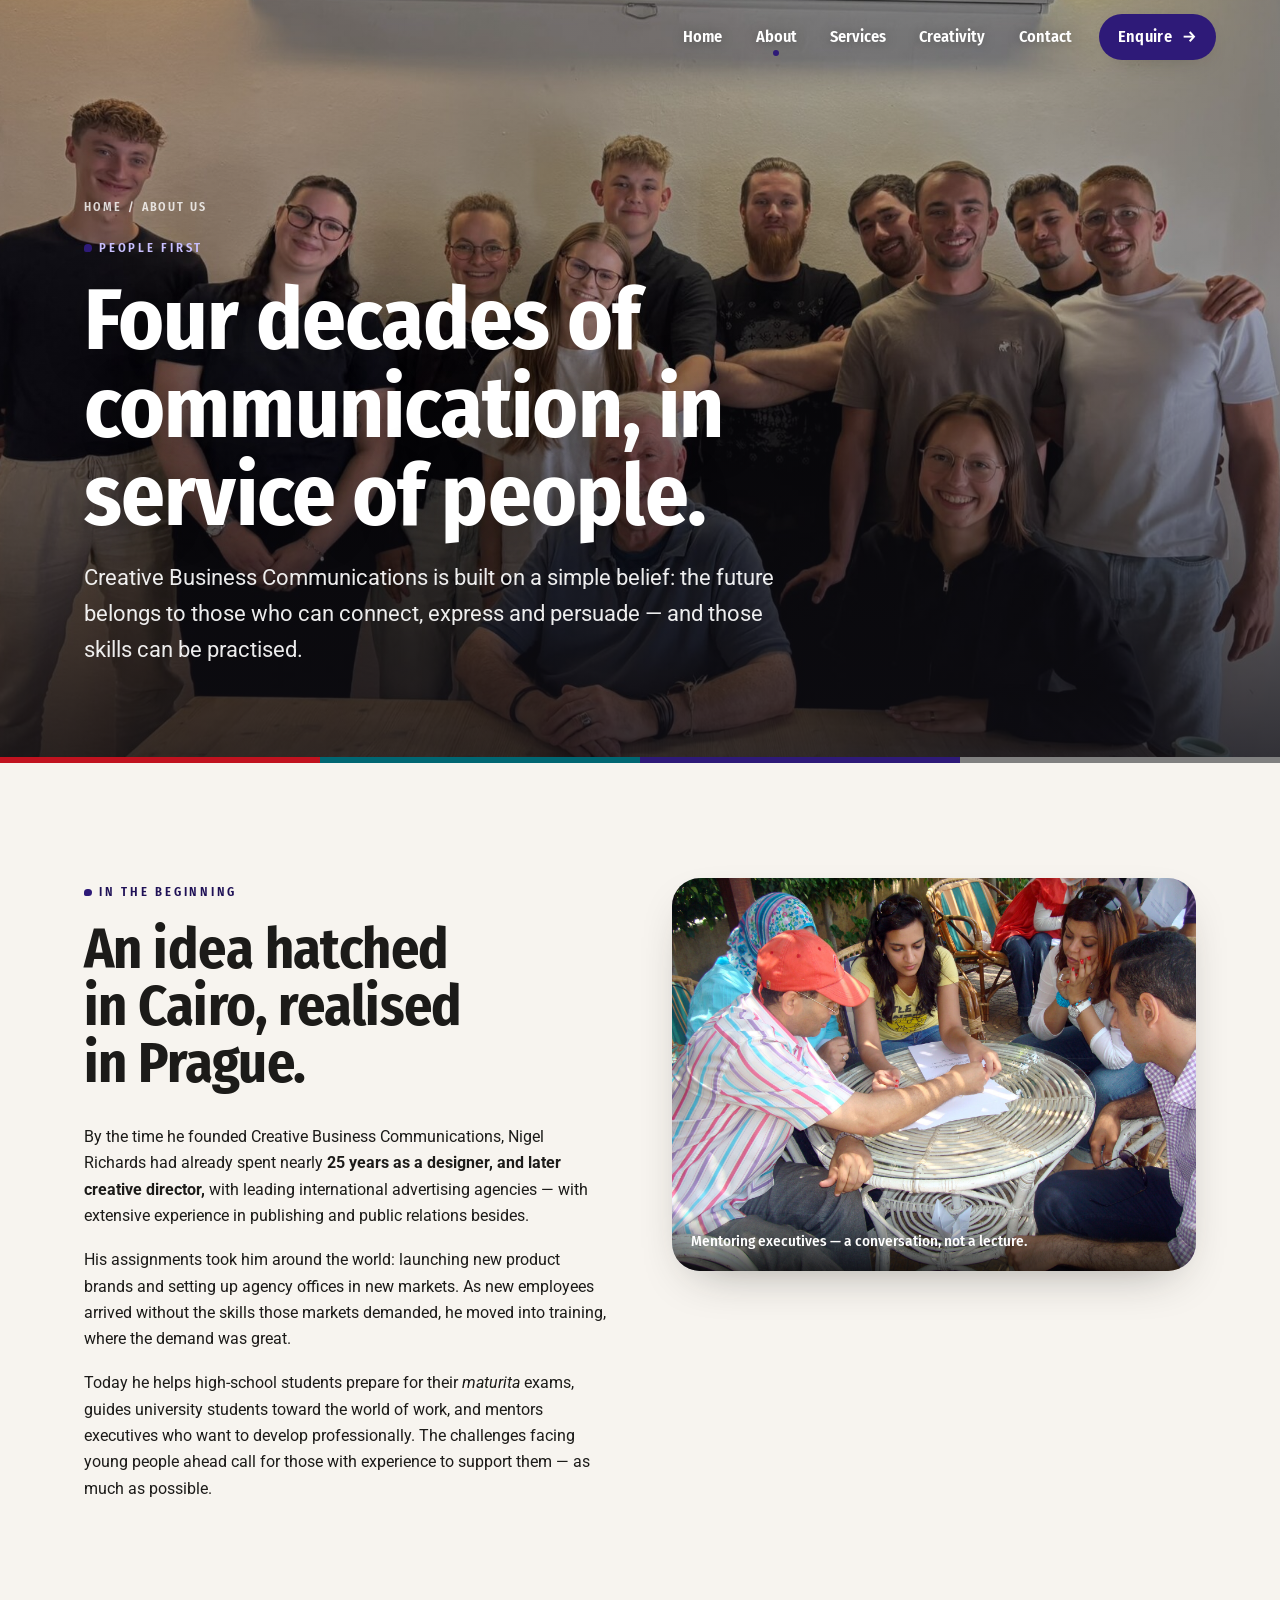
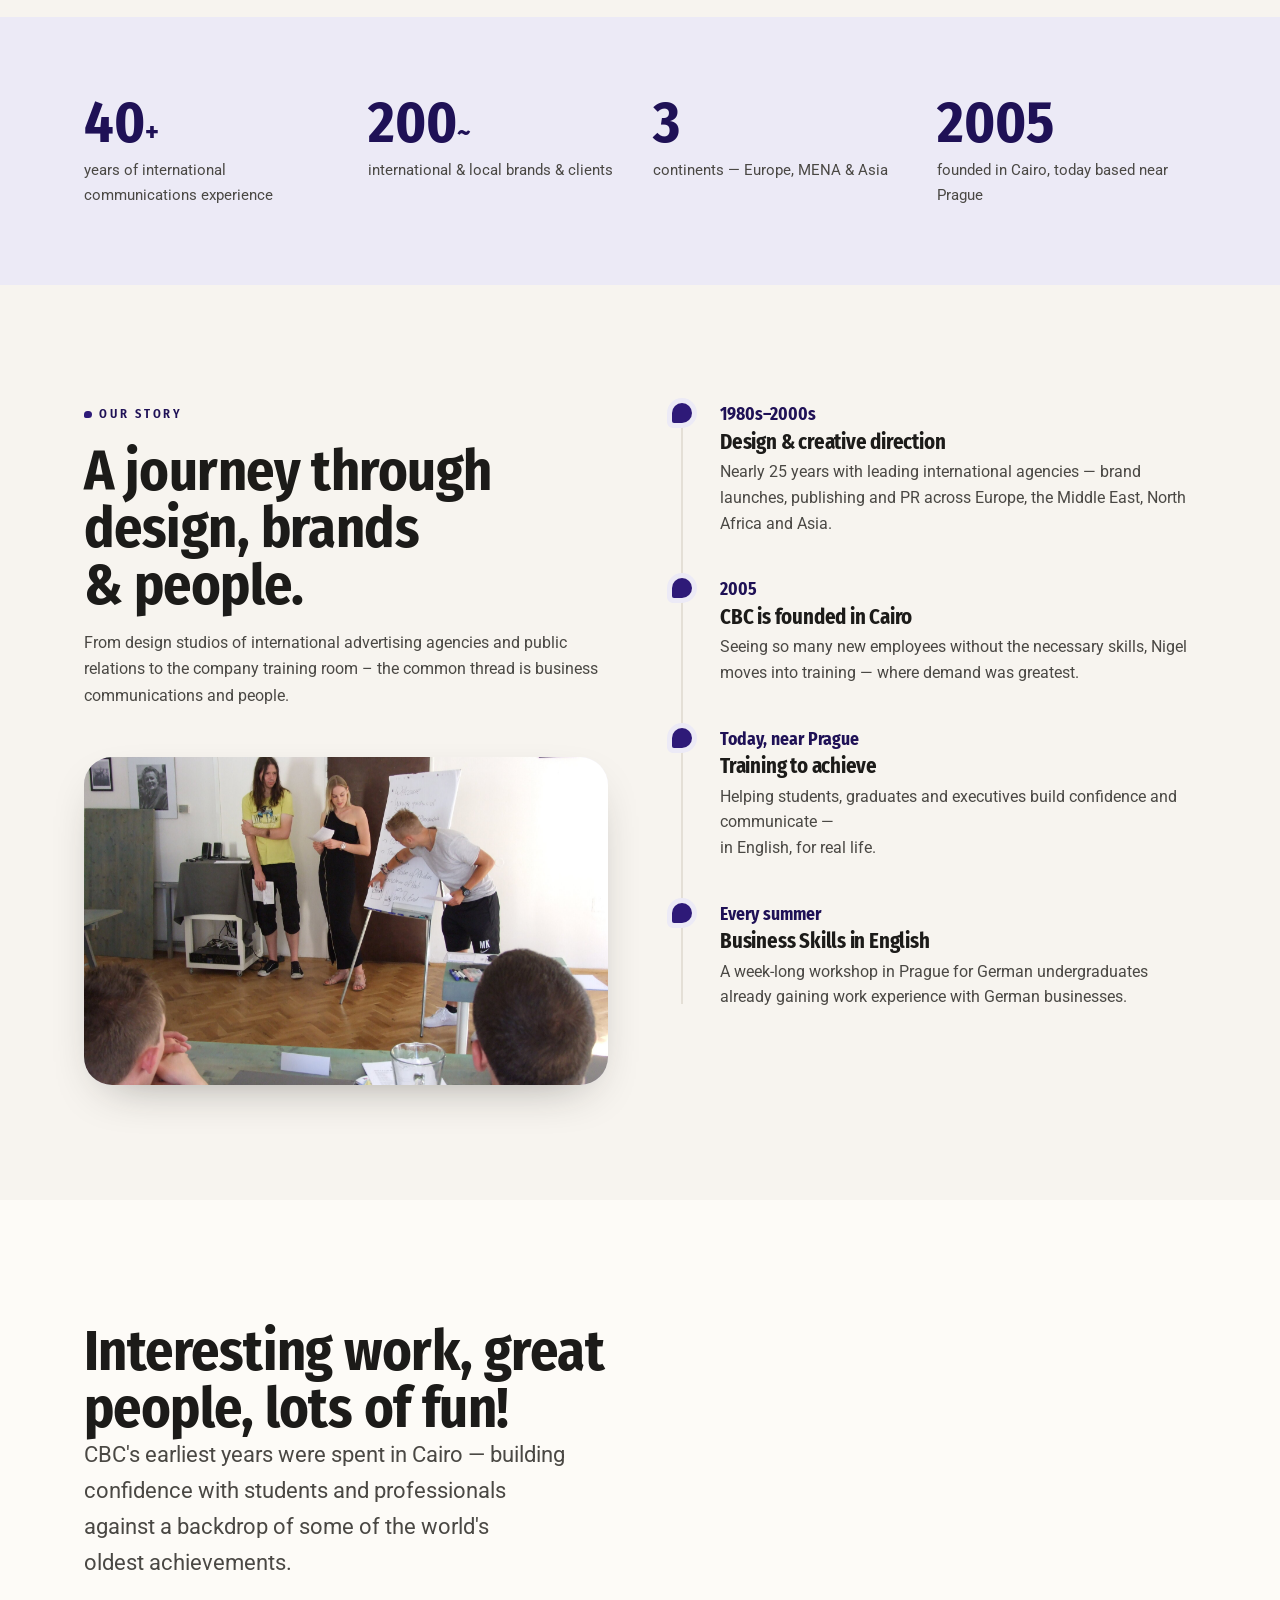
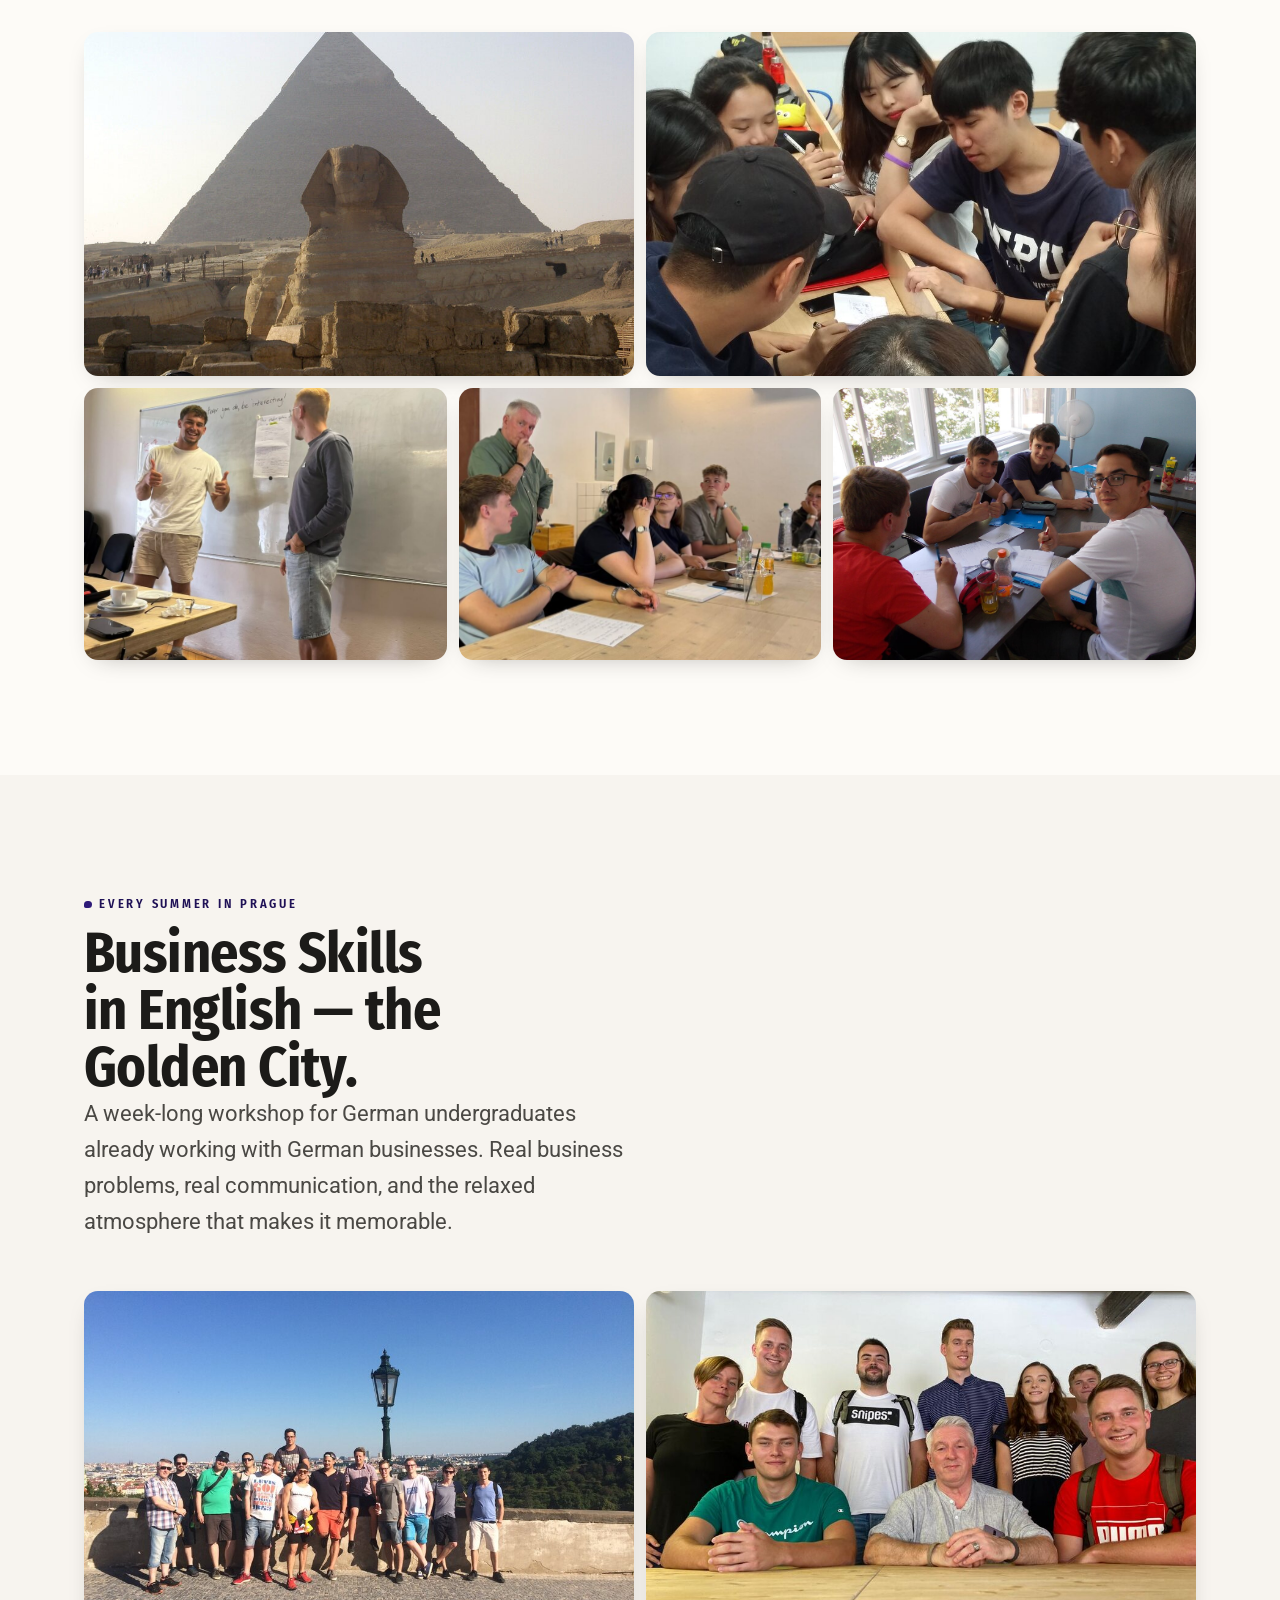
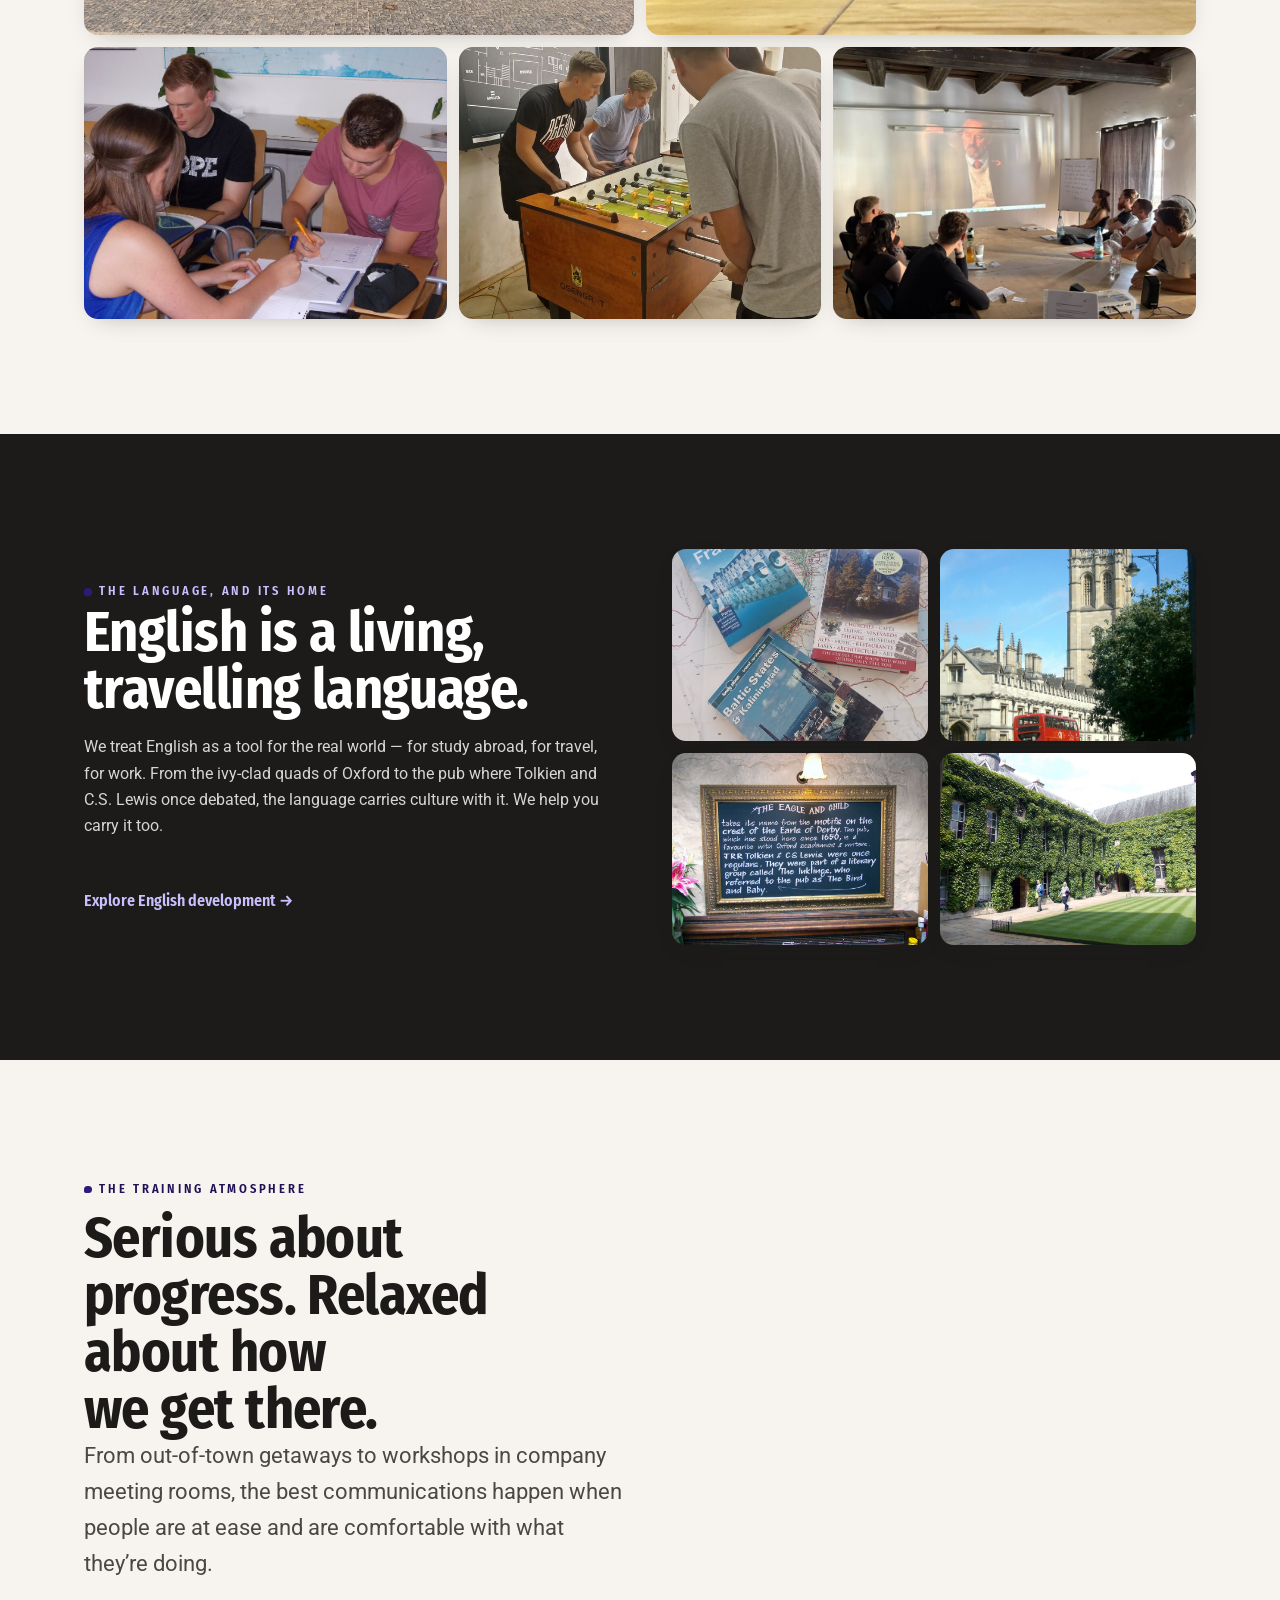
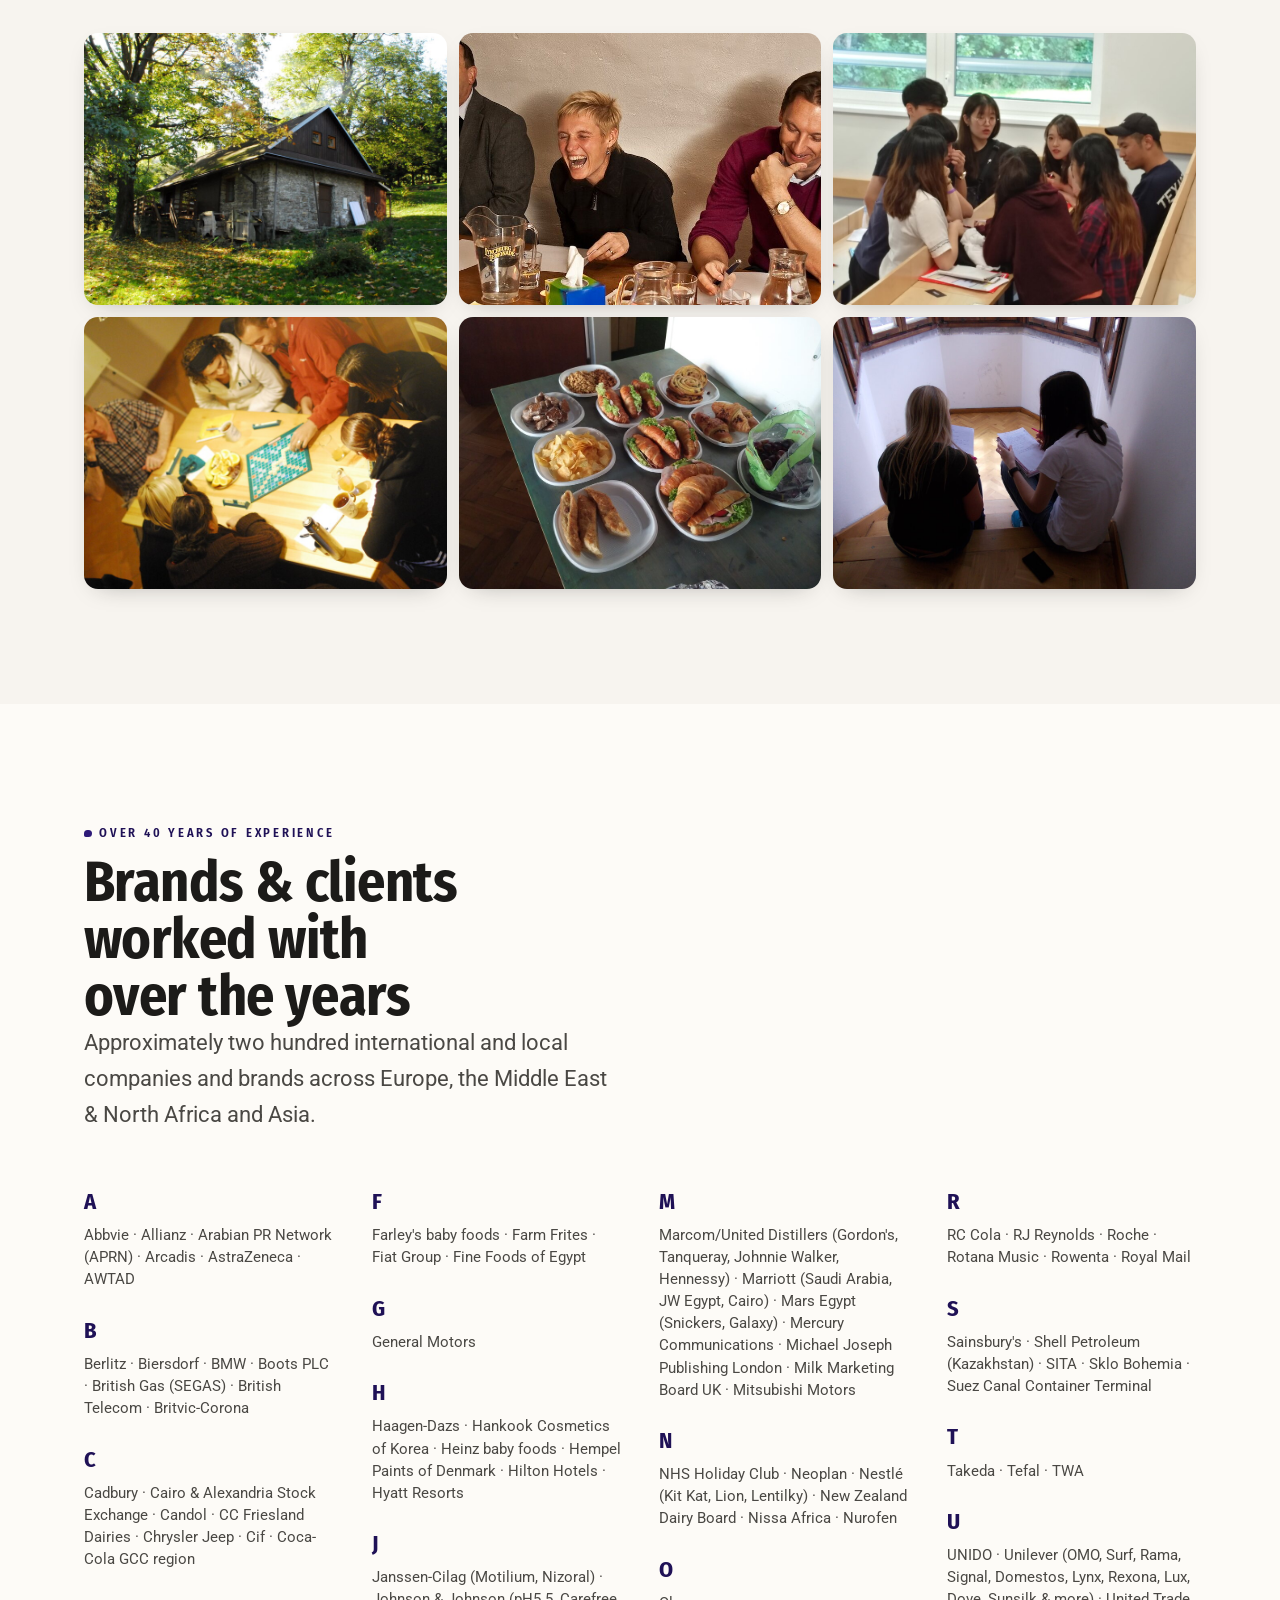
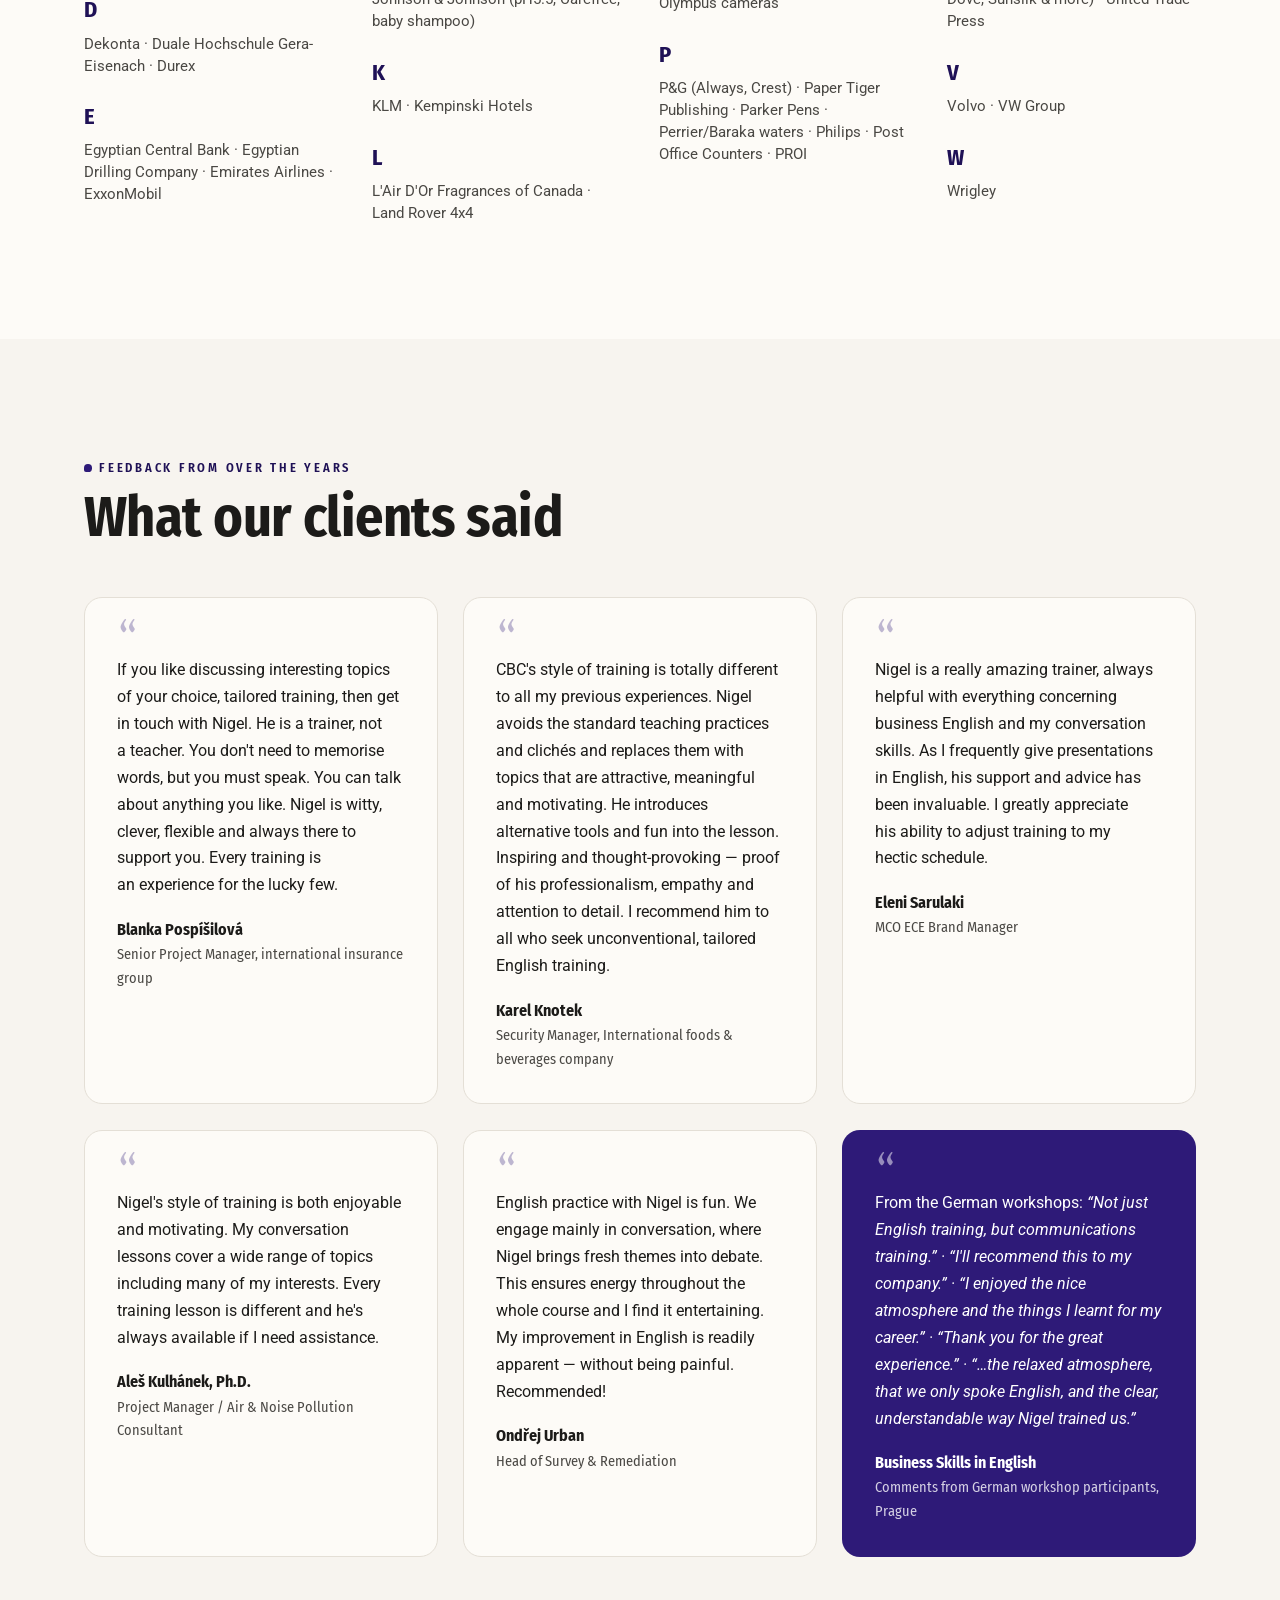
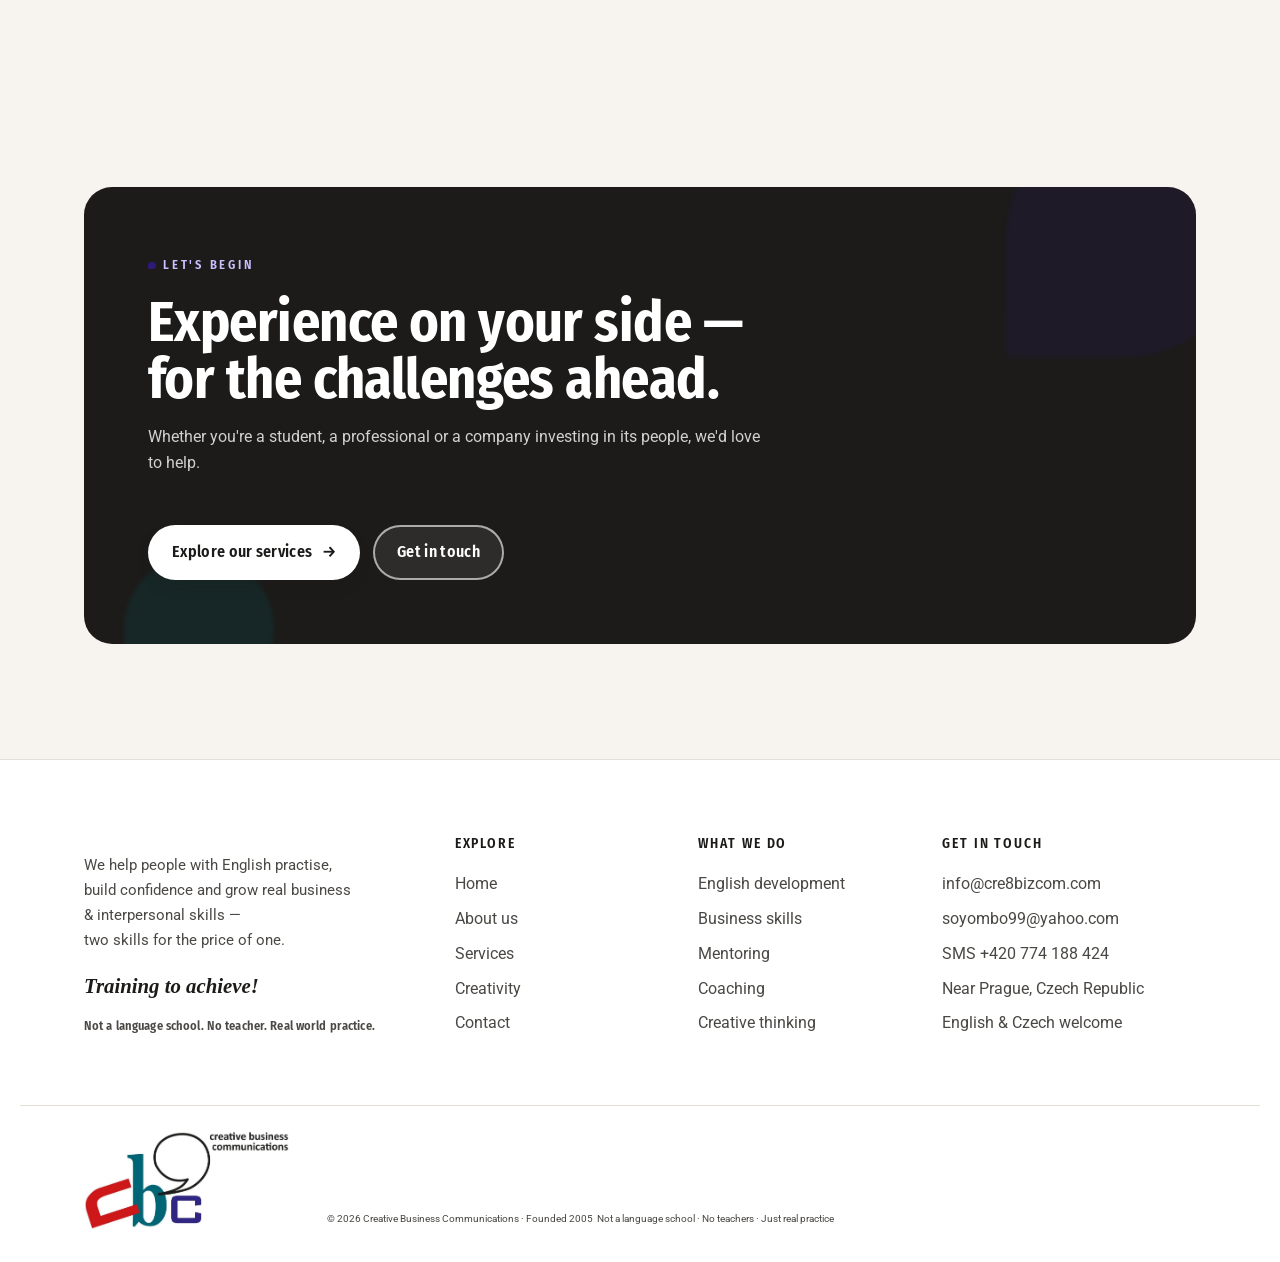
==== commit adec1095: "website version October" ====
--- a/about.html
+++ b/about.html
@@ -52,11 +52,9 @@
           <p>Today he helps high-school students prepare for their <em>maturita</em> exams, guides university students toward the world of work, and mentors executives who want to develop professionally. The challenges facing young people ahead call for those with experience to support them — as much as possible.</p>
         </div>
       </div>
-      <div class="reveal d1">
-        <div class="figure tall reveal-img">
-          <img src="assets/img/large/update/slideshow-13.jpg" alt="Nigel Richards with a group of workshop participants" loading="lazy">
-          <div class="figcap">Mentoring executives — a conversation, not a lecture.</div>
-        </div>
+      <div class="about-founder-photo">
+        <img src="assets/img/large/update/slideshow-13.jpg" alt="Nigel Richards with a group of workshop participants">
+        <p class="figcap">Mentoring executives — a conversation, not a lecture.</p>
       </div>
     </div>
   </section>
@@ -96,11 +94,11 @@
         <h2 id="cairo-h">Interesting work, great people, lots of fun!</h2>
         <p class="lead">CBC's earliest years were spent in Cairo — building confidence with students and professionals against a backdrop of some of the world's oldest achievements.</p>
       </div>
-      <div class="photo-grid two hero-pair reveal">
+      <div class="photo-grid two hero-pair">
         <img src="assets/img/med/update/slideshow-4.jpg" alt="Workshop participants together" loading="lazy">
         <img src="assets/img/med/update/slideshow-8.jpg" alt="Workshop activity in progress" loading="lazy">
       </div>
-      <div class="photo-grid three reveal">
+      <div class="photo-grid three">
         <img src="assets/img/med/update/gera-8.jpg" alt="Group workshop activity" loading="lazy">
         <img src="assets/img/med/update/gera-9.jpg" alt="Participants learning together" loading="lazy">
         <img src="assets/img/med/update/main-content-7.jpg" alt="Workshop session" loading="lazy">
@@ -116,11 +114,11 @@
         <h2 id="prague-h">Business Skills in English — the Golden City.</h2>
         <p class="lead">A week-long workshop for German undergraduates already working with German businesses. Real business problems, real communication, and the relaxed atmosphere that makes it memorable.</p>
       </div>
-      <div class="photo-grid two hero-pair reveal">
+      <div class="photo-grid two hero-pair">
         <img src="assets/img/med/update/prague-castle.jpg" alt="Workshop group at Prague Castle" loading="lazy">
         <img src="assets/img/med/update/slideshow-9.jpg" alt="Workshop group in Prague" loading="lazy">
       </div>
-      <div class="photo-grid three reveal">
+      <div class="photo-grid three">
         <img src="assets/img/med/update/dscn-2562.jpg" alt="Workshop participants in Prague" loading="lazy">
         <img src="assets/img/med/update/coffee-break.jpg" alt="Participants during a coffee break" loading="lazy">
         <img src="assets/img/med/update/gera-4.jpg" alt="Workshop group activity" loading="lazy">
@@ -137,7 +135,7 @@
         <p style="color:rgba(255,255,255,.82)" class="mt-1">We treat English as a tool for the real world — for study abroad, for travel, for work. From the ivy-clad quads of Oxford to the pub where Tolkien and C.S. Lewis once debated, the language carries culture with it. We help you carry it too.</p>
         <a class="link-arrow mt-3" style="color:#c9c0ff" href="services.html">Explore English development →</a>
       </div>
-      <div class="photo-grid two portrait-safe reveal d1">
+      <div class="photo-grid two portrait-safe">
         <img src="assets/img/med/update/travel-books.jpg" alt="Books for travel and English study" loading="lazy">
         <img src="assets/img/med/update/slideshow-14.jpg" alt="Oxford street scene" loading="lazy">
         <img src="assets/img/med/update/main-content-35.jpg" alt="Oxford college courtyard" loading="lazy">
@@ -154,7 +152,7 @@
         <h2 id="relaxed-h">Serious about progress. Relaxed about how we get there.</h2>
         <p class="lead">From out-of-town getaways to workshops in company meeting rooms, the best communications happen when people are at ease and are comfortable with what they’re doing.</p>
       </div>
-      <div class="photo-grid three reveal">
+      <div class="photo-grid three">
         <img src="assets/img/med/update/main-content-45.jpg" alt="People working together" loading="lazy">
         <img src="assets/img/med/update/mw-3879.jpg" alt="Relaxed workshop conversation" loading="lazy">
         <img src="assets/img/med/update/main-content-11.jpg" alt="Workshop participants at a table" loading="lazy">
@@ -260,8 +258,9 @@
 <footer class="site-footer">
   <div class="wrap footer-top">
     <div class="footer-brand">
-      <p>We help people with English practise, build confidence and grow real business &amp; interpersonal skills — two skills for the price of one.</p>
+      <p>We help people with English practise, build confidence and grow real business &amp; interpersonal skills —<br>two skills for the price of one.</p>
       <div class="footer-tag">Training to achieve!</div>
+      <div class="site-statement">Not a language school. No teacher. Real world practice.</div>
     </div>
     <div class="fcol"><h4>Explore</h4>
       <a href="index.html">Home</a><a href="about.html">About us</a><a href="services.html">Services</a><a href="creativity.html">Creativity</a><a href="contact.html">Contact</a>
@@ -278,7 +277,7 @@
   </div>
   <div class="wrap footer-bottom">
     <img class="footer-logo" src="assets/img/logo.jpg" alt="Creative Business Communications logo">
-    <span class="footer-legal"><span>© <span id="year">2026</span> Creative Business Communications · Founded 2005</span><span>Not a language school · No teachers · Just real practice</span></span>
+    <span class="footer-line">© <span id="year">2026</span> Creative Business Communications · Founded 2005&nbsp;&nbsp;Not a language school · No teachers · Just real practice</span>
   </div>
 </footer>
 
--- a/assets/css/style.css
+++ b/assets/css/style.css
@@ -272,6 +272,10 @@
 .section-head h2{margin-top:.5rem}
 .two-col{display:grid;grid-template-columns:1fr 1fr;gap:clamp(2rem,5vw,5rem);align-items:center}
 .two-col.top{align-items:start}
+.about-founder-photo{width:100%;align-self:start;border-radius:var(--radius-lg);overflow:hidden;box-shadow:var(--shadow);background:var(--accent-tint);position:relative}
+.about-founder-photo>img{display:block;width:100%;height:auto;object-fit:cover}
+.about-founder-photo>.figcap{position:absolute;left:0;right:0;bottom:0;margin:0;padding:1.1rem 1.2rem;color:#fff;font-family:var(--font-head);font-weight:500;font-size:.95rem;background:linear-gradient(0deg,rgba(0,0,0,.7),transparent)}
+.eng-training>.figure{order:2}.eng-training>.reveal{order:1}
 @media(max-width:820px){.two-col{grid-template-columns:1fr}}
 .prose p+p{margin-top:1.1em}
 .prose h3{margin:1.6em 0 .5em}
@@ -303,6 +307,8 @@
 .card h3{font-size:1.3rem}
 .card p{font-size:.98rem;color:var(--ink-soft);margin-top:.5rem}
 .card .card-no{position:absolute;top:1rem;right:1.2rem;font-family:var(--font-head);font-weight:700;font-size:1.1rem;color:var(--line)}
+.card-photo{border-radius:var(--radius);overflow:hidden;min-height:100%;box-shadow:var(--shadow-sm);background:var(--accent-tint)}
+.card-photo img{width:100%;height:100%;min-height:220px;object-fit:cover}
 
 /* nav-cards (home section previews) */
 .navcards{display:grid;grid-template-columns:repeat(4,1fr);gap:clamp(.8rem,1.5vw,1.2rem)}
@@ -324,6 +330,7 @@
 
 /* chips (business subjects / specialist areas) */
 .chips{display:flex;flex-wrap:wrap;gap:.6rem}
+.chips.specialist-line{flex-wrap:nowrap;overflow-x:auto;padding-bottom:.35rem}
 .chip{
   font-family:var(--font-head);font-weight:500;font-size:.98rem;
   padding:.55em 1.05em;border-radius:100px;background:var(--paper-2);
@@ -461,13 +468,13 @@
 @media(max-width:560px){.footer-top{grid-template-columns:1fr}}
 .footer-brand p{color:var(--ink-soft);margin-top:1rem;font-size:.95rem;max-width:34ch}
 .footer-tag{font-family:var(--font-tag);font-style:italic;font-weight:700;font-size:1.3rem;color:var(--ink);margin-top:1rem}
+.site-statement{margin-top:.8rem;font-family:var(--font-head);font-size:clamp(.52rem,1.05vw,.78rem);font-weight:600;white-space:nowrap;letter-spacing:.01em;color:var(--ink-soft)}
 .fcol h4{color:var(--ink);font-size:.85rem;letter-spacing:.14em;text-transform:uppercase;margin-bottom:1rem;font-weight:600}
 .fcol a,.fcol li{display:block;color:var(--ink-soft);padding:.28rem 0;font-size:.98rem;transition:color .25s,padding-left .25s}
 .fcol a:hover{color:var(--accent-ink);padding-left:.3rem}
-.footer-bottom{margin-top:clamp(2.5rem,5vw,4rem);padding-top:1.6rem;border-top:1px solid var(--line);display:flex;flex-wrap:wrap;gap:1rem 1.6rem;align-items:flex-end;font-size:.85rem;color:var(--ink-soft)}
+.footer-bottom{margin-top:clamp(2.5rem,5vw,4rem);padding-top:1.6rem;border-top:1px solid var(--line);display:flex;flex-wrap:nowrap;gap:clamp(1rem,3vw,2.5rem);align-items:flex-end;font-size:clamp(.45rem,.82vw,.85rem);color:var(--ink-soft);overflow-x:auto}
 .footer-bottom .footer-logo{width:clamp(150px,16vw,230px);height:auto;flex:0 0 auto}
-.footer-bottom .footer-legal{margin-left:auto;display:flex;flex-wrap:wrap;justify-content:flex-end;gap:.5rem 1.5rem;text-align:right}
-@media(max-width:560px){.footer-bottom{align-items:flex-start}.footer-bottom .footer-legal{margin-left:0;justify-content:flex-start;text-align:left;flex-basis:100%}}
+.footer-bottom .footer-line{white-space:nowrap;flex:0 0 auto;padding-bottom:.15rem}
 .footer-bottom .dots{display:flex;gap:.4rem}
 .footer-bottom .dots i{width:9px;height:9px;border-radius:50% 50% 50% 2px;display:inline-block}
 
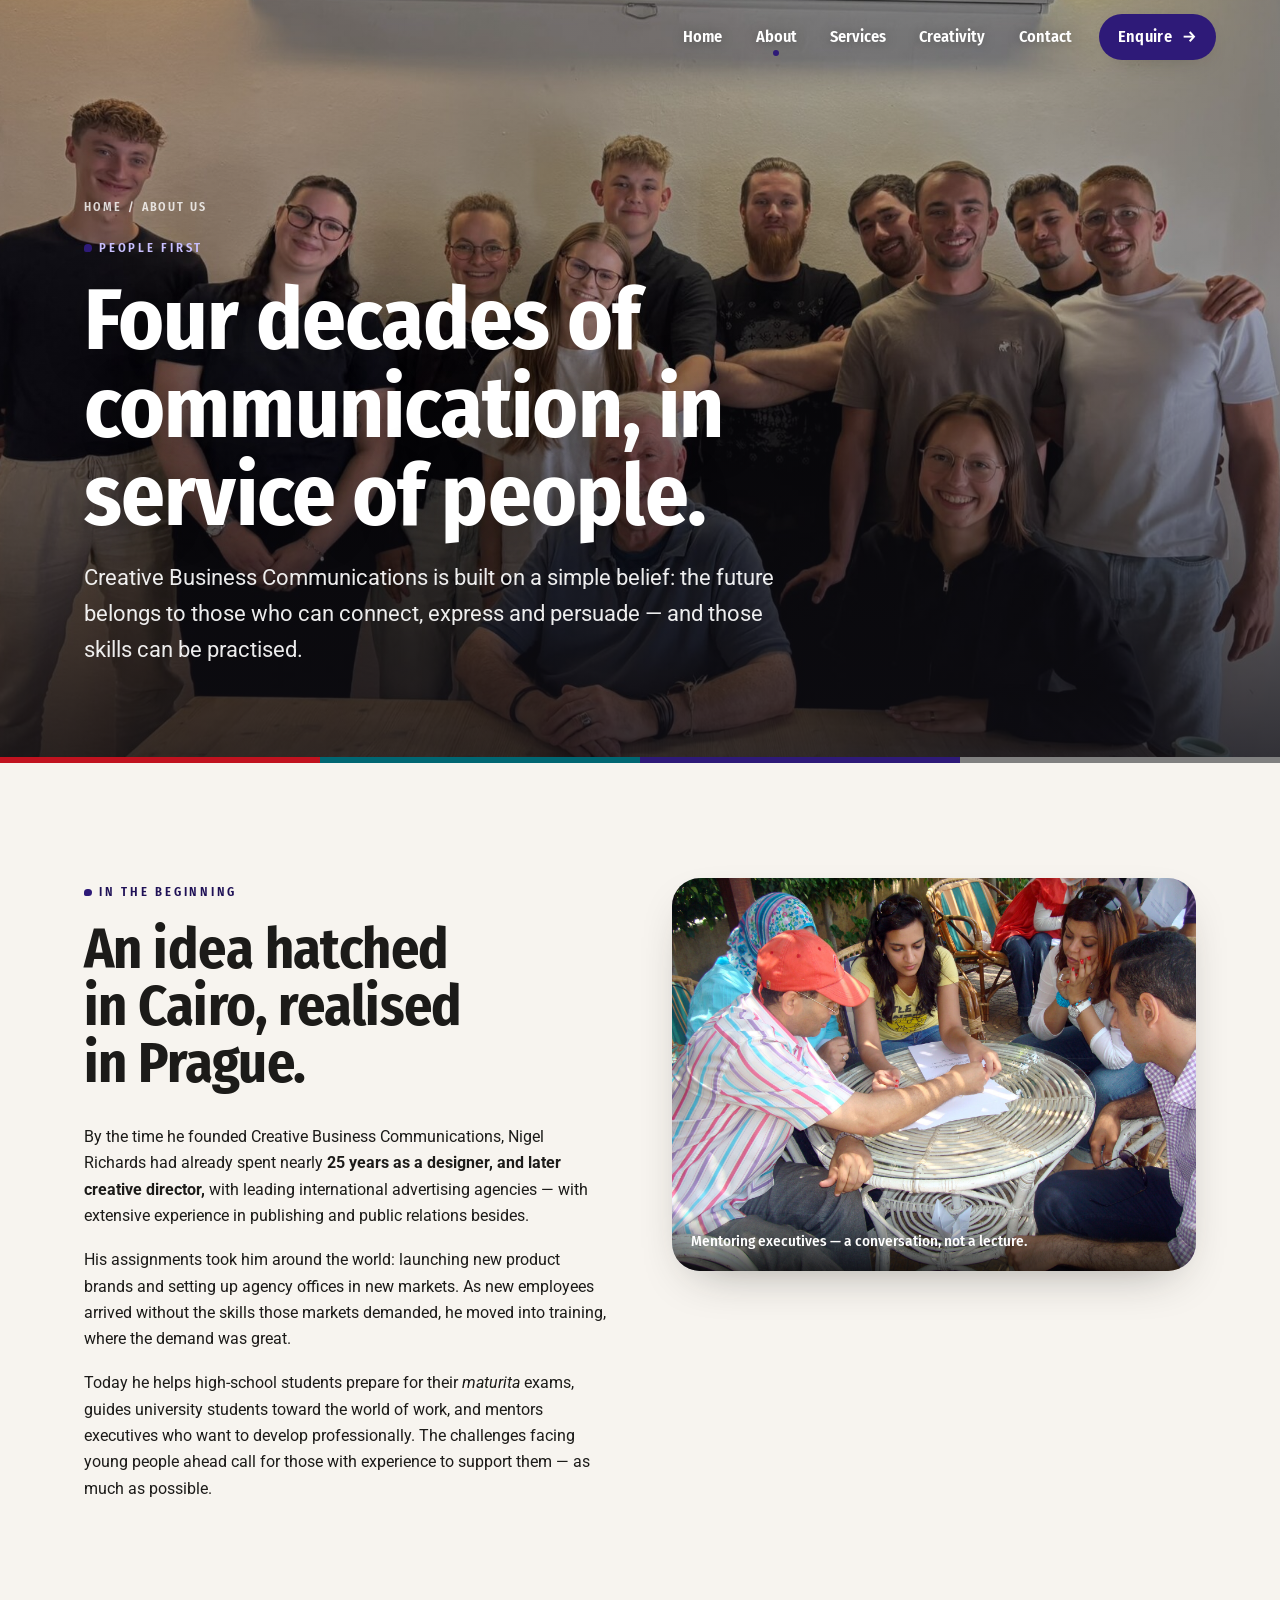
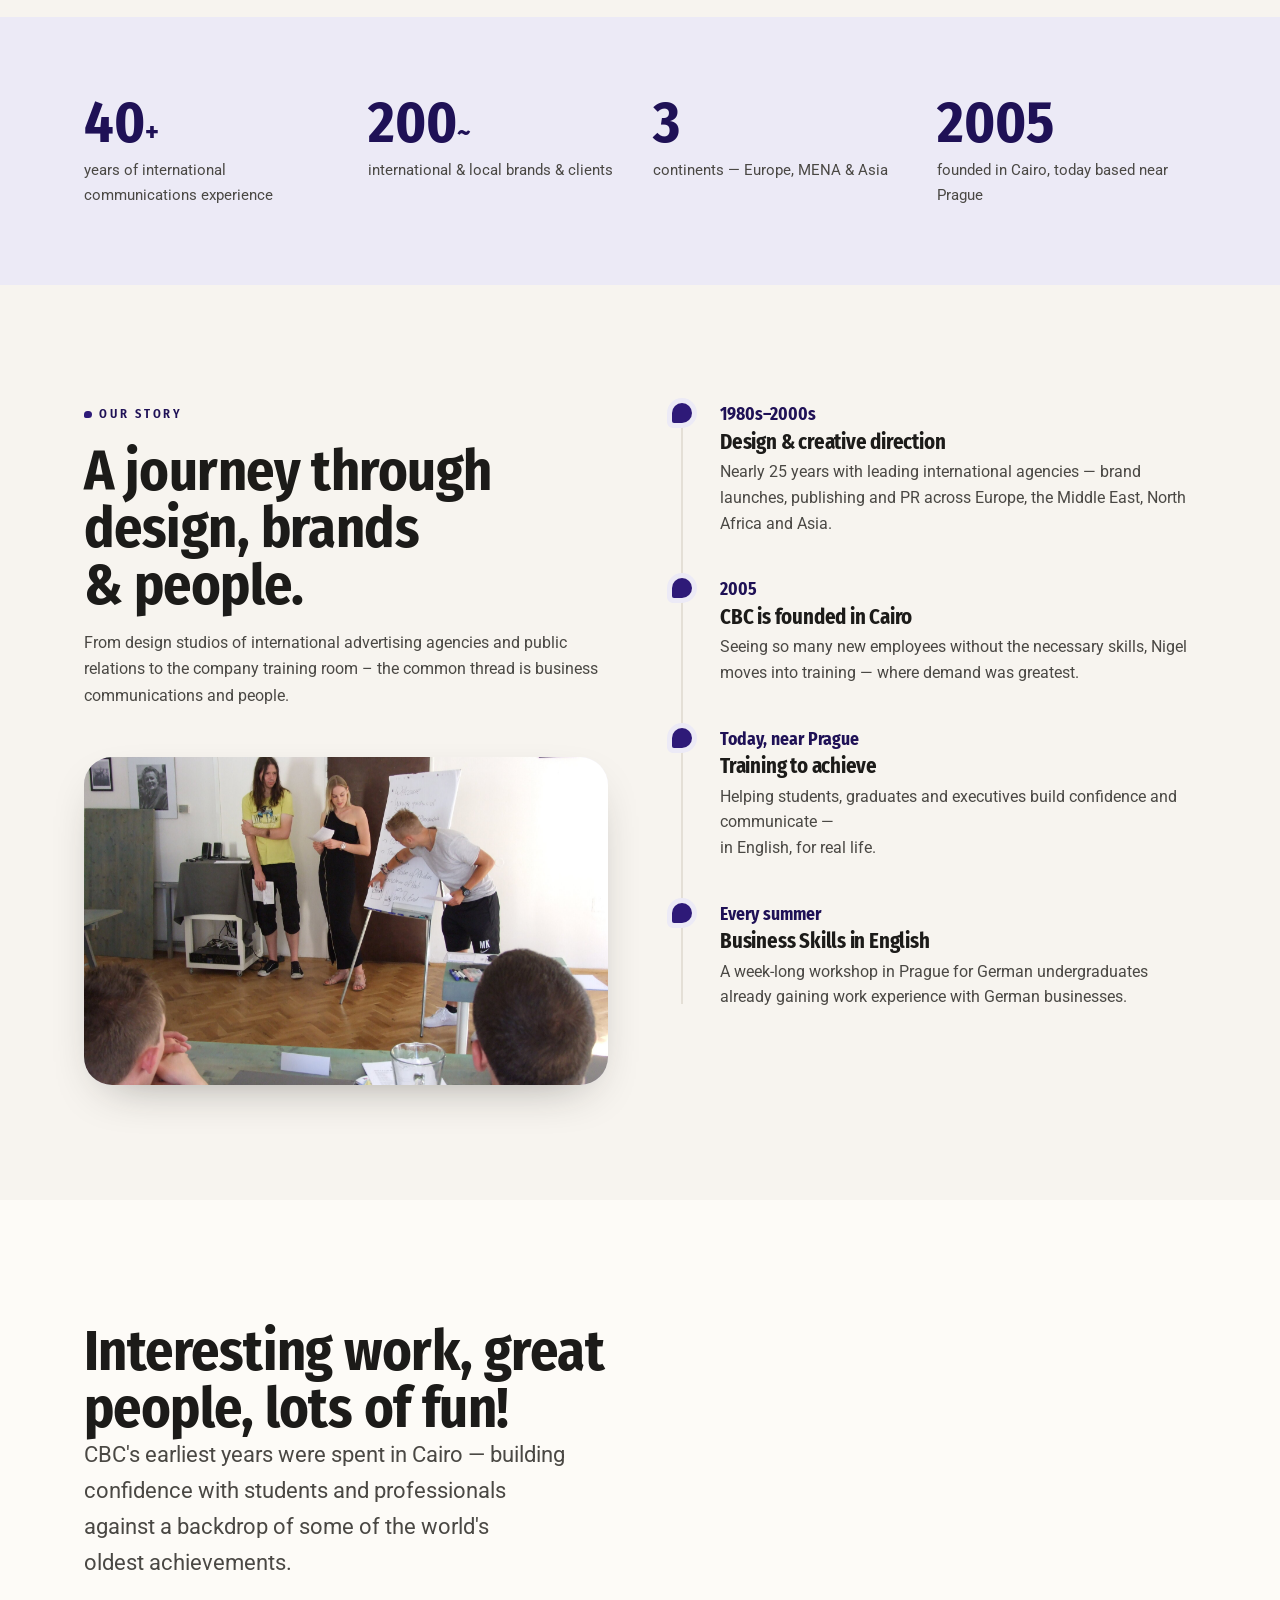
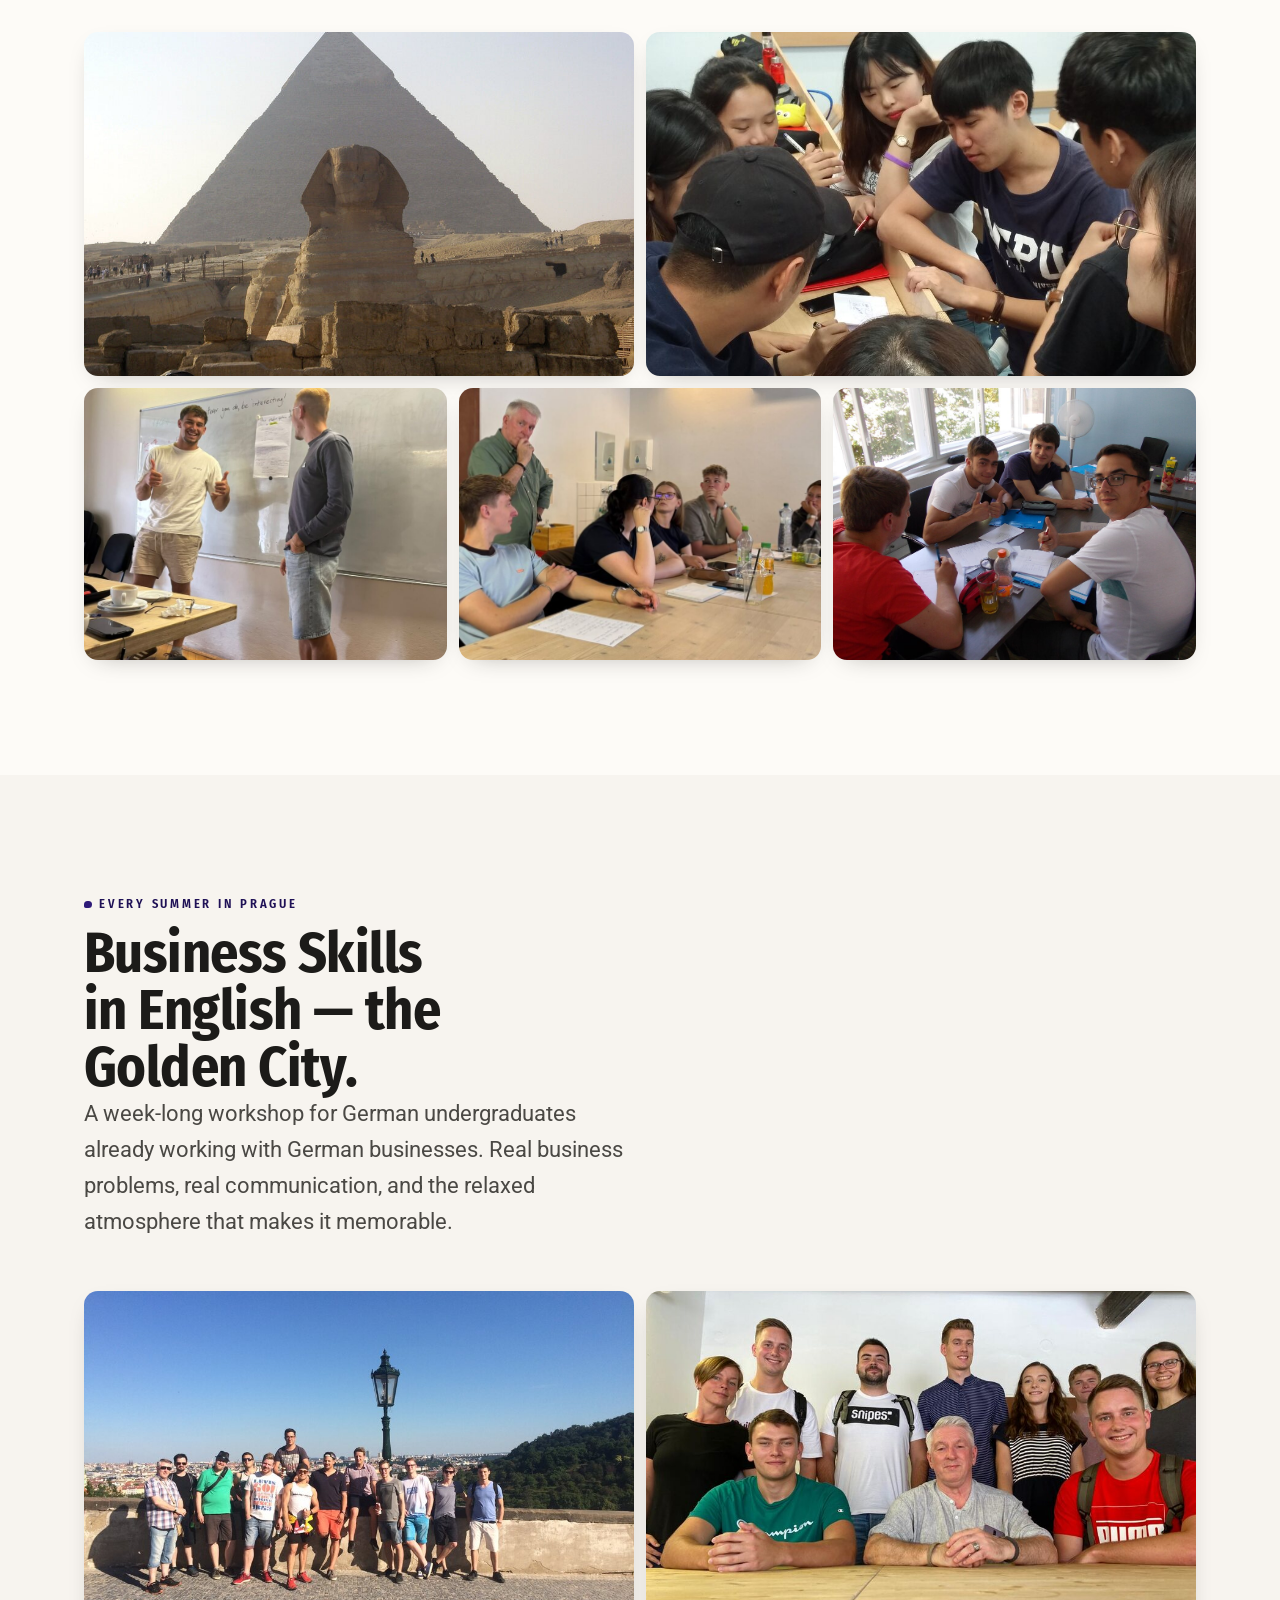
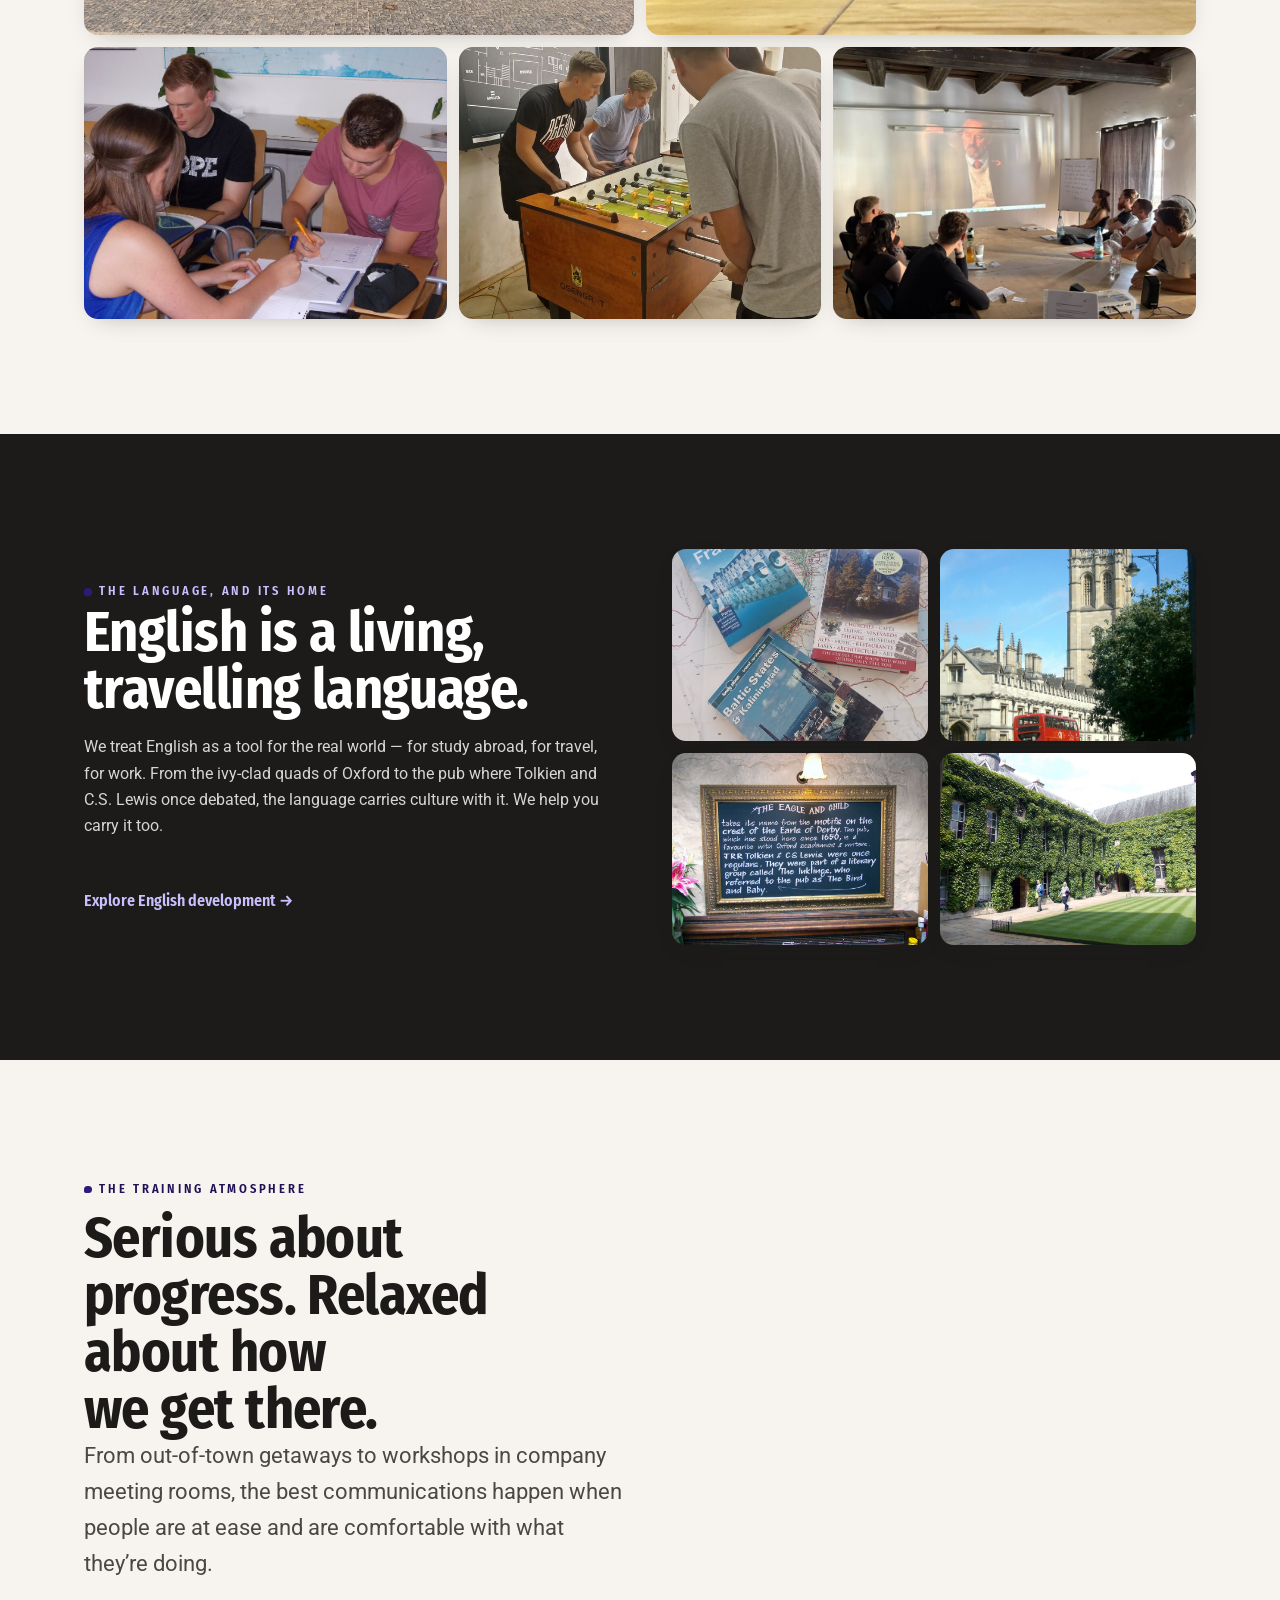
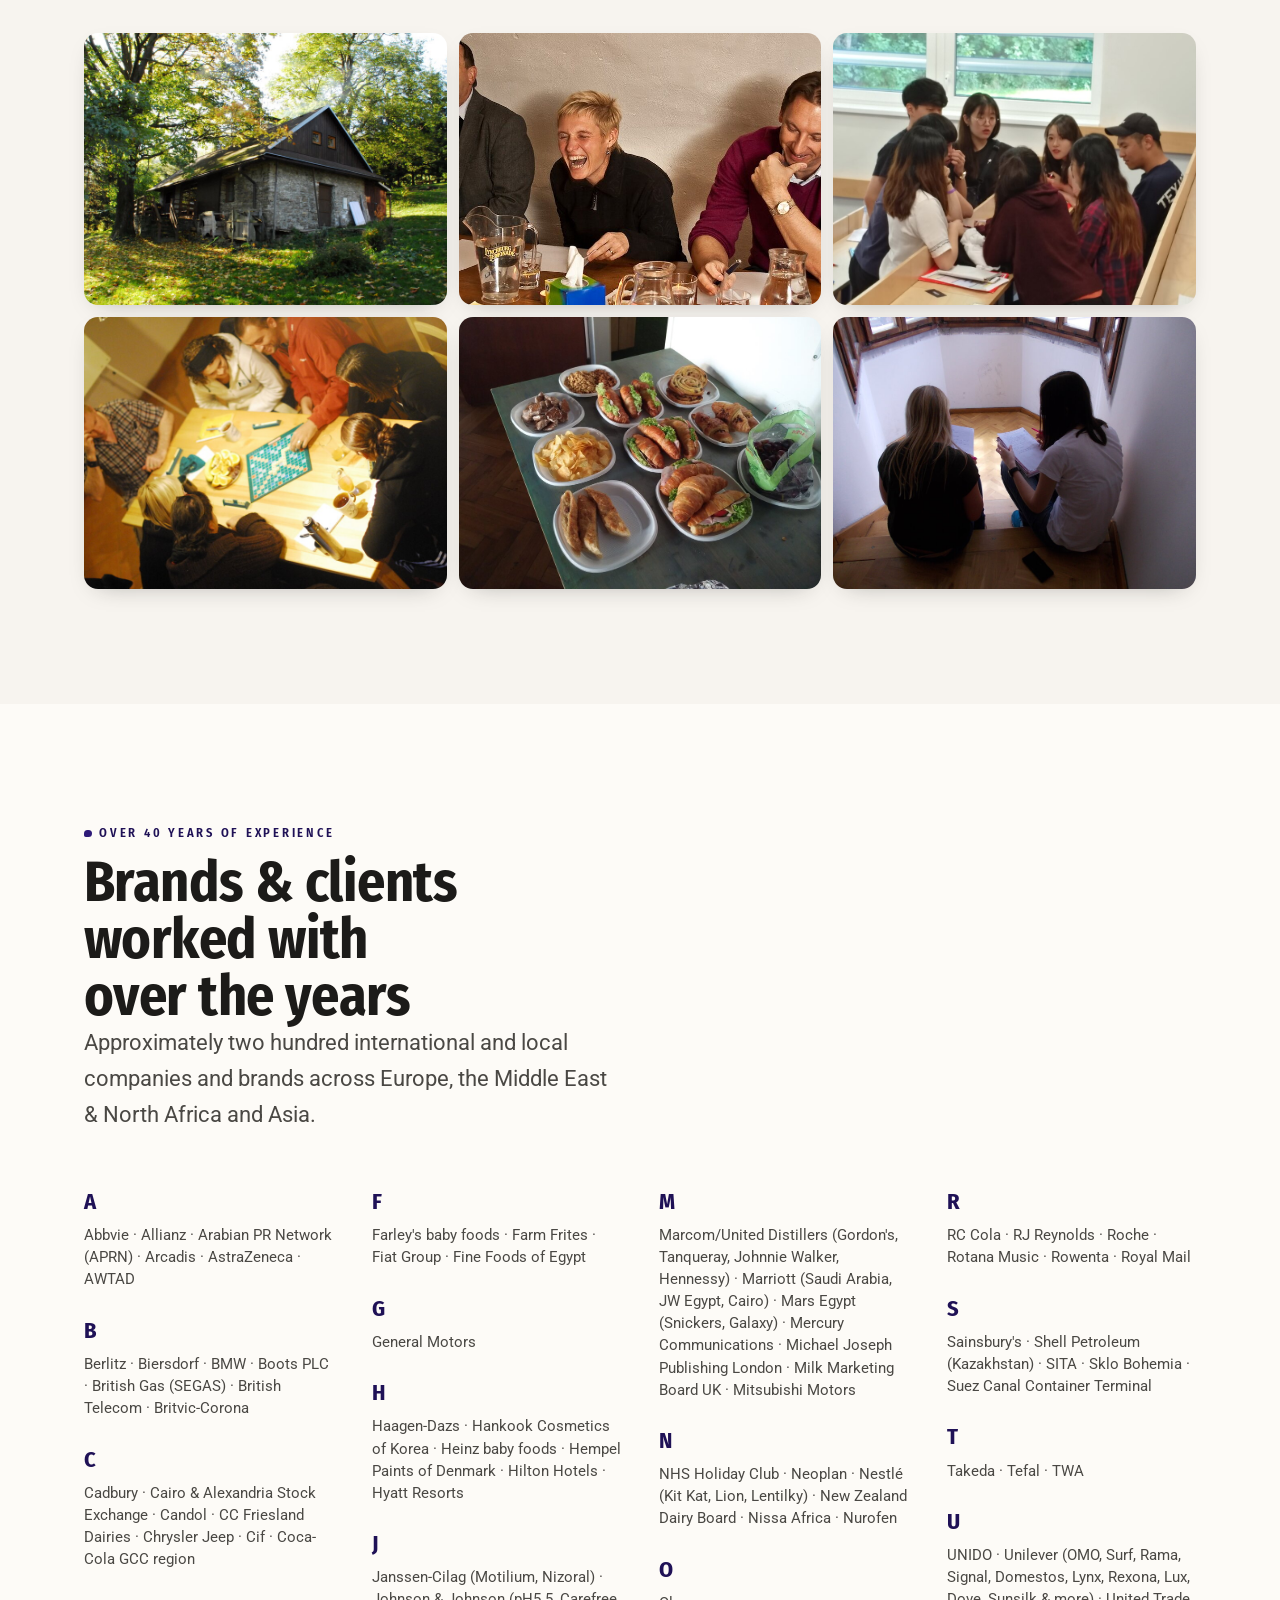
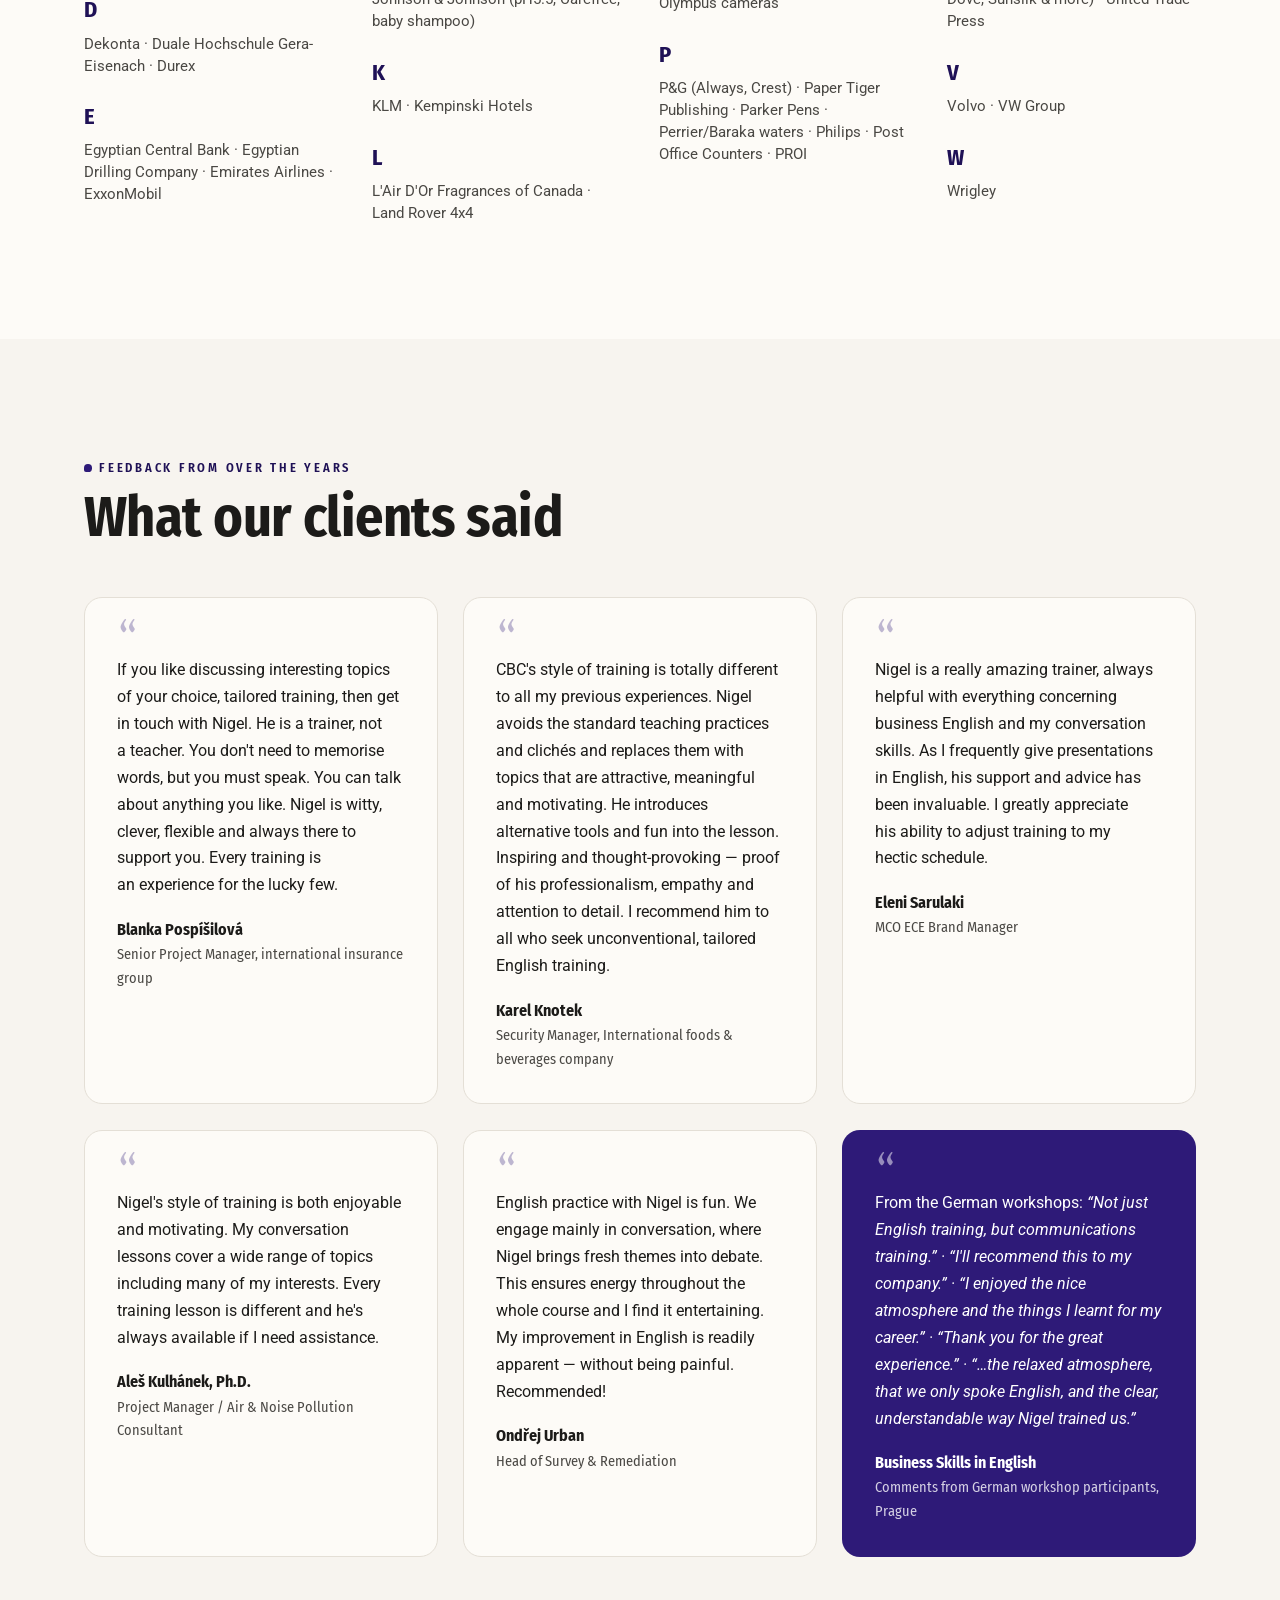
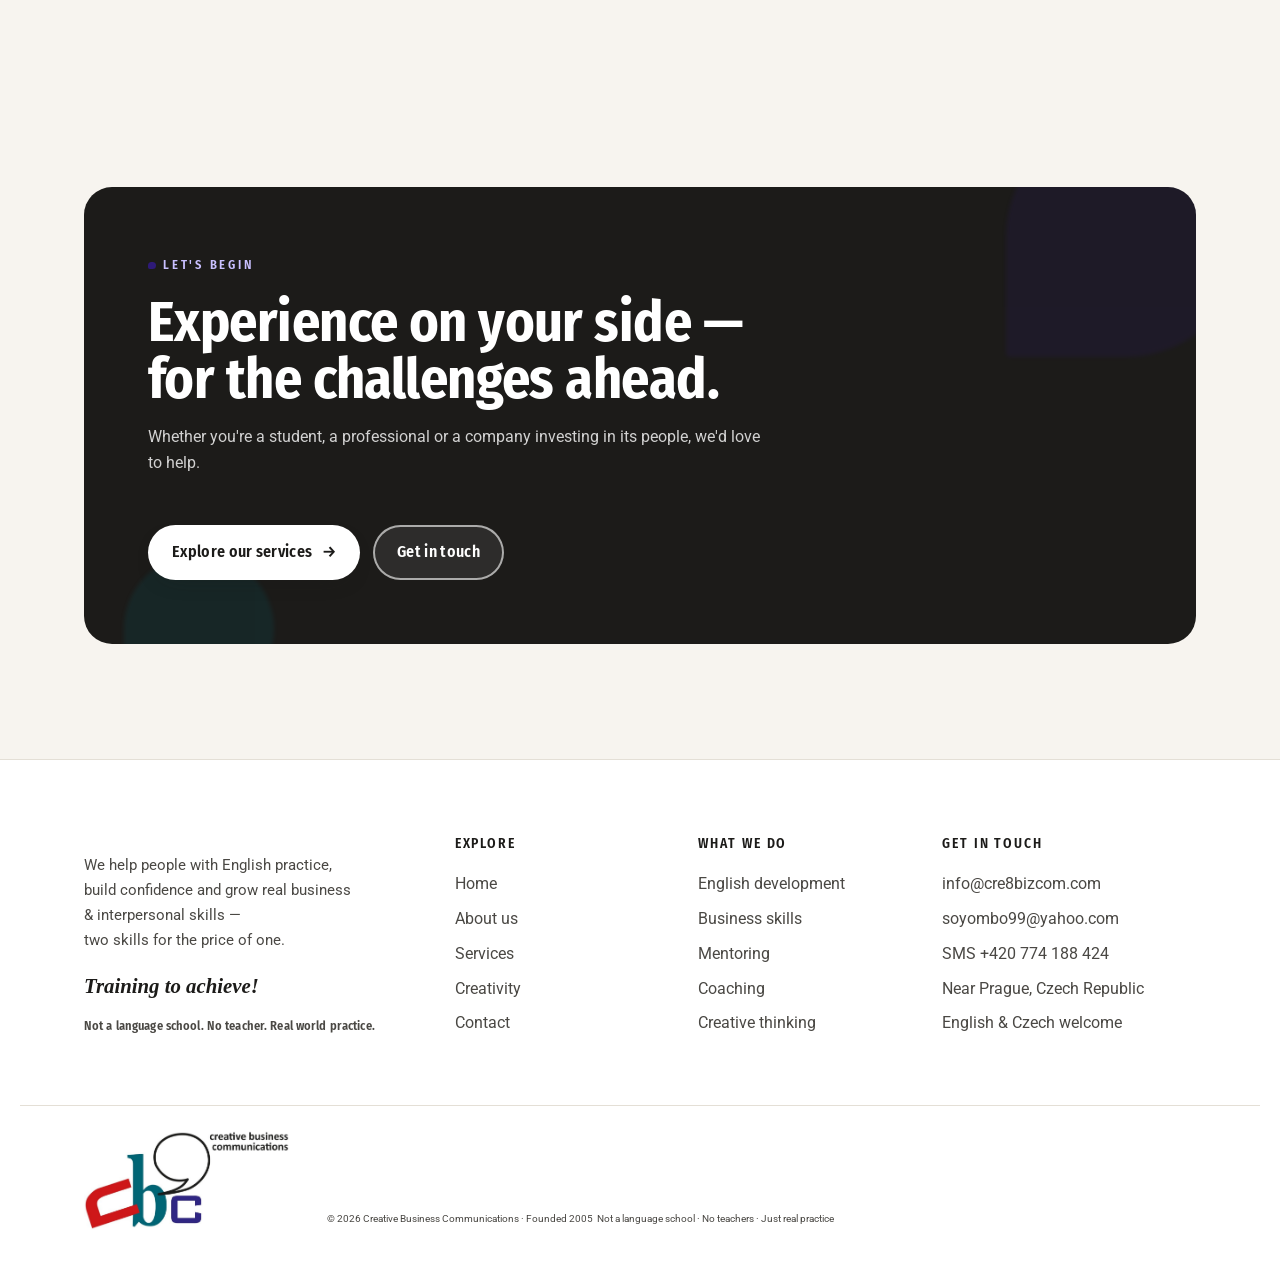
==== commit 07420344: "Proofread site copy" ====
--- a/about.html
+++ b/about.html
@@ -258,7 +258,7 @@
 <footer class="site-footer">
   <div class="wrap footer-top">
     <div class="footer-brand">
-      <p>We help people with English practise, build confidence and grow real business &amp; interpersonal skills —<br>two skills for the price of one.</p>
+      <p>We help people with English practice, build confidence and grow real business &amp; interpersonal skills —<br>two skills for the price of one.</p>
       <div class="footer-tag">Training to achieve!</div>
       <div class="site-statement">Not a language school. No teacher. Real world practice.</div>
     </div>
--- a/assets/css/style.css
+++ b/assets/css/style.css
@@ -275,7 +275,7 @@
 .about-founder-photo{width:100%;align-self:start;border-radius:var(--radius-lg);overflow:hidden;box-shadow:var(--shadow);background:var(--accent-tint);position:relative}
 .about-founder-photo>img{display:block;width:100%;height:auto;object-fit:cover}
 .about-founder-photo>.figcap{position:absolute;left:0;right:0;bottom:0;margin:0;padding:1.1rem 1.2rem;color:#fff;font-family:var(--font-head);font-weight:500;font-size:.95rem;background:linear-gradient(0deg,rgba(0,0,0,.7),transparent)}
-.eng-training>.figure{order:2}.eng-training>.reveal{order:1}
+.eng-training>.figure{order:2}.eng-training>.reveal{order:1}.eng-training>.eng-photo{aspect-ratio:4/3}
 @media(max-width:820px){.two-col{grid-template-columns:1fr}}
 .prose p+p{margin-top:1.1em}
 .prose h3{margin:1.6em 0 .5em}
@@ -472,7 +472,8 @@
 .fcol h4{color:var(--ink);font-size:.85rem;letter-spacing:.14em;text-transform:uppercase;margin-bottom:1rem;font-weight:600}
 .fcol a,.fcol li{display:block;color:var(--ink-soft);padding:.28rem 0;font-size:.98rem;transition:color .25s,padding-left .25s}
 .fcol a:hover{color:var(--accent-ink);padding-left:.3rem}
-.footer-bottom{margin-top:clamp(2.5rem,5vw,4rem);padding-top:1.6rem;border-top:1px solid var(--line);display:flex;flex-wrap:nowrap;gap:clamp(1rem,3vw,2.5rem);align-items:flex-end;font-size:clamp(.45rem,.82vw,.85rem);color:var(--ink-soft);overflow-x:auto}
+.footer-bottom{margin-top:clamp(2.5rem,5vw,4rem);padding-top:1.6rem;border-top:1px solid var(--line);display:flex;flex-wrap:nowrap;gap:clamp(1rem,3vw,2.5rem);align-items:flex-end;font-size:clamp(.45rem,.82vw,.85rem);color:var(--ink-soft);overflow:hidden}
+.two-for-one-photo img{object-position:center top}
 .footer-bottom .footer-logo{width:clamp(150px,16vw,230px);height:auto;flex:0 0 auto}
 .footer-bottom .footer-line{white-space:nowrap;flex:0 0 auto;padding-bottom:.15rem}
 .footer-bottom .dots{display:flex;gap:.4rem}
